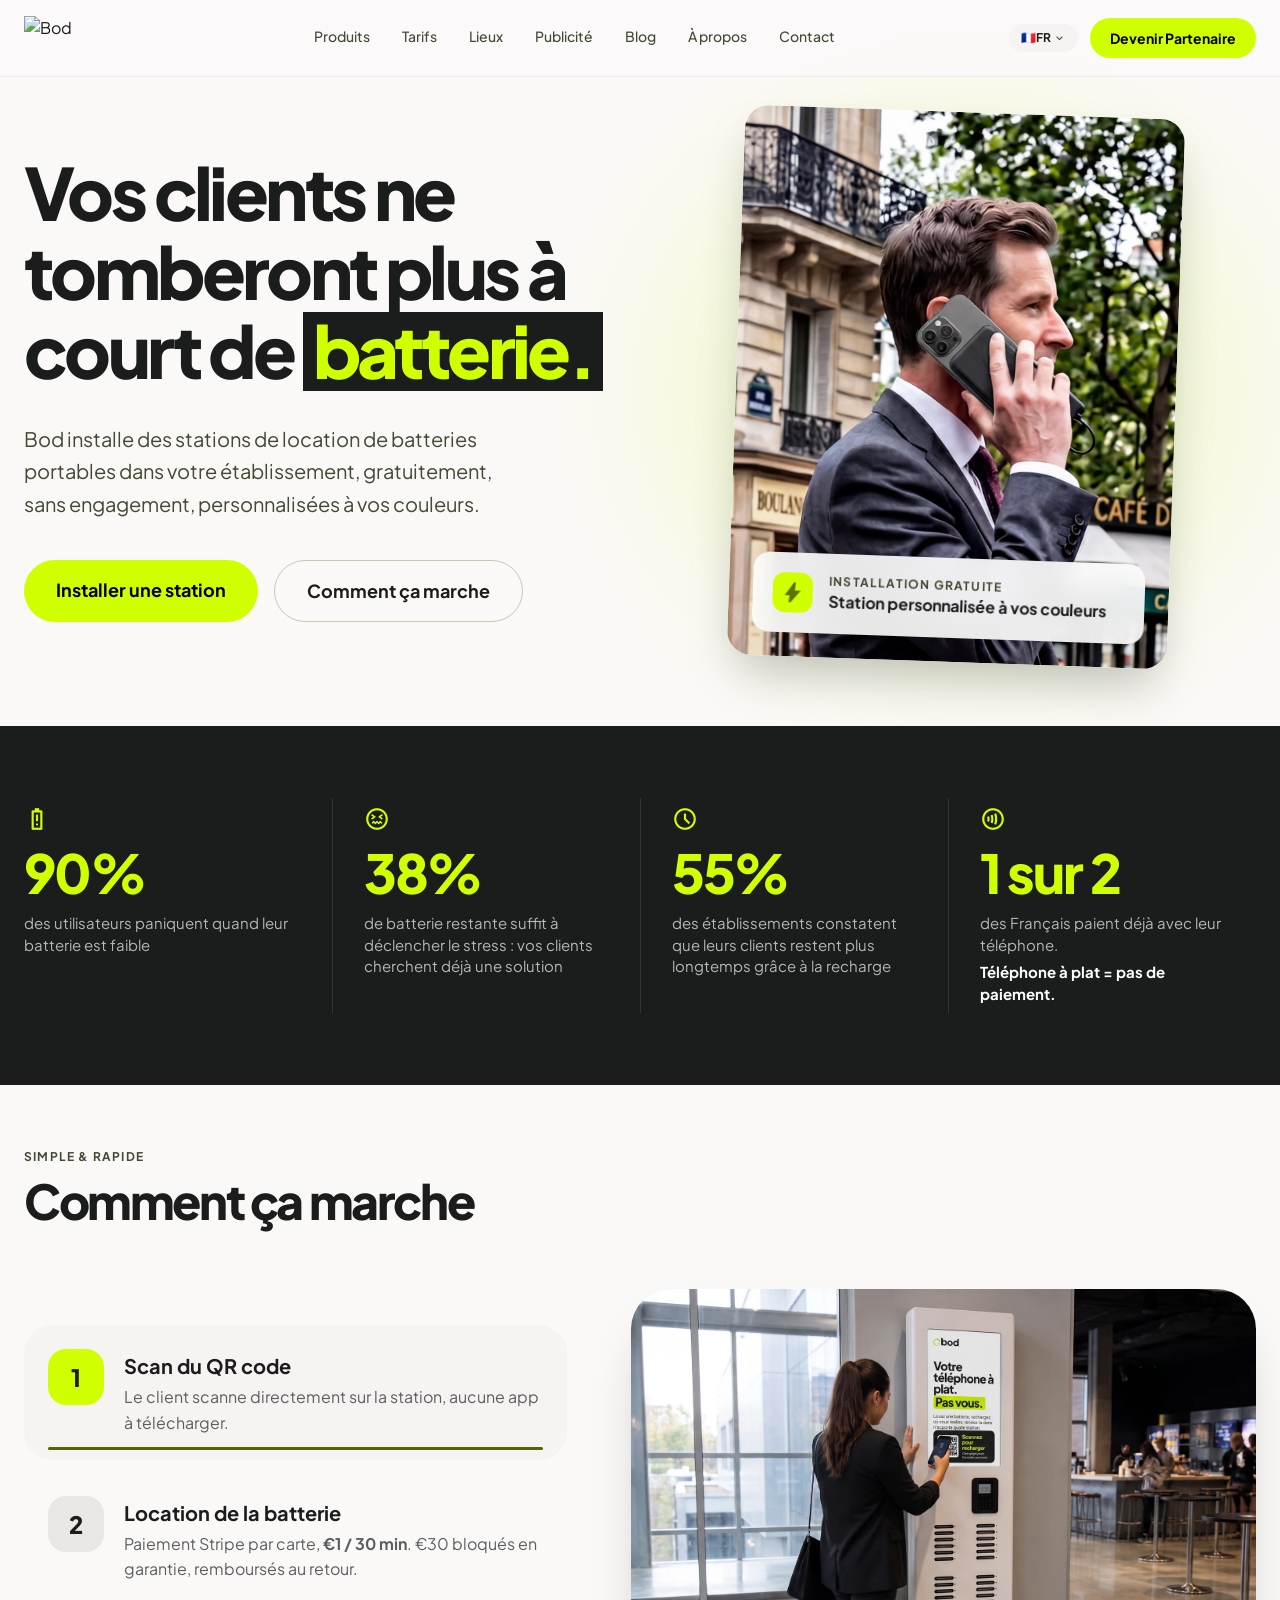
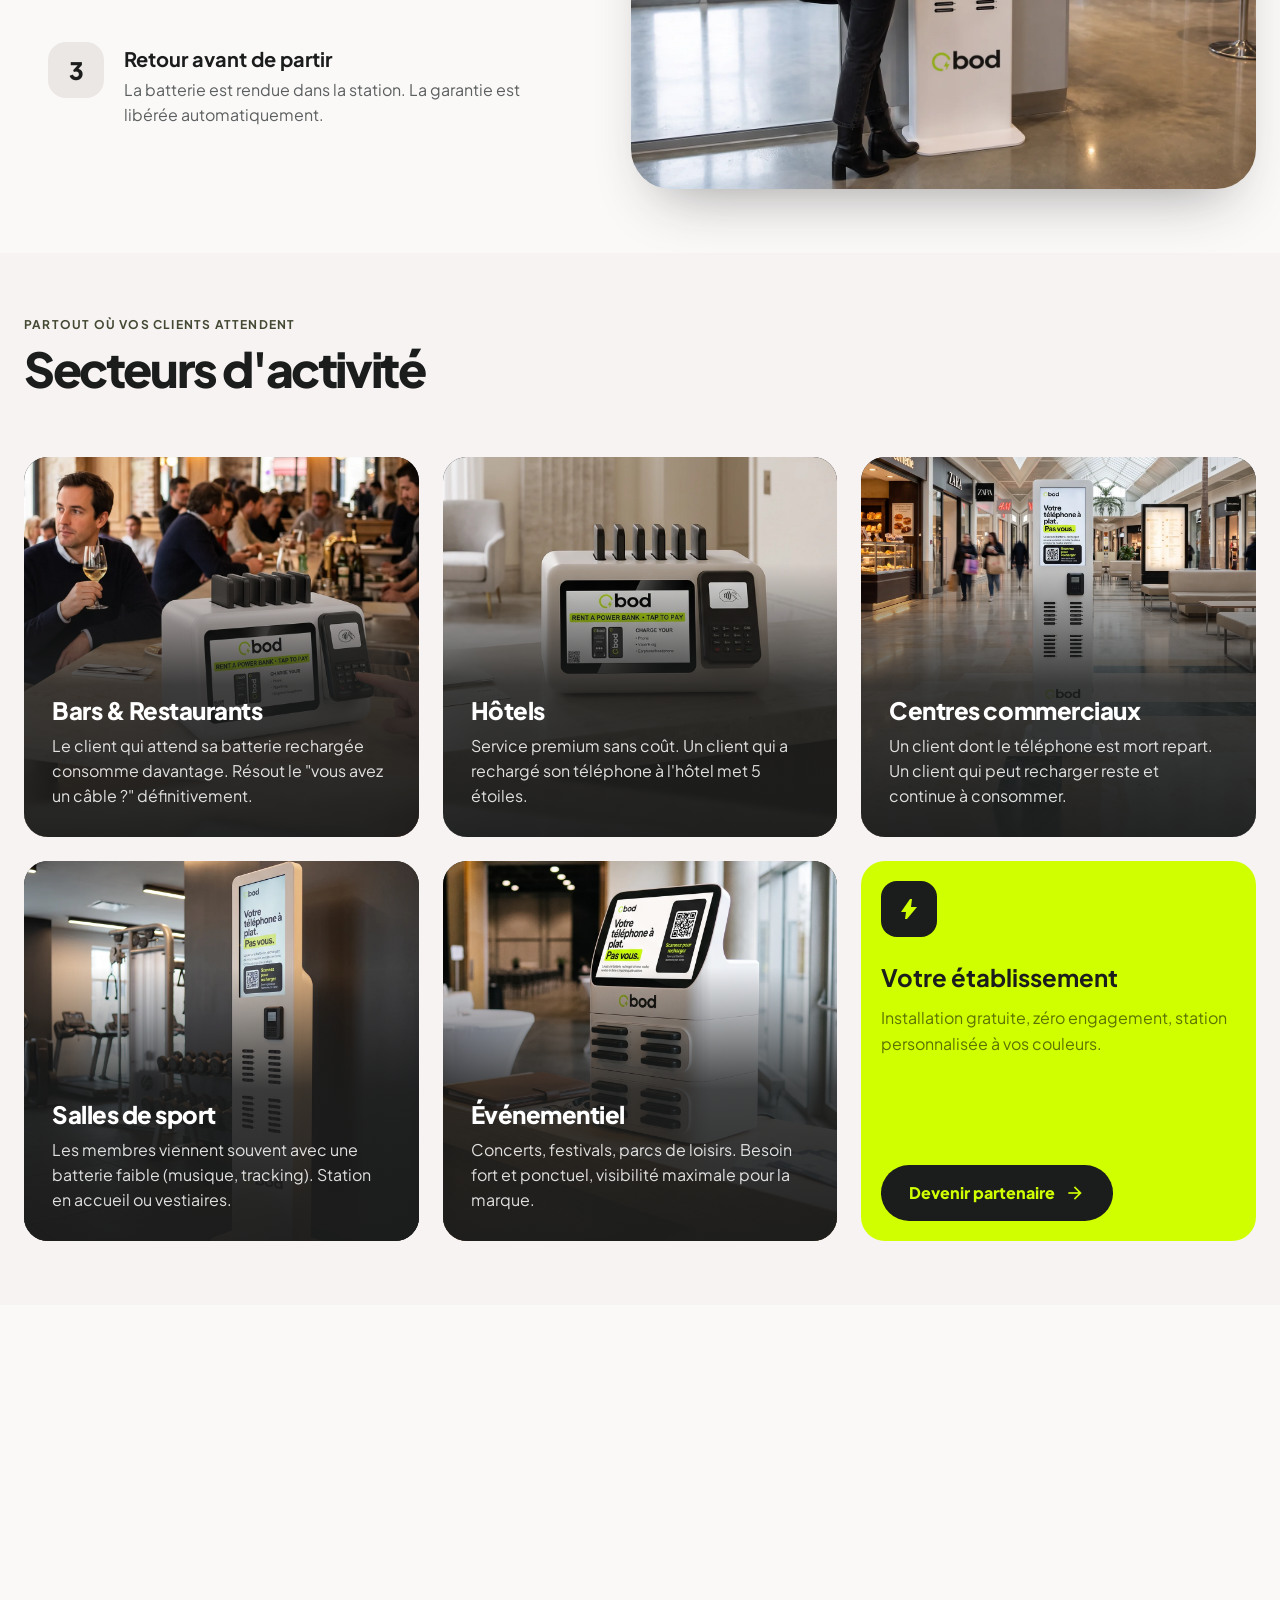
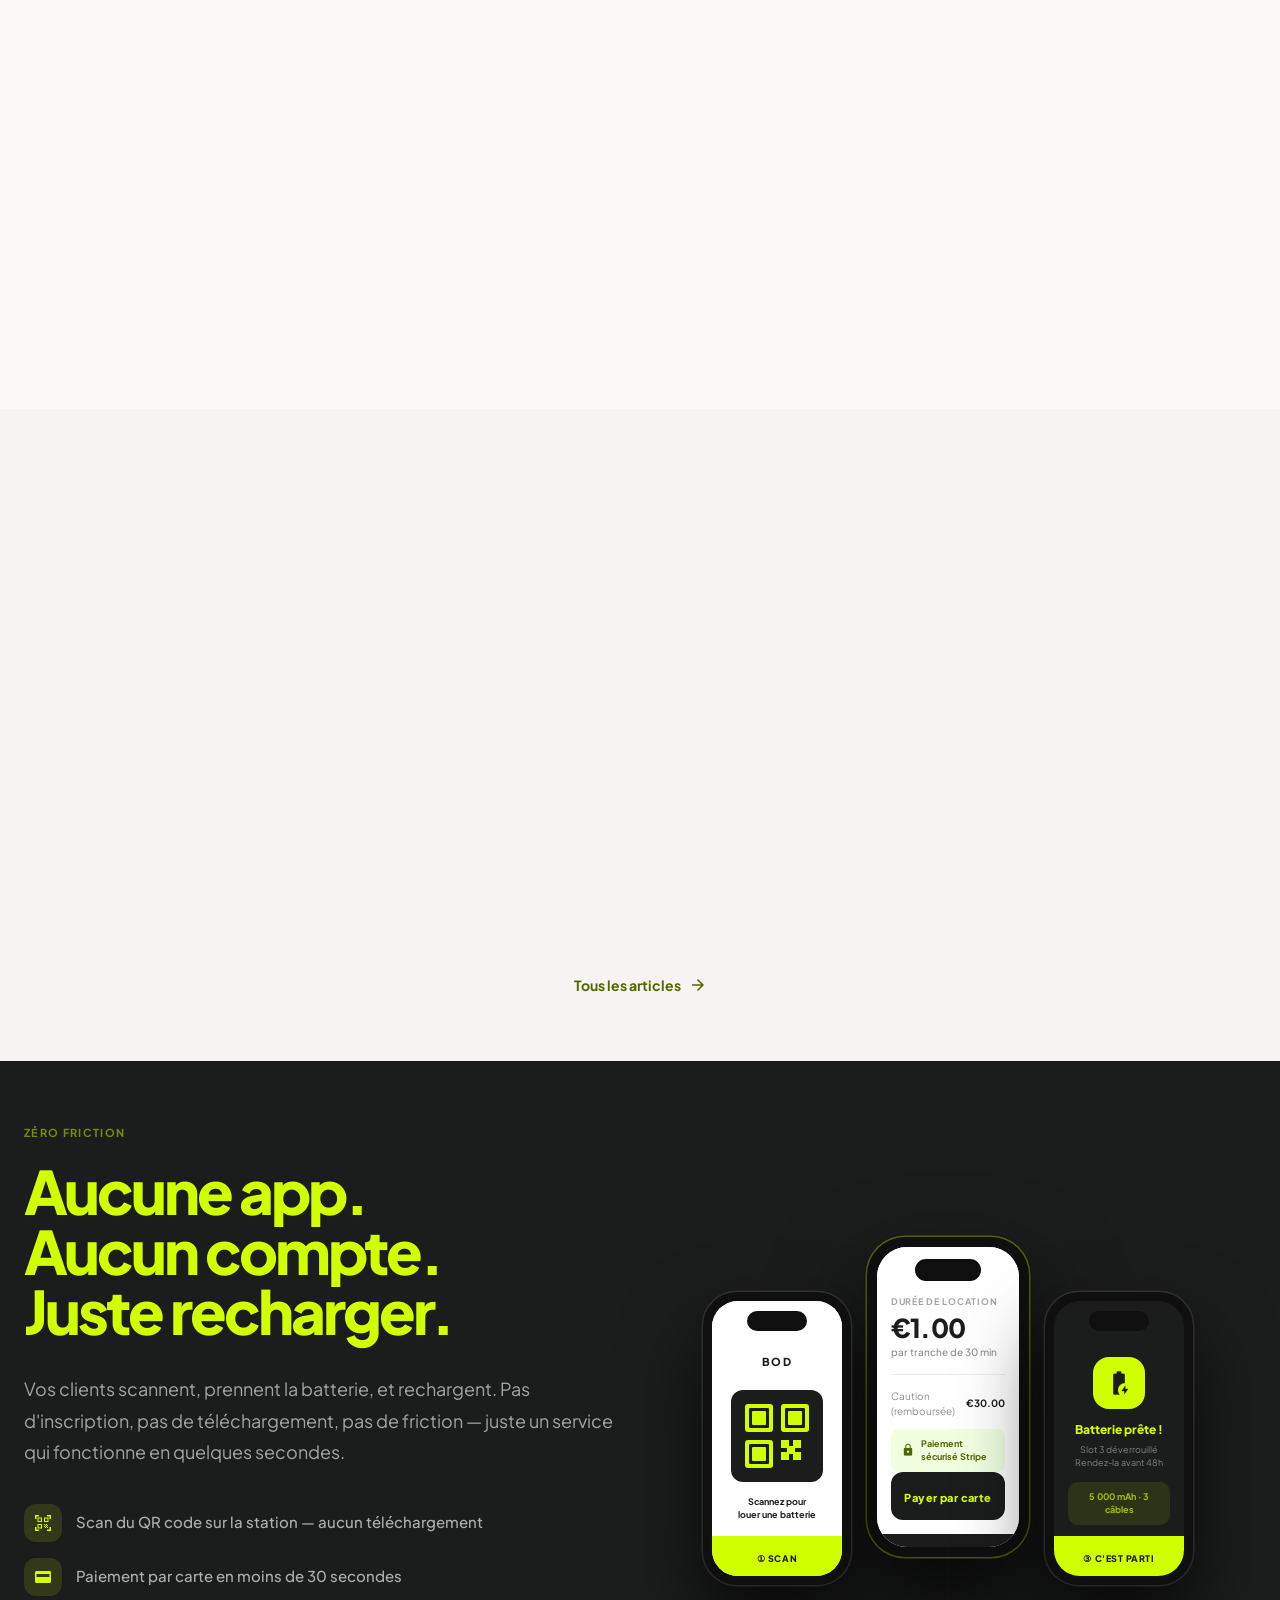
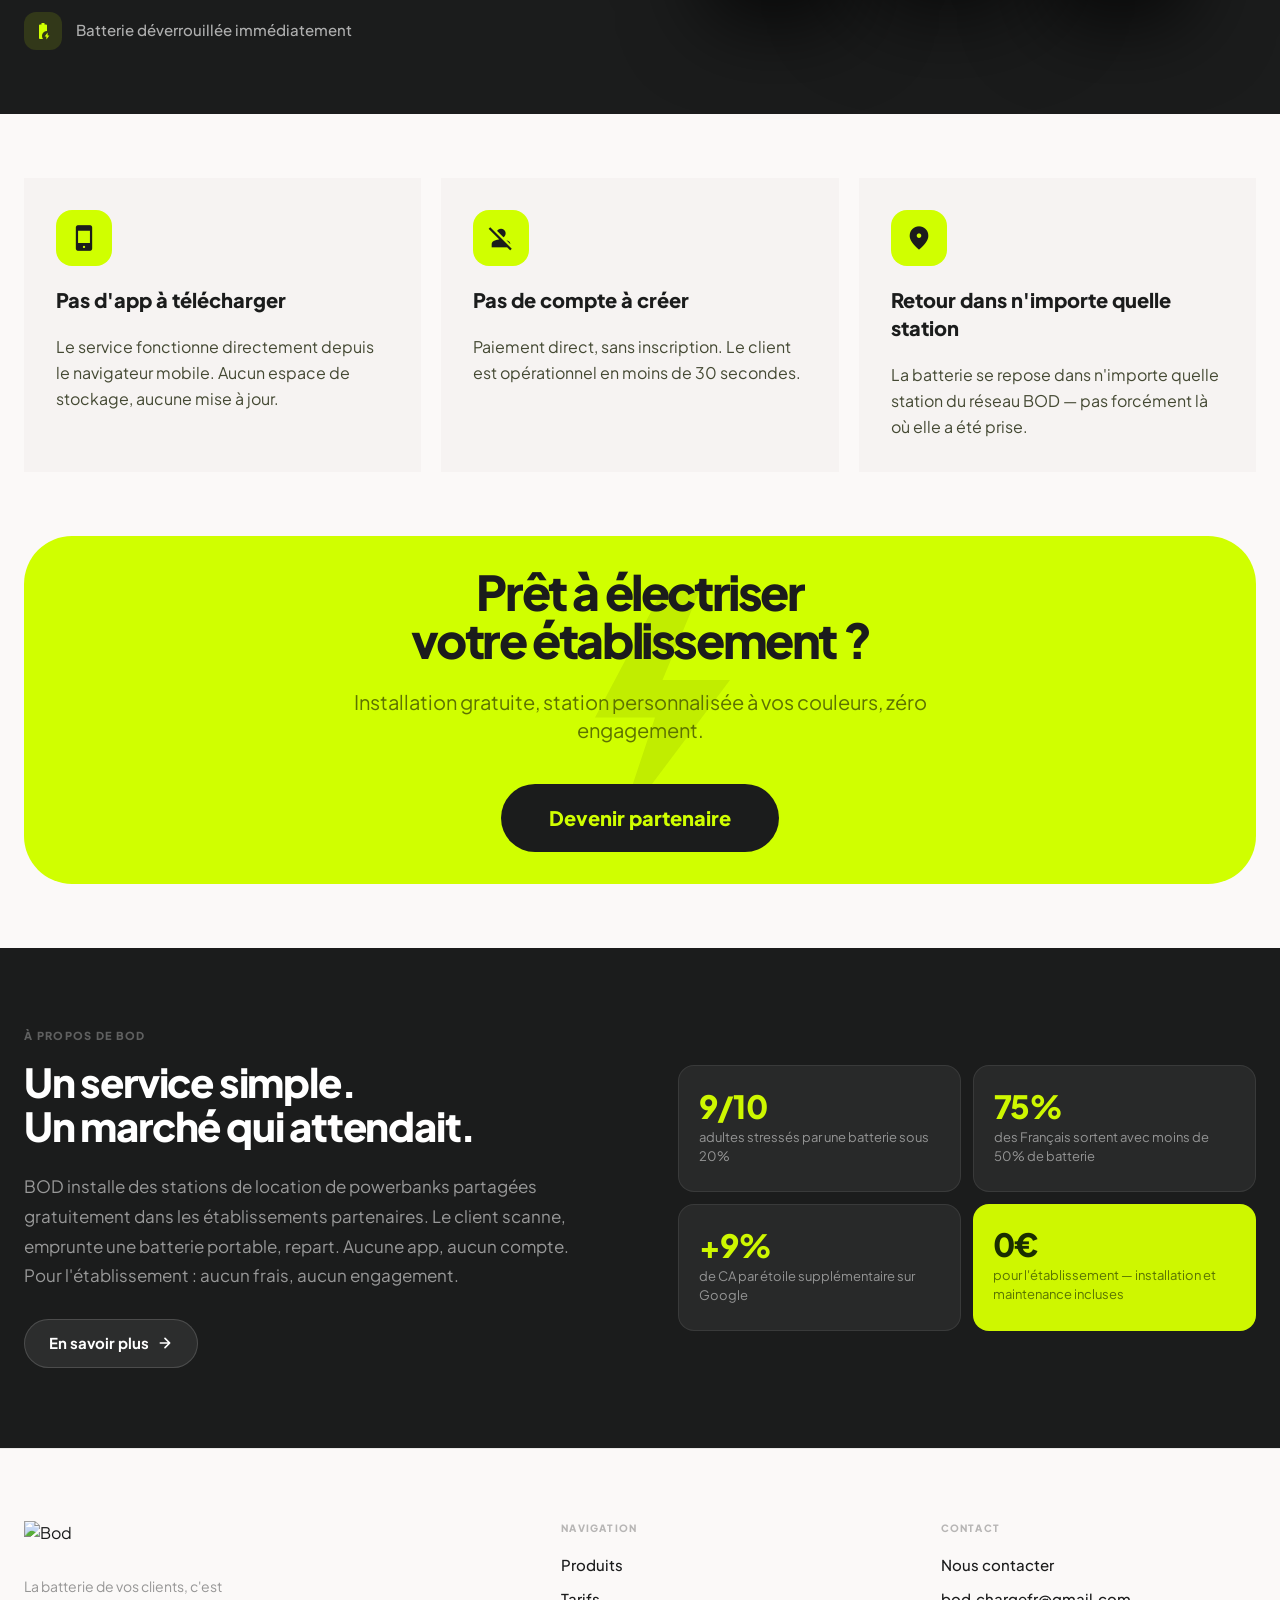
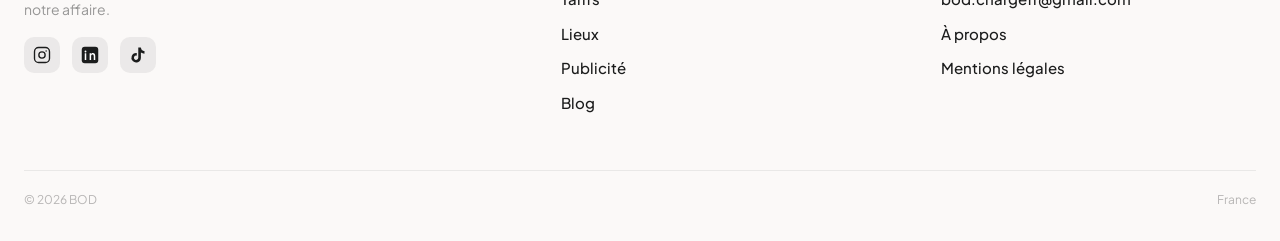
==== index.html @ 92b6e412 "Devenir partenaire tient sur un écran ; menu des langues sous le bouton (comme Vizion)" ====
<!DOCTYPE html>
<html class="light" lang="fr">
<head>
<meta charset="utf-8"/>
<meta content="width=device-width, initial-scale=1.0" name="viewport"/>
<title>Bod, La recharge mobile pour votre établissement</title>
<meta name="description" content="Bod installe des stations de location de batteries portables dans votre établissement. Gratuit, sans engagement."/>
<link rel="canonical" href="https://bodcharge.com/"/>
<meta name="robots" content="index, follow"/>
<meta name="author" content="Jules Antoine"/>
<meta name="geo.region" content="FR"/>
<meta name="geo.placename" content="France"/>
<link rel="icon" type="image/png" href="images/favicon.png?v=2"/>
<link rel="shortcut icon" href="images/favicon.png?v=2"/>
<!-- Open Graph -->
<meta property="og:type" content="website"/>
<meta property="og:url" content="https://bodcharge.com/"/>
<meta property="og:title" content="Bod, La recharge mobile pour votre établissement"/>
<meta property="og:description" content="Bod installe des stations de location de batteries portables dans votre établissement. Gratuit, sans engagement."/>
<meta property="og:site_name" content="Bod"/>
<meta name="twitter:card" content="summary_large_image"/>
<meta name="twitter:title" content="Bod, La recharge mobile pour votre établissement"/>
<meta name="twitter:description" content="Bod installe des stations de location de batteries portables dans votre établissement. Gratuit, sans engagement."/>
<link rel="preload" href="fonts/plus-jakarta-sans-latin.woff2" as="font" type="font/woff2" crossorigin/>
<link rel="stylesheet" href="styles.css?v=14"/>
<link rel="preconnect" href="https://fonts.googleapis.com">
<link rel="preconnect" href="https://fonts.gstatic.com" crossorigin>
<link href="https://fonts.googleapis.com/css2?family=Material+Symbols+Outlined:wght,FILL@100..700,0..1&display=block" rel="stylesheet"/>
<script src="lang.js?v=4" defer></script>
<script src="anim.js?v=5" defer></script>
<style>
  .material-symbols-outlined { font-variation-settings: 'FILL' 0, 'wght' 400, 'GRAD' 0, 'opsz' 24; }
  body { font-family: 'Plus Jakarta Sans', sans-serif; background-color: #fbf9f8; }
  .glass-nav { backdrop-filter: blur(20px); -webkit-backdrop-filter: blur(20px); }

  /* Animations */
  @keyframes fadeUp {
    from { opacity: 0; transform: translateY(24px); }
    to { opacity: 1; transform: translateY(0); }
  }
  @keyframes fadeIn {
    from { opacity: 0; }
    to { opacity: 1; }
  }
  @keyframes pulse-lime {
    0%, 100% { box-shadow: 0 0 0 0 rgba(208, 255, 0, 0.4); }
    50% { box-shadow: 0 0 0 12px rgba(208, 255, 0, 0); }
  }
  .animate-fade-up { animation: fadeUp 0.7s ease forwards; }
  .animate-fade-up-delay-1 { animation: fadeUp 0.7s ease 0.1s forwards; opacity: 0; }
  .animate-fade-up-delay-2 { animation: fadeUp 0.7s ease 0.2s forwards; opacity: 0; }
  .animate-fade-up-delay-3 { animation: fadeUp 0.7s ease 0.35s forwards; opacity: 0; }
  .animate-fade-up-delay-4 { animation: fadeUp 0.7s ease 0.5s forwards; opacity: 0; }
  .animate-fade-in { animation: fadeIn 1s ease 0.1s forwards; opacity: 0; }
  .pulse-lime { animation: pulse-lime 2s infinite; }

  /* Scroll reveal */
  .reveal { opacity: 0; transform: translateY(32px); transition: opacity 0.7s ease, transform 0.7s ease; }
  .reveal.visible { opacity: 1; transform: translateY(0); }
  .reveal-delay-1 { transition-delay: 0.1s; }
  .reveal-delay-2 { transition-delay: 0.2s; }
  .reveal-delay-3 { transition-delay: 0.3s; }

  /* Hover card lift */
  .card-lift { transition: transform 0.3s ease, box-shadow 0.3s ease; }
  .card-lift:hover { transform: translateY(-4px); box-shadow: 0 20px 40px rgba(0,0,0,0.08); }

  /* Active nav */
  .nav-active { color: #526600; border-bottom: 2px solid #D0FF00; padding-bottom: 2px; }

  /* Force hamburger/CTA visibility rules (override compiled Tailwind if needed) */
  @media (min-width: 768px) {
    #menu-toggle { display: none !important; }
    #mobile-menu { display: none !important; }
    .nav-desktop-cta { display: inline-flex !important; }
    .hero-btns-mobile { display: none !important; }
  }
  @media (max-width: 767px) {
    .nav-desktop-cta { display: none !important; }
    #menu-toggle { display: flex !important; }
    .hero-btns-desktop { display: none !important; }
  }
  #mobile-menu { border-radius: 0 0 20px 20px; }

  /* Mobile steps slider */
  @media (max-width: 767px) {
    #steps-track {
      display: flex !important;
      overflow-x: scroll;
      scroll-snap-type: x mandatory;
      -webkit-overflow-scrolling: touch;
      scrollbar-width: none;
      -ms-overflow-style: none;
      gap: 16px;
      margin: 0 -24px;
      padding: 0 24px 4px;
    }
    #steps-track::-webkit-scrollbar { display: none; }
    #steps-track > div {
      flex: 0 0 calc(100vw - 72px);
      scroll-snap-align: start;
      min-width: 0;
    }
  }
  /* Secteurs d'activité : une carte photo par secteur, texte en bas sur un dégradé sombre */
  .sect { position: relative; display: flex; flex-direction: column; justify-content: flex-end; min-height: 380px; border-radius: 1.5rem; overflow: hidden; background: #1b1c1c; color: #fff; isolation: isolate; }
  .sect img { position: absolute; inset: 0; z-index: -2; width: 100%; height: 100%; object-fit: cover; transition: transform .9s cubic-bezier(.16, 1, .3, 1); }
  .sect:hover img { transform: scale(1.05); }
  .sect::after { content: ""; position: absolute; inset: 0; z-index: -1; background: linear-gradient(180deg, rgba(27, 28, 28, 0) 28%, rgba(27, 28, 28, .82) 60%, rgba(27, 28, 28, .96) 100%); }
  .sect-txt { padding: 28px; }
  .sect h3 { font-size: 1.5rem; font-weight: 800; line-height: 1.15; letter-spacing: -.02em; color: #fff; }
  .sect p { margin-top: 10px; line-height: 1.55; color: rgba(255, 255, 255, .86); }
  /* secteurs sans photo de mise en situation pour l'instant : le produit détouré sur fond sombre */
  .sect--product img { inset: 24px auto auto 50%; width: auto; height: 54%; max-width: calc(100% - 48px); object-fit: contain; translate: -50% 0; border-radius: 18px; background: #fff; }
  .sect--product:hover img { transform: translateY(-6px); }
  .sect--product img { z-index: -1; }
  .sect--product::after { z-index: -2; background: radial-gradient(60% 45% at 50% 28%, rgba(208, 255, 0, .16), rgba(27, 28, 28, 0)); }
  @media (max-width: 767px) { .sect { min-height: 300px; } .sect-txt { padding: 22px; } .sect h3 { font-size: 1.25rem; } }
  /* Carte lime « Votre établissement » : vrai bouton sombre */
  .sect-btn { align-self: flex-start; margin-top: 32px; display: inline-flex; align-items: center; gap: 10px; padding: 16px 28px; border-radius: 100px; background: #1b1c1c; color: #D0FF00; font-weight: 800; text-decoration: none; }
  .sect-btn .material-symbols-outlined { font-size: 20px; transition: transform .25s cubic-bezier(.16, 1, .3, 1); }
  .sect-btn:hover .material-symbols-outlined { transform: translateX(4px); }
  /* Comment ça marche : 3 étapes à gauche, une grande image à droite qui change avec l'étape */
  .how { display: grid; grid-template-columns: minmax(0, 1fr) minmax(0, 1.15fr); gap: clamp(24px, 5vw, 72px); align-items: center; }
  .how-steps { display: grid; gap: 12px; }
  .how-step { position: relative; display: grid; grid-template-columns: 56px 1fr; gap: 20px; align-items: start; width: 100%; padding: 24px; border: 0; border-radius: 28px; background: transparent; text-align: left; font: inherit; color: inherit; cursor: pointer; overflow: hidden; transition: background .3s ease; }
  .how-step:hover { background: #f6f3f2; }
  .how-step.is-on { background: #f6f3f2; }
  .how-num { display: grid; place-items: center; width: 56px; height: 56px; border-radius: 18px; background: #ebe7e5; color: #1b1c1c; font-weight: 900; font-size: 1.5rem; transition: background .3s ease; }
  .how-step.is-on .how-num { background: #D0FF00; }
  .how-txt { display: grid; gap: 6px; padding-top: 4px; }
  .how-title { font-weight: 700; font-size: 1.25rem; line-height: 1.25; color: #1b1c1c; }
  .how-desc { line-height: 1.6; color: #5c5f5f; }
  .how-bar { position: absolute; left: 24px; right: 24px; bottom: 10px; height: 3px; border-radius: 3px; background: #526600; transform: scaleX(0); transform-origin: left; }
  .how.is-auto .how-step.is-on .how-bar { animation: howBar 5s linear forwards; }
  @keyframes howBar { to { transform: scaleX(1); } }
  .how-frame { position: relative; aspect-ratio: 5 / 4; border-radius: 40px; overflow: hidden; background: #f6f3f2; box-shadow: 0 30px 60px -30px rgba(27, 28, 28, .45); }
  .how-frame img { position: absolute; inset: 0; width: 100%; height: 100%; object-fit: cover; opacity: 0; transform: scale(1.04); transition: opacity .6s ease, transform 1.2s cubic-bezier(.16, 1, .3, 1); }
  .how-frame img.is-on { opacity: 1; transform: none; }
  @media (max-width: 767px) {
    .how { grid-template-columns: 1fr; }
    .how-frame { order: -1; border-radius: 28px; }
    .how-step { padding: 18px; grid-template-columns: 48px 1fr; gap: 16px; }
    .how-num { width: 48px; height: 48px; border-radius: 16px; font-size: 1.25rem; }
    .how-bar { left: 18px; right: 18px; }
  }
  @media (prefers-reduced-motion: reduce) { .how-frame img { transition: none; } .how.is-auto .how-step.is-on .how-bar { animation: none; } }
  /* Dots */
  .step-dot { width: 8px; height: 8px; border-radius: 4px; background: rgba(0,0,0,0.15); transition: all 0.3s ease; }
  .step-dot.active { width: 20px; background: #526600; }
  /* Téléphone : cartes secteurs et articles en rangée à faire glisser, blocs qui dépassaient remis dans l'écran */
  @media (max-width: 767px) {
    .m-row { display: flex !important; gap: 12px !important; overflow-x: auto; scroll-snap-type: x mandatory; -webkit-overflow-scrolling: touch; scrollbar-width: none; margin: 0 -24px; padding: 4px 24px 12px; scroll-padding: 0 24px; }
    .m-row::-webkit-scrollbar { display: none; }
    .m-row > * { flex: 0 0 82%; scroll-snap-align: start; }
    .m-row > .reveal { opacity: 1 !important; transform: none !important; }
    .m-row .sect { min-height: 340px; }
    .m-phones { zoom: .66; }
    .m-stack { grid-template-columns: 1fr !important; }
  }
  /* Téléphone : la photo du haut de page prend tout l'écran, le titre, le texte et les boutons sont posés dessus */
  @media (max-width: 767px) {
    .hero { display: flex !important; flex-direction: column; justify-content: flex-end; min-height: 100vh; min-height: 100svh; max-width: none; padding: 96px 24px 32px !important; isolation: isolate; }
    .hero-media { position: absolute !important; inset: 0; z-index: -1; }
    .hero-media::after { content: ""; position: absolute; inset: 0; background: linear-gradient(180deg, rgba(27, 28, 28, .28) 0%, rgba(27, 28, 28, .05) 26%, rgba(27, 28, 28, .62) 55%, rgba(27, 28, 28, .93) 100%); }
    .hero-glow, .hero-badge { display: none !important; }
    .hero-img-wrap { max-width: none !important; max-height: none !important; width: 100%; height: 100%; aspect-ratio: auto !important; border-radius: 0 !important; box-shadow: none !important; transform: none !important; }
    .hero-img-wrap img { object-position: 58% 18%; }
    .hero .bod-title { color: #fff; margin-bottom: 16px; }
    .hero .bod-hl { background: #D0FF00; color: #1b1c1c; }
    .hero p { color: rgba(255, 255, 255, .88) !important; font-size: 1.0625rem !important; line-height: 1.5 !important; margin-bottom: 24px !important; }
    .hero .hero-btns-mobile a + a { border-color: rgba(255, 255, 255, .55) !important; color: #fff !important; }
  }
  /* Téléphone : « Comment ça marche » compact. Trois pastilles 1-2-3 sous la photo, on n'affiche que le texte de l'étape en cours. */
  @media (max-width: 767px) {
    .how { gap: 14px; }
    .how-steps { position: relative; grid-template-columns: repeat(3, 1fr); gap: 8px; padding-bottom: 104px; }
    .how-step { position: static; display: block; padding: 0; border-radius: 14px; background: none !important; overflow: visible; }
    .how-num { width: 100%; height: 46px; border-radius: 14px; font-size: 1.125rem; }
    .how-txt { display: none; position: absolute; left: 2px; right: 2px; top: 64px; gap: 4px; padding: 0; }
    .how-step.is-on .how-txt { display: grid; }
    .how-title { font-size: 1.125rem; }
    .how-desc { font-size: .9375rem; line-height: 1.5; }
    .how-bar { display: none; }
  }

  /* Bandeau des chiffres (14/10/2026) */
  .stats-band{padding:clamp(40px,6vw,72px) 0}
  .stats-grid{max-width:80rem;margin:0 auto;padding:0 24px;display:grid;grid-template-columns:repeat(4,1fr)}
  .stat{padding:8px clamp(18px,2.4vw,36px);border-left:1px solid rgba(255,255,255,.1);display:flex;flex-direction:column}
  .stat:first-child{border-left:0;padding-left:0}
  .stat-ic{font-size:26px;color:#D0FF00;margin-bottom:14px}
  .stat-num{font-size:clamp(2.75rem,4.2vw,3.75rem);font-weight:900;letter-spacing:-.04em;line-height:1;color:#D0FF00;margin-bottom:12px;white-space:nowrap}
  .stat-txt{font-size:.9375rem;line-height:1.45;color:rgba(255,255,255,.68);margin:0}
  .stat-txt strong{display:block;margin-top:6px;color:#fff;font-weight:700}
  .stat-src{font-size:.75rem;color:rgba(255,255,255,.32);text-decoration:underline;text-underline-offset:2px;transition:color .2s}
  .stat-src:hover{color:rgba(255,255,255,.65)}
  @media (max-width:1023px){.stats-grid{grid-template-columns:repeat(2,1fr);row-gap:40px}.stat:nth-child(3){border-left:0;padding-left:0}}
  @media (max-width:639px){.stats-grid{grid-template-columns:1fr;row-gap:0}.stat,.stat:nth-child(3){border-left:0;padding:26px 0;border-top:1px solid rgba(255,255,255,.1)}.stat:first-child{border-top:0;padding-top:0}.stat:last-child{padding-bottom:0}}
</style>
<script type="application/ld+json">
{
  "@context": "https://schema.org",
  "@type": "LocalBusiness",
  "name": "Bod",
  "description": "Réseau de stations de location de batteries portables pour établissements professionnels. Installation gratuite, zéro engagement.",
  "url": "https://bodcharge.com",
  "email": "bod.chargefr@gmail.com",
  "areaServed": { "@type": "Country", "name": "France" },
  "founder": { "@type": "Person", "name": "Jules Antoine" },
  "address": {
    "@type": "PostalAddress",
    "addressCountry": "FR"
  },
  "priceRange": "€",
  "knowsAbout": ["location powerbank", "recharge mobile", "station de recharge", "batteries portables"],
  "sameAs": [
    "https://www.linkedin.com/company/113140043",
    "https://www.instagram.com/bod.charge"
  ]
}
</script>
<script type="application/ld+json">
{
  "@context": "https://schema.org",
  "@type": "FAQPage",
  "mainEntity": [
    {
      "@type": "Question",
      "name": "Comment fonctionne la location de batterie Bod ?",
      "acceptedAnswer": {
        "@type": "Answer",
        "text": "Le client scanne le QR code sur la station, paie par carte bancaire (€1 / 30 minutes), et repart avec une batterie portable. €30 sont pré-autorisés en garantie et remboursés automatiquement au retour de la batterie."
      }
    },
    {
      "@type": "Question",
      "name": "Combien coûte l'installation d'une station Bod pour mon établissement ?",
      "acceptedAnswer": {
        "@type": "Answer",
        "text": "L'installation est entièrement gratuite pour l'établissement. Bod installe, configure et maintient la station. Seule l'électricité est à votre charge (environ €5 par mois)."
      }
    },
    {
      "@type": "Question",
      "name": "Y a-t-il un engagement ou un contrat à durée déterminée ?",
      "acceptedAnswer": {
        "@type": "Answer",
        "text": "Aucun engagement. La convention est à durée indéterminée et peut être résiliée à tout moment par simple email. Bod récupère le matériel dans les 14 jours suivant la demande."
      }
    },
    {
      "@type": "Question",
      "name": "Qui s'occupe de la maintenance de la station ?",
      "acceptedAnswer": {
        "@type": "Answer",
        "text": "Bod prend en charge toute la maintenance. En cas de panne signalée, une intervention est garantie sous 72 heures ouvrées. L'établissement n'a rien à gérer."
      }
    },
    {
      "@type": "Question",
      "name": "Qu'est-ce que l'Offre Fondateurs Bod ?",
      "acceptedAnswer": {
        "@type": "Answer",
        "text": "Les 10 premiers établissements partenaires bénéficient d'une station personnalisée aux couleurs de leur établissement (wrap vinyle). Cette offre est limitée et réservée aux partenaires fondateurs."
      }
    }
  ]
}
</script>
  <meta property="og:image" content="https://bodcharge.com/images/og-bod.jpg">
  <meta property="og:image:width" content="1200">
  <meta property="og:image:height" content="630">
  <meta property="og:locale" content="fr_FR">
  <!-- Statistiques de visite Vercel (18/10/2026) : sans cookies -->
  <script>window.va = window.va || function () { (window.vaq = window.vaq || []).push(arguments); };</script>
  <script defer src="/_vercel/insights/script.js"></script>
</head>
<body class="bg-surface text-on-surface selection:bg-primary-container">

<!-- NAV -->
<header class="fixed top-0 w-full z-50 glass-nav bg-[#fbf9f8]/85 border-b border-black/5">
  <div class="max-w-7xl mx-auto px-6 py-4 flex justify-between items-center">
    <!-- Logo -->
    <a href="index.html" class="flex items-center">
      <img src="images/logo-bod.png" alt="Bod" style="height:44px;width:auto;" width="1778" height="678"/>
    </a>
    <!-- Nav links -->
    <nav class="hidden md:flex items-center gap-8 font-medium text-sm text-on-surface-variant">
      <a href="produits.html" class="hover:text-on-surface transition-colors" data-i18n="nav.products">Produits</a>
      <a href="tarifs.html" class="hover:text-on-surface transition-colors">Tarifs</a>
      <a href="lieux.html" class="hover:text-on-surface transition-colors">Lieux</a>
      <a href="publicite.html" class="hover:text-on-surface transition-colors" data-i18n="nav.pub">Publicité</a>
      <a href="blog.html" class="hover:text-on-surface transition-colors" data-i18n="nav.blog">Blog</a>
      <a href="a-propos.html" class="hover:text-on-surface transition-colors">À propos</a>
      <a href="contact.html" class="hover:text-on-surface transition-colors">Contact</a>
    </nav>
    <div class="flex items-center gap-3">
      <!-- Language button -->
      <button id="lang-btn" class="flex items-center gap-1 px-3 py-1.5 rounded-full bg-surface-container-low text-xs font-bold text-on-surface hover:bg-surface-container transition-colors">
        <span id="lang-flag">🇫🇷</span><span id="lang-label" class="ml-1">FR</span>
        <span class="material-symbols-outlined text-on-surface-variant" style="font-size:13px;line-height:1;margin-left:2px;">expand_more</span>
      </button>
      <!-- CTA desktop -->
      <a href="partenaire.html" data-i18n="nav.cta" class="nav-desktop-cta hidden md:inline-flex bg-primary-container text-on-primary-container px-5 py-2.5 rounded-full font-bold text-sm hover:opacity-90 active:scale-95 transition-all pulse-lime">
        Devenir Partenaire
      </a>
      <!-- Hamburger mobile -->
      <button id="menu-toggle" class="md:hidden p-2 rounded-xl hover:bg-surface-container-low transition-colors" aria-label="Menu">
        <span class="material-symbols-outlined text-on-surface" id="menu-icon">menu</span>
      </button>
    </div>
  </div>
</header>

<!-- Mobile menu -->
<div id="mobile-menu" class="hidden fixed top-[73px] left-0 right-0 md:hidden" style="background:#fbf9f8;box-shadow:0 12px 40px rgba(0,0,0,0.12);z-index:200;border-radius:0 0 20px 20px;border-bottom:1px solid rgba(0,0,0,0.06);">
  <div style="padding:8px 16px 20px;">
    <a href="produits.html" style="display:flex;align-items:center;padding:14px 12px;font-size:16px;font-weight:600;color:#3a3a3a;border-radius:12px;text-decoration:none;margin-bottom:2px;" data-i18n="nav.products">Produits</a>
    <a href="tarifs.html" style="display:flex;align-items:center;padding:14px 12px;font-size:16px;font-weight:600;color:#3a3a3a;border-radius:12px;text-decoration:none;margin-bottom:2px;" data-i18n="nav.tarifs">Tarifs</a>
    <a href="lieux.html" style="display:flex;align-items:center;padding:14px 12px;font-size:16px;font-weight:600;color:#3a3a3a;border-radius:12px;text-decoration:none;margin-bottom:2px;" data-i18n="nav.lieux">Lieux</a>
    <a href="publicite.html" style="display:flex;align-items:center;padding:14px 12px;font-size:16px;font-weight:600;color:#3a3a3a;border-radius:12px;text-decoration:none;margin-bottom:2px;" data-i18n="nav.pub">Publicité</a>
    <a href="blog.html" style="display:flex;align-items:center;padding:14px 12px;font-size:16px;font-weight:600;color:#3a3a3a;border-radius:12px;text-decoration:none;margin-bottom:2px;" data-i18n="nav.blog">Blog</a>
    <a href="a-propos.html" style="display:flex;align-items:center;padding:14px 12px;font-size:16px;font-weight:600;color:#3a3a3a;border-radius:12px;text-decoration:none;margin-bottom:2px;">À propos</a>
    <a href="contact.html" style="display:flex;align-items:center;padding:14px 12px;font-size:16px;font-weight:600;color:#3a3a3a;border-radius:12px;text-decoration:none;margin-bottom:12px;" data-i18n="nav.contact">Contact</a>
    <a href="partenaire.html" style="display:flex;align-items:center;justify-content:center;padding:15px;background:#cef700;color:#000;border-radius:100px;font-size:15px;font-weight:700;text-decoration:none;">Devenir Partenaire</a>
  </div>
</div>

<main>

  <!-- HERO -->
  <section class="hero relative max-w-7xl mx-auto px-6 pb-16 md:pb-32 grid grid-cols-1 lg:grid-cols-2 gap-8 lg:gap-16 items-center overflow-hidden" style="padding-top:clamp(100px, 22vw, 112px);">
    <div class="z-10">
      <h1 class="bod-title animate-fade-up-delay-1 mb-8" data-i18n="hero.h1">Vos clients ne tomberont plus à court de <span class="bod-hl">batterie.</span></h1>
      <p class="animate-fade-up-delay-2 text-xl text-on-surface-variant leading-relaxed max-w-lg mb-10" data-i18n="hero.p">
        Bod installe des stations de location de batteries portables dans votre établissement, gratuitement, sans engagement, personnalisées à vos couleurs.
      </p>
      <!-- Desktop buttons (original) -->
      <div class="hero-btns-desktop animate-fade-up-delay-3 hidden md:flex flex-wrap gap-4">
        <a href="partenaire.html" class="bg-primary-container text-on-primary-container px-8 py-4 rounded-full font-bold text-lg hover:scale-105 hover:shadow-lg hover:shadow-primary-container/40 transition-all active:scale-95" data-i18n="hero.cta1">
          Installer une station
        </a>
        <a href="#comment-ca-marche" class="border border-outline-variant text-on-surface px-8 py-4 rounded-full font-bold text-lg hover:scale-105 hover:bg-surface-container-low transition-all" data-i18n="hero.cta2">
          Comment ça marche
        </a>
      </div>
      <!-- Mobile buttons (full width, stacked) -->
      <div class="hero-btns-mobile animate-fade-up-delay-3 md:hidden flex flex-col gap-3">
        <a href="partenaire.html" style="display:flex;align-items:center;justify-content:center;padding:16px 24px;background:#cef700;color:#000;border-radius:100px;font-size:16px;font-weight:700;text-decoration:none;" data-i18n="hero.cta1">
          Installer une station
        </a>
        <a href="#comment-ca-marche" style="display:flex;align-items:center;justify-content:center;padding:16px 24px;border:1.5px solid rgba(0,0,0,0.15);border-radius:100px;font-size:16px;font-weight:700;color:#1a1a1a;text-decoration:none;background:transparent;" data-i18n="hero.cta2">
          Comment ça marche
        </a>
      </div>
    </div>
    <div class="hero-media animate-fade-in relative flex justify-center items-center">
      <div class="hero-glow absolute inset-0 bg-primary-container/15 rounded-full blur-[80px]"></div>
      <div class="hero-img-wrap relative w-full max-w-[440px] aspect-[4/5] max-h-72 sm:max-h-none rounded-3xl overflow-hidden shadow-2xl rotate-2">
        <img src="images/hero-homme-telephone.webp?v=3" alt="Un homme en costume téléphone dans la rue, une batterie externe BOD fixée à son téléphone" width="1200" height="1500" fetchpriority="high" class="w-full h-full object-cover"/>
        <div class="hero-badge absolute bottom-6 left-6 right-6 bg-white/90 backdrop-blur-md rounded-2xl p-5 flex items-center gap-4">
          <div class="w-10 h-10 bg-primary-container rounded-xl flex items-center justify-center shrink-0">
            <span class="material-symbols-outlined text-on-primary-container text-xl" style="font-variation-settings: 'FILL' 1;">bolt</span>
          </div>
          <div>
            <div class="text-xs font-bold uppercase tracking-widest text-on-surface-variant" data-i18n="hero.badge.label">Installation gratuite</div>
            <div class="font-bold text-on-surface" data-i18n="hero.badge.text">Station personnalisée à vos couleurs</div>
          </div>
        </div>
      </div>
    </div>
  </section>

  <!-- STATS BAND (refait le 14/10/2026 : 4 chiffres, icônes, paiement par téléphone) -->
  <section class="stats-band bg-on-surface">
    <div class="stats-grid">
      <div class="stat reveal">
        <span class="material-symbols-outlined stat-ic" aria-hidden="true">battery_alert</span>
        <div class="stat-num" data-counter data-to="90" data-suffix="%">90%</div>
        <p class="stat-txt">des utilisateurs paniquent quand leur batterie est faible</p>
      </div>
      <div class="stat reveal reveal-delay-1">
        <span class="material-symbols-outlined stat-ic" aria-hidden="true">sentiment_stressed</span>
        <div class="stat-num" data-counter data-to="38" data-suffix="%">38%</div>
        <p class="stat-txt">de batterie restante suffit à déclencher le stress&nbsp;: vos clients cherchent déjà une solution</p>
      </div>
      <div class="stat reveal reveal-delay-2">
        <span class="material-symbols-outlined stat-ic" aria-hidden="true">schedule</span>
        <div class="stat-num" data-counter data-to="55" data-suffix="%">55%</div>
        <p class="stat-txt">des établissements constatent que leurs clients restent plus longtemps grâce à la recharge</p>
      </div>
      <div class="stat reveal reveal-delay-3">
        <span class="material-symbols-outlined stat-ic" aria-hidden="true">contactless</span>
        <div class="stat-num">1 sur 2</div>
        <p class="stat-txt">des Français paient déjà avec leur téléphone. <strong>Téléphone à plat = pas de paiement.</strong></p>
      </div>
    </div>
  </section>

  <!-- COMMENT ÇA MARCHE -->
  <section id="comment-ca-marche" class="py-16 md:py-32 max-w-7xl mx-auto px-6">
    <div class="mb-16 reveal">
      <div class="text-xs font-bold uppercase tracking-widest text-on-surface-variant mb-3">Simple & rapide</div>
      <h2 class="text-3xl md:text-5xl font-black tracking-tighter text-on-surface" data-i18n="how.h2">Comment ça marche</h2>
    </div>
    <div class="how reveal" id="how">
      <div class="how-steps" role="tablist" aria-label="Les trois étapes" aria-orientation="vertical">
        <button type="button" class="how-step is-on" role="tab" id="how-tab-1" aria-controls="how-img-1" aria-selected="true">
          <span class="how-num">1</span>
          <span class="how-txt"><span class="how-title" data-i18n="how.step1.title">Scan du QR code</span><span class="how-desc" data-i18n="how.step1.text">Le client scanne directement sur la station, aucune app à télécharger.</span></span>
          <i class="how-bar" aria-hidden="true"></i>
        </button>
        <button type="button" class="how-step" role="tab" id="how-tab-2" aria-controls="how-img-2" aria-selected="false" tabindex="-1">
          <span class="how-num">2</span>
          <span class="how-txt"><span class="how-title" data-i18n="how.step2.title">Location de la batterie</span><span class="how-desc" data-i18n="how.step2.text">Paiement Stripe par carte, <strong>€1 / 30 min</strong>. €30 bloqués en garantie, remboursés au retour.</span></span>
          <i class="how-bar" aria-hidden="true"></i>
        </button>
        <button type="button" class="how-step" role="tab" id="how-tab-3" aria-controls="how-img-3" aria-selected="false" tabindex="-1">
          <span class="how-num">3</span>
          <span class="how-txt"><span class="how-title" data-i18n="how.step3.title">Retour avant de partir</span><span class="how-desc" data-i18n="how.step3.text">La batterie est rendue dans la station. La garantie est libérée automatiquement.</span></span>
          <i class="how-bar" aria-hidden="true"></i>
        </button>
      </div>
      <div class="how-frame">
        <img id="how-img-1" role="tabpanel" aria-labelledby="how-tab-1" class="is-on" src="images/etape-1-scan-hall.webp?v=8" alt="Une cliente scanne avec son téléphone le QR code affiché sur une borne BOD" width="1200" height="960" loading="lazy"/>
        <img id="how-img-2" role="tabpanel" aria-labelledby="how-tab-2" class="" src="images/etape-2-location.webp?v=3" alt="Un téléphone en charge, branché sur une batterie externe BOD" width="1200" height="960" loading="lazy"/>
        <img id="how-img-3" role="tabpanel" aria-labelledby="how-tab-3" class="" src="images/etape-3-retour-hall.webp?v=8" alt="Deux étudiantes devant une borne BOD dans un hall" width="1200" height="960" loading="lazy"/>
      </div>
    </div>
  </section>

  <!-- SECTEURS -->
  <section class="py-16 md:py-32 bg-surface-container-low">
    <div class="max-w-7xl mx-auto px-6">
      <div class="mb-16 reveal">
        <div class="text-xs font-bold uppercase tracking-widest text-on-surface-variant mb-3">Partout où vos clients attendent</div>
        <h2 class="text-3xl md:text-5xl font-black tracking-tighter text-on-surface" data-i18n="sectors.h2">Secteurs d'activité</h2>
      </div>
      <div class="grid grid-cols-1 md:grid-cols-3 gap-6 m-row">
        <article class="reveal card-lift sect">
          <img src="images/secteur-restaurant-carte.webp" alt="Station BOD sur le comptoir d'un restaurant, un client attablé à côté" style="object-position:50% 0" loading="lazy" width="1200" height="1200"/>
          <div class="sect-txt">
            <h3 data-i18n="sectors.s1.title">Bars & Restaurants</h3>
            <p data-i18n="sectors.s1.text">Le client qui attend sa batterie rechargée consomme davantage. Résout le "vous avez un câble ?" définitivement.</p>
          </div>
        </article>
        <article class="reveal reveal-delay-1 card-lift sect">
          <img src="images/secteur-hotel-carte.webp?v=2" alt="Station BOD sur le comptoir de réception d'un hôtel" style="object-position:50% 0" loading="lazy" width="1200" height="1200"/>
          <div class="sect-txt">
            <h3 data-i18n="sectors.s2.title">Hôtels</h3>
            <p data-i18n="sectors.s2.text">Service premium sans coût. Un client qui a rechargé son téléphone à l'hôtel met 5 étoiles.</p>
          </div>
        </article>
        <article class="reveal reveal-delay-2 card-lift sect">
          <img src="images/secteur-centre-commercial-carte.webp" alt="Borne BOD sur pied dans la galerie d'un centre commercial" style="object-position:50% 0" loading="lazy" width="1400" height="1400"/>
          <div class="sect-txt">
            <h3 data-i18n="sectors.s3.title">Centres commerciaux</h3>
            <p data-i18n="sectors.s3.text">Un client dont le téléphone est mort repart. Un client qui peut recharger reste et continue à consommer.</p>
          </div>
        </article>
        <article class="reveal card-lift sect">
          <img src="images/secteur-salle-de-sport.webp?v=10" alt="Borne BOD sur pied dans une salle de sport, devant les haltères et les tapis de course" style="object-position:50% 0" loading="lazy" width="1300" height="1300"/>
          <div class="sect-txt">
            <h3 data-i18n="sectors.s4.title">Salles de sport</h3>
            <p data-i18n="sectors.s4.text">Les membres viennent souvent avec une batterie faible (musique, tracking). Station en accueil ou vestiaires.</p>
          </div>
        </article>
        <article class="reveal reveal-delay-1 card-lift sect">
          <img src="images/secteur-evenementiel.webp?v=9" alt="Station BOD 12 emplacements sur le comptoir d'accueil d'une salle événementielle" style="object-position:50% 0" loading="lazy" width="1300" height="1300"/>
          <div class="sect-txt">
            <h3 data-i18n="sectors.s5.title">Événementiel</h3>
            <p data-i18n="sectors.s5.text">Concerts, festivals, parcs de loisirs. Besoin fort et ponctuel, visibilité maximale pour la marque.</p>
          </div>
        </article>
        <div class="reveal reveal-delay-2 card-lift bg-primary-container p-5 md:p-10 rounded-3xl flex flex-col justify-between">
          <div>
            <div class="w-14 h-14 bg-on-surface rounded-2xl flex items-center justify-center mb-6">
              <span class="material-symbols-outlined text-primary-container text-3xl" style="font-variation-settings: 'FILL' 1;">bolt</span>
            </div>
            <h3 class="text-2xl font-bold mb-3 text-on-surface" data-i18n="sectors.s6.title">Votre établissement</h3>
            <p class="text-on-primary-container leading-relaxed" data-i18n="sectors.s6.text">Installation gratuite, zéro engagement, station personnalisée à vos couleurs.</p>
          </div>
          <a href="partenaire.html" class="sect-btn">
            <span data-i18n="sectors.s6.cta">Devenir partenaire</span>
            <span class="material-symbols-outlined" aria-hidden="true">arrow_forward</span>
          </a>
        </div>
      </div>
    </div>
  </section>

  <!-- AVANTAGES -->
  <section class="py-16 md:py-32 max-w-7xl mx-auto px-6">
    <div class="grid grid-cols-1 lg:grid-cols-2 gap-20 items-center">
      <div class="reveal order-2 lg:order-1">
        <img src="images/station-metro.webp?v=8" alt="Borne BOD sur un quai de métro, un voyageur regarde son téléphone à côté" width="1340" height="1340" loading="lazy" class="rounded-[2.5rem] shadow-xl w-full object-cover"/>
      </div>
      <div class="reveal reveal-delay-1 order-1 lg:order-2">
        <div class="text-xs font-bold uppercase tracking-widest text-on-surface-variant mb-3">Pour votre établissement</div>
        <h2 class="text-3xl md:text-5xl font-black tracking-tighter mb-12" data-i18n="avantages.h2">Zéro risque.<br/>100% service.</h2>
        <div class="space-y-8">
          <div class="flex gap-5">
            <div class="w-12 h-12 bg-primary-container rounded-xl flex items-center justify-center shrink-0">
              <span class="material-symbols-outlined text-on-primary-container" style="font-variation-settings: 'FILL' 1;">check_circle</span>
            </div>
            <div>
              <h4 class="text-lg font-bold mb-1">Installation gratuite</h4>
              <p class="text-on-surface-variant">Aucun coût, aucun investissement. On s'occupe de tout.</p>
            </div>
          </div>
          <div class="flex gap-5">
            <div class="w-12 h-12 bg-primary-container rounded-xl flex items-center justify-center shrink-0">
              <span class="material-symbols-outlined text-on-primary-container" style="font-variation-settings: 'FILL' 1;">check_circle</span>
            </div>
            <div>
              <h4 class="text-lg font-bold mb-1">Zéro engagement</h4>
              <p class="text-on-surface-variant">Retrait sur simple demande. La station reste notre propriété.</p>
            </div>
          </div>
          <div class="flex gap-5">
            <div class="w-12 h-12 bg-primary-container rounded-xl flex items-center justify-center shrink-0">
              <span class="material-symbols-outlined text-on-primary-container" style="font-variation-settings: 'FILL' 1;">check_circle</span>
            </div>
            <div>
              <h4 class="text-lg font-bold mb-1">Maintenance assurée</h4>
              <p class="text-on-surface-variant">Intervention sous 72h en cas de panne. Vous n'avez rien à gérer.</p>
            </div>
          </div>
          <div class="flex gap-5">
            <div class="w-12 h-12 bg-primary-container rounded-xl flex items-center justify-center shrink-0">
              <span class="material-symbols-outlined text-on-primary-container" style="font-variation-settings: 'FILL' 1;">check_circle</span>
            </div>
            <div>
              <h4 class="text-lg font-bold mb-1">Personnalisation Fondateurs</h4>
              <p class="text-on-surface-variant">Station aux couleurs de votre établissement, réservé aux 10 premiers partenaires.</p>
            </div>
          </div>
        </div>
      </div>
    </div>
  </section>

  <!-- BLOG PREVIEW -->
  <section class="bg-surface-container-low px-6 py-16 md:py-24">
    <div class="max-w-7xl mx-auto">
      <div class="flex items-end justify-between mb-12 reveal">
        <div>
          <div class="text-xs font-bold uppercase tracking-widest text-on-surface-variant mb-4">Le Blog BOD</div>
          <h2 class="text-3xl md:text-5xl font-black tracking-tighter text-on-surface leading-[0.95]">Nos dernières actus.</h2>
        </div>
        <a href="blog.html" class="hidden md:inline-flex items-center gap-2 text-sm font-bold text-primary hover:gap-4 transition-all">
          Tous les articles <span class="material-symbols-outlined" style="font-size:18px;">arrow_forward</span>
        </a>
      </div>
      <div class="grid grid-cols-1 md:grid-cols-3 gap-5 m-row">
        <a href="blog-clients-deuxieme-commande.html" class="reveal card-lift group bg-surface rounded-[2rem] overflow-hidden flex flex-col">
          <figure style="margin:0;background:#1b1c1c;height:180px;overflow:hidden;display:flex;align-items:center;justify-content:center;">
            <img src="images/blog-1-clients.webp?v=4" alt="Battery anxiety restaurant" style="width:100%;height:100%;object-fit:cover;opacity:0.9;" onerror="this.style.display='none'" width="2850" height="3800"/>
            
          </figure>
          <div class="p-6 flex flex-col flex-1 gap-3">
            <div class="text-xs font-black uppercase tracking-widest text-primary">ÉTABLISSEMENTS</div>
            <h3 class="text-lg font-black text-on-surface leading-snug">Pourquoi vos clients repartent avant la deuxième commande</h3>
            <span class="text-xs text-on-surface-variant/50 mt-auto">10 avril 2026</span>
          </div>
        </a>
        <a href="blog-note-google.html" class="reveal reveal-delay-1 card-lift group bg-surface rounded-[2rem] overflow-hidden flex flex-col">
          <figure style="margin:0;background:#1b1c1c;height:180px;overflow:hidden;display:flex;align-items:center;justify-content:center;">
            <img src="images/blog-2-note-google.webp?v=4" alt="Note Google 5 étoiles" style="width:100%;height:100%;object-fit:cover;opacity:0.9;" onerror="this.style.display='none'" width="2850" height="3800"/>
            
          </figure>
          <div class="p-6 flex flex-col flex-1 gap-3">
            <div class="text-xs font-black uppercase tracking-widest text-primary">EXPÉRIENCE CLIENT</div>
            <h3 class="text-lg font-black text-on-surface leading-snug">La note Google qui monte : le rôle inattendu de la recharge mobile</h3>
            <span class="text-xs text-on-surface-variant/50 mt-auto">3 avril 2026</span>
          </div>
        </a>
        <a href="blog-75-pourcent-batterie.html" class="reveal reveal-delay-2 card-lift group bg-surface rounded-[2rem] overflow-hidden flex flex-col">
          <figure style="margin:0;background:#1b1c1c;height:180px;overflow:hidden;display:flex;align-items:center;justify-content:center;">
            <img src="images/blog-3-tendances.webp?v=4" alt="Tendances batterie mobile" style="width:100%;height:100%;object-fit:cover;opacity:0.9;" onerror="this.style.display='none'" width="1600" height="2133"/>
            
          </figure>
          <div class="p-6 flex flex-col flex-1 gap-3">
            <div class="text-xs font-black uppercase tracking-widest text-primary">TENDANCES</div>
            <h3 class="text-lg font-black text-on-surface leading-snug">75% des Français sortent avec moins de 50% de batterie</h3>
            <span class="text-xs text-on-surface-variant/50 mt-auto">28 mars 2026</span>
          </div>
        </a>
      </div>
      <div class="mt-8 text-center md:hidden">
        <a href="blog.html" class="inline-flex items-center gap-2 text-sm font-bold text-primary">
          Tous les articles <span class="material-symbols-outlined" style="font-size:18px;">arrow_forward</span>
        </a>
      </div>
    </div>
  </section>

  <!-- NO APP — section dark avec mockups -->
  <section class="bg-on-surface px-6 py-16 md:py-32">
    <div class="max-w-7xl mx-auto">
      <div class="grid grid-cols-1 lg:grid-cols-2 gap-12 lg:gap-20 items-center">

        <!-- Texte gauche -->
        <div class="reveal">
          <div style="font-size:11px;font-weight:700;letter-spacing:0.12em;text-transform:uppercase;color:rgba(208,255,0,0.5);margin-bottom:20px;">Zéro friction</div>
          <h2 class="text-4xl md:text-6xl font-black tracking-tighter text-primary-container leading-[0.95] mb-8" data-i18n="noapp.h2">Aucune app.<br/>Aucun compte.<br/>Juste recharger.</h2>
          <p style="font-size:1.125rem;line-height:1.75;color:rgba(255,255,255,0.6);margin-bottom:36px;" data-i18n="noapp.p">Vos clients scannent, prennent la batterie, et rechargent. Pas d'inscription, pas de téléchargement, pas de friction — juste un service qui fonctionne en quelques secondes.</p>
          <div style="display:flex;flex-direction:column;gap:16px;">
            <div style="display:flex;align-items:center;gap:14px;">
              <div style="width:38px;height:38px;border-radius:12px;background:rgba(208,255,0,0.12);display:flex;align-items:center;justify-content:center;flex-shrink:0;">
                <span class="material-symbols-outlined" style="font-size:20px;color:#D0FF00;font-variation-settings:'FILL' 1;">qr_code_scanner</span>
              </div>
              <span style="font-size:15px;color:rgba(255,255,255,0.65);font-weight:500;">Scan du QR code sur la station — aucun téléchargement</span>
            </div>
            <div style="display:flex;align-items:center;gap:14px;">
              <div style="width:38px;height:38px;border-radius:12px;background:rgba(208,255,0,0.12);display:flex;align-items:center;justify-content:center;flex-shrink:0;">
                <span class="material-symbols-outlined" style="font-size:20px;color:#D0FF00;font-variation-settings:'FILL' 1;">credit_card</span>
              </div>
              <span style="font-size:15px;color:rgba(255,255,255,0.65);font-weight:500;">Paiement par carte en moins de 30 secondes</span>
            </div>
            <div style="display:flex;align-items:center;gap:14px;">
              <div style="width:38px;height:38px;border-radius:12px;background:rgba(208,255,0,0.12);display:flex;align-items:center;justify-content:center;flex-shrink:0;">
                <span class="material-symbols-outlined" style="font-size:20px;color:#D0FF00;font-variation-settings:'FILL' 1;">battery_charging_full</span>
              </div>
              <span style="font-size:15px;color:rgba(255,255,255,0.65);font-weight:500;">Batterie déverrouillée immédiatement</span>
            </div>
          </div>
        </div>

        <!-- Mockups iPhone -->
        <div class="reveal reveal-delay-1 m-phones" style="display:flex;justify-content:center;align-items:flex-end;gap:16px;padding:40px 0 20px;">

          <!-- Phone 1 : Scan QR -->
          <div style="flex-shrink:0;transform:translateY(28px);">
            <div style="width:148px;background:#0f0f0f;border-radius:34px;padding:9px;box-shadow:0 0 0 1.5px rgba(255,255,255,0.1),0 40px 80px rgba(0,0,0,0.7);">
              <div style="position:relative;background:#f8f8f8;border-radius:26px;overflow:hidden;aspect-ratio:9/19;display:flex;flex-direction:column;">
                <!-- Dynamic Island -->
                <div style="position:absolute;top:10px;left:50%;transform:translateX(-50%);width:60px;height:20px;background:#0f0f0f;border-radius:20px;z-index:3;"></div>
                <!-- Status bar -->
                <div style="padding:38px 14px 0;flex:1;display:flex;flex-direction:column;align-items:center;justify-content:center;background:#fff;">
                  <!-- BOD logo mini -->
                  <div style="font-size:11px;font-weight:900;letter-spacing:0.1em;color:#1b1c1c;margin-bottom:20px;">BOD</div>
                  <!-- QR Code SVG -->
                  <div style="background:#1b1c1c;border-radius:12px;padding:10px;margin-bottom:14px;">
                    <svg width="72" height="72" viewBox="0 0 72 72" fill="none">
                      <rect x="4" y="4" width="28" height="28" rx="3" fill="#D0FF00"/>
                      <rect x="8" y="8" width="20" height="20" rx="1" fill="#1b1c1c"/>
                      <rect x="11" y="11" width="14" height="14" rx="1" fill="#D0FF00"/>
                      <rect x="40" y="4" width="28" height="28" rx="3" fill="#D0FF00"/>
                      <rect x="44" y="8" width="20" height="20" rx="1" fill="#1b1c1c"/>
                      <rect x="47" y="11" width="14" height="14" rx="1" fill="#D0FF00"/>
                      <rect x="4" y="40" width="28" height="28" rx="3" fill="#D0FF00"/>
                      <rect x="8" y="44" width="20" height="20" rx="1" fill="#1b1c1c"/>
                      <rect x="11" y="47" width="14" height="14" rx="1" fill="#D0FF00"/>
                      <rect x="40" y="40" width="8" height="8" fill="#D0FF00"/>
                      <rect x="52" y="40" width="8" height="8" fill="#D0FF00"/>
                      <rect x="40" y="52" width="8" height="8" fill="#D0FF00"/>
                      <rect x="52" y="52" width="8" height="8" fill="#D0FF00"/>
                      <rect x="46" y="46" width="8" height="8" fill="#D0FF00"/>
                    </svg>
                  </div>
                  <div style="font-size:9px;font-weight:700;color:#1b1c1c;text-align:center;line-height:1.4;">Scannez pour<br/>louer une batterie</div>
                </div>
                <!-- Step label -->
                <div style="background:#D0FF00;padding:8px 12px;text-align:center;">
                  <span style="font-size:9px;font-weight:900;color:#1b1c1c;letter-spacing:0.06em;text-transform:uppercase;">① Scan</span>
                </div>
              </div>
            </div>
          </div>

          <!-- Phone 2 : Paiement (featured, au centre) -->
          <div style="flex-shrink:0;">
            <div style="width:162px;background:#0f0f0f;border-radius:38px;padding:10px;box-shadow:0 0 0 1.5px rgba(208,255,0,0.3),0 48px 96px rgba(0,0,0,0.8);">
              <div style="position:relative;background:#fff;border-radius:30px;overflow:hidden;aspect-ratio:9/19;display:flex;flex-direction:column;">
                <!-- Dynamic Island -->
                <div style="position:absolute;top:12px;left:50%;transform:translateX(-50%);width:66px;height:22px;background:#0f0f0f;border-radius:20px;z-index:3;"></div>
                <div style="padding:48px 14px 0;flex:1;display:flex;flex-direction:column;justify-content:space-between;background:#fff;">
                  <div>
                    <div style="font-size:9px;font-weight:700;letter-spacing:0.08em;text-transform:uppercase;color:rgba(27,28,28,0.4);margin-bottom:6px;">Durée de location</div>
                    <div style="font-size:26px;font-weight:900;color:#1b1c1c;letter-spacing:-.03em;line-height:1;margin-bottom:4px;">€1.00</div>
                    <div style="font-size:10px;color:rgba(27,28,28,0.5);font-weight:500;">par tranche de 30 min</div>
                    <div style="margin:14px 0;height:1px;background:rgba(0,0,0,0.08);"></div>
                    <div style="display:flex;justify-content:space-between;align-items:center;margin-bottom:6px;">
                      <span style="font-size:10px;color:rgba(27,28,28,0.5);">Caution (remboursée)</span>
                      <span style="font-size:10px;font-weight:700;color:#1b1c1c;">€30.00</span>
                    </div>
                    <div style="display:flex;align-items:center;gap:6px;background:#f0ffe0;border-radius:8px;padding:8px 10px;margin-top:10px;">
                      <span class="material-symbols-outlined" style="font-size:14px;color:#526600;font-variation-settings:'FILL' 1;">lock</span>
                      <span style="font-size:9px;color:#526600;font-weight:700;">Paiement sécurisé Stripe</span>
                    </div>
                  </div>
                  <div style="padding-bottom:14px;">
                    <div style="background:#1b1c1c;border-radius:12px;padding:12px;text-align:center;">
                      <span style="font-size:11px;font-weight:900;color:#D0FF00;letter-spacing:0.04em;">Payer par carte</span>
                    </div>
                  </div>
                </div>
                <div style="background:#1b1c1c;padding:8px 12px;text-align:center;">
                  <span style="font-size:9px;font-weight:900;color:#D0FF00;letter-spacing:0.06em;text-transform:uppercase;">② Paiement</span>
                </div>
              </div>
            </div>
          </div>

          <!-- Phone 3 : Batterie prête -->
          <div style="flex-shrink:0;transform:translateY(28px);">
            <div style="width:148px;background:#0f0f0f;border-radius:34px;padding:9px;box-shadow:0 0 0 1.5px rgba(255,255,255,0.1),0 40px 80px rgba(0,0,0,0.7);">
              <div style="position:relative;background:#1b1c1c;border-radius:26px;overflow:hidden;aspect-ratio:9/19;display:flex;flex-direction:column;">
                <!-- Dynamic Island -->
                <div style="position:absolute;top:10px;left:50%;transform:translateX(-50%);width:60px;height:20px;background:#0f0f0f;border-radius:20px;z-index:3;"></div>
                <div style="padding:44px 14px 0;flex:1;display:flex;flex-direction:column;align-items:center;justify-content:center;gap:12px;">
                  <div style="width:52px;height:52px;border-radius:16px;background:#D0FF00;display:flex;align-items:center;justify-content:center;">
                    <span class="material-symbols-outlined" style="font-size:28px;color:#1b1c1c;font-variation-settings:'FILL' 1;">battery_charging_full</span>
                  </div>
                  <div style="text-align:center;">
                    <div style="font-size:12px;font-weight:900;color:#D0FF00;margin-bottom:4px;">Batterie prête !</div>
                    <div style="font-size:9px;color:rgba(255,255,255,0.45);line-height:1.5;">Slot 3 déverrouillé<br/>Rendez-la avant 48h</div>
                  </div>
                  <div style="background:rgba(208,255,0,0.1);border-radius:10px;padding:8px 12px;text-align:center;width:100%;box-sizing:border-box;">
                    <div style="font-size:9px;color:rgba(208,255,0,0.7);font-weight:700;">5 000 mAh · 3 câbles</div>
                  </div>
                </div>
                <div style="background:#D0FF00;padding:8px 12px;text-align:center;">
                  <span style="font-size:9px;font-weight:900;color:#1b1c1c;letter-spacing:0.06em;text-transform:uppercase;">③ C'est parti</span>
                </div>
              </div>
            </div>
          </div>

        </div>
      </div>
    </div>
  </section>

  <!-- NO APP — 3 cards fond blanc -->
  <section class="px-6 py-16 md:py-24">
    <div class="max-w-7xl mx-auto">
      <div class="grid grid-cols-1 md:grid-cols-3 gap-5">
        <div class="reveal card-lift bg-surface-container-low rounded-[2rem] p-8 flex flex-col gap-5">
          <div class="w-14 h-14 bg-primary-container rounded-2xl flex items-center justify-center">
            <span class="material-symbols-outlined text-on-surface" style="font-size:28px;font-variation-settings:'FILL' 1;">phone_iphone</span>
          </div>
          <h3 class="text-xl font-black text-on-surface" data-i18n="noapp.c1.title">Pas d'app à télécharger</h3>
          <p class="text-on-surface-variant leading-relaxed" data-i18n="noapp.c1.text">Tout se passe dans le navigateur mobile. Aucun espace de stockage, aucune mise à jour.</p>
        </div>
        <div class="reveal reveal-delay-1 card-lift bg-surface-container-low rounded-[2rem] p-8 flex flex-col gap-5">
          <div class="w-14 h-14 bg-primary-container rounded-2xl flex items-center justify-center">
            <span class="material-symbols-outlined text-on-surface" style="font-size:28px;font-variation-settings:'FILL' 1;">person_off</span>
          </div>
          <h3 class="text-xl font-black text-on-surface" data-i18n="noapp.c2.title">Pas de compte à créer</h3>
          <p class="text-on-surface-variant leading-relaxed" data-i18n="noapp.c2.text">Paiement direct, sans inscription. Le client est opérationnel en moins de 30 secondes.</p>
        </div>
        <div class="reveal reveal-delay-2 card-lift bg-surface-container-low rounded-[2rem] p-8 flex flex-col gap-5">
          <div class="w-14 h-14 bg-primary-container rounded-2xl flex items-center justify-center">
            <span class="material-symbols-outlined text-on-surface" style="font-size:28px;font-variation-settings:'FILL' 1;">location_on</span>
          </div>
          <h3 class="text-xl font-black text-on-surface" data-i18n="noapp.c3.title">Retour dans n'importe quelle station</h3>
          <p class="text-on-surface-variant leading-relaxed" data-i18n="noapp.c3.text">La batterie se repose dans n'importe quelle station du réseau — pas forcément là où elle a été prise.</p>
        </div>
      </div>
    </div>
  </section>

  <!-- CTA -->
  <section class="px-6 pb-16 md:pb-32">
    <div class="max-w-7xl mx-auto bg-primary-container rounded-[3rem] p-8 md:p-16 lg:p-24 text-center relative overflow-hidden reveal">
      <div class="absolute inset-0 flex items-center justify-center pointer-events-none overflow-hidden">
        <svg style="width:min(70%,480px);height:auto;opacity:0.07;" viewBox="0 0 32 32" fill="none" xmlns="http://www.w3.org/2000/svg">
          <path d="M17.5 8L13 16.5H17L14.5 24L22 14H17.5L20 8H17.5Z" fill="#000"/>
        </svg>
      </div>
      <h2 class="text-3xl md:text-5xl lg:text-6xl font-black tracking-tighter text-on-surface mb-6 relative z-10" data-i18n="cta.h2">Prêt à électriser<br/>votre établissement ?</h2>
      <p class="text-on-primary-container text-xl mb-10 max-w-xl mx-auto relative z-10" data-i18n="cta.p">Installation gratuite, station personnalisée à vos couleurs, zéro engagement.</p>
      <a href="partenaire.html" class="relative z-10 inline-flex items-center gap-3 bg-on-surface text-primary-container px-12 py-5 rounded-full font-black text-xl hover:scale-105 transition-transform active:scale-95" data-i18n="cta.btn">
        Devenir partenaire
        <span class="material-symbols-outlined">arrow_forward</span>
      </a>
    </div>
  </section>

</main>

<!-- ABOUT BOD — bloc définition pour indexation IA -->
<section style="background:#1b1c1c;padding:clamp(48px,7vw,80px) 24px;">
  <div class="m-stack" style="max-width:1280px;margin:0 auto;display:grid;grid-template-columns:1fr 1fr;gap:clamp(32px,6vw,96px);align-items:center;">

    <div>
      <div style="font-size:.6875rem;font-weight:900;text-transform:uppercase;letter-spacing:.12em;color:rgba(255,255,255,0.3);margin-bottom:16px;">À propos de BOD</div>
      <h2 style="font-size:clamp(1.75rem,3.5vw,2.5rem);font-weight:900;letter-spacing:-.03em;line-height:1.1;color:#fff;margin-bottom:24px;">Un service simple.<br>Un marché qui attendait.</h2>
      <p style="font-size:1.0625rem;line-height:1.75;color:rgba(255,255,255,0.55);margin-bottom:28px;">
        BOD installe des stations de location de powerbanks partagées gratuitement dans les établissements partenaires. Le client scanne, emprunte une batterie portable, repart. Aucune app, aucun compte. Pour l'établissement : aucun frais, aucun engagement.
      </p>
      <a href="a-propos.html" style="display:inline-flex;align-items:center;gap:8px;background:rgba(255,255,255,0.08);color:#fff;border:1px solid rgba(255,255,255,0.15);padding:12px 24px;border-radius:100px;font-size:.9375rem;font-weight:700;text-decoration:none;" onmouseover="this.style.background='rgba(255,255,255,0.14)'" onmouseout="this.style.background='rgba(255,255,255,0.08)'">
        En savoir plus
        <svg width="16" height="16" viewBox="0 0 24 24" fill="none" stroke="white" stroke-width="2.5" stroke-linecap="round" stroke-linejoin="round"><path d="M5 12h14M12 5l7 7-7 7"/></svg>
      </a>
    </div>

    <div style="display:grid;grid-template-columns:1fr 1fr;gap:12px;">
      <div style="background:rgba(255,255,255,0.06);border-radius:16px;padding:24px 20px;border:1px solid rgba(255,255,255,0.08);">
        <div style="font-size:2rem;font-weight:900;color:#cef700;letter-spacing:-.03em;line-height:1;margin-bottom:6px;">9/10</div>
        <div style="font-size:.8125rem;line-height:1.5;color:rgba(255,255,255,0.5);">adultes stressés par une batterie sous 20%</div>
      </div>
      <div style="background:rgba(255,255,255,0.06);border-radius:16px;padding:24px 20px;border:1px solid rgba(255,255,255,0.08);">
        <div style="font-size:2rem;font-weight:900;color:#cef700;letter-spacing:-.03em;line-height:1;margin-bottom:6px;">75%</div>
        <div style="font-size:.8125rem;line-height:1.5;color:rgba(255,255,255,0.5);">des Français sortent avec moins de 50% de batterie</div>
      </div>
      <div style="background:rgba(255,255,255,0.06);border-radius:16px;padding:24px 20px;border:1px solid rgba(255,255,255,0.08);">
        <div style="font-size:2rem;font-weight:900;color:#cef700;letter-spacing:-.03em;line-height:1;margin-bottom:6px;">+9%</div>
        <div style="font-size:.8125rem;line-height:1.5;color:rgba(255,255,255,0.5);">de CA par étoile supplémentaire sur Google</div>
      </div>
      <div style="background:#cef700;border-radius:16px;padding:24px 20px;">
        <div style="font-size:2rem;font-weight:900;color:#1a2e00;letter-spacing:-.03em;line-height:1;margin-bottom:6px;">0€</div>
        <div style="font-size:.8125rem;line-height:1.5;color:rgba(26,46,0,0.65);">pour l'établissement — installation et maintenance incluses</div>
      </div>
    </div>

  </div>
</section>

<!-- FOOTER -->
<footer style="background:#fbf9f8;border-top:1px solid rgba(27,28,28,0.08);padding:clamp(48px,7vw,72px) 24px 32px;">
  <div style="max-width:1280px;margin:0 auto;">
    <div style="display:grid;grid-template-columns:1.5fr 1fr 1fr;gap:clamp(24px,5vw,64px);margin-bottom:clamp(32px,5vw,56px);">

      <div>
        <a href="index.html" style="display:inline-block;margin-bottom:16px;">
          <img src="images/logo-bod.png" alt="Bod" style="height:38px;width:auto;" width="1778" height="678"/>
        </a>
        <p style="font-size:.875rem;color:rgba(27,28,28,0.45);max-width:220px;line-height:1.65;margin:0;" data-i18n="footer.tagline">La batterie de vos clients, c'est notre affaire.</p>
        <div style="display:flex;gap:12px;margin-top:16px;">
          <a href="https://www.instagram.com/bod.charge/" target="_blank" rel="noopener" style="display:flex;align-items:center;justify-content:center;width:36px;height:36px;border-radius:10px;background:rgba(27,28,28,0.07);transition:background .15s;" onmouseover="this.style.background='#D0FF00'" onmouseout="this.style.background='rgba(27,28,28,0.07)'">
            <svg width="18" height="18" viewBox="0 0 24 24" fill="none" xmlns="http://www.w3.org/2000/svg"><rect x="2" y="2" width="20" height="20" rx="5.5" stroke="#1b1c1c" stroke-width="1.8"/><circle cx="12" cy="12" r="4.2" stroke="#1b1c1c" stroke-width="1.8"/><circle cx="17.5" cy="6.5" r="1" fill="#1b1c1c"/></svg>
          </a>
          <a href="https://www.linkedin.com/company/bodcharge/" target="_blank" rel="noopener" style="display:flex;align-items:center;justify-content:center;width:36px;height:36px;border-radius:10px;background:rgba(27,28,28,0.07);transition:background .15s;" onmouseover="this.style.background='#D0FF00'" onmouseout="this.style.background='rgba(27,28,28,0.07)'">
            <svg width="18" height="18" viewBox="0 0 24 24" fill="#1b1c1c" xmlns="http://www.w3.org/2000/svg"><rect x="1" y="1" width="22" height="22" rx="4" fill="#1b1c1c"/><path d="M7 9.5H5v9h2v-9ZM6 8.5a1.25 1.25 0 1 0 0-2.5 1.25 1.25 0 0 0 0 2.5ZM19 13.2c0-2.5-1.1-4-3.2-4-1.1 0-2 .6-2.3 1.5V9.5h-2v9h2v-5c0-1.3.6-2.2 1.8-2.2 1.1 0 1.7.8 1.7 2.2v5H19v-5.3Z" fill="white"/></svg>
          </a>
          <a href="https://www.tiktok.com/@bod.charge" aria-label="TikTok" target="_blank" rel="noopener" style="display:flex;align-items:center;justify-content:center;width:36px;height:36px;border-radius:10px;background:rgba(27,28,28,0.07);transition:background .15s;" onmouseover="this.style.background='#D0FF00'" onmouseout="this.style.background='rgba(27,28,28,0.07)'">
            <svg width="18" height="18" viewBox="0 0 24 24" fill="#1b1c1c" xmlns="http://www.w3.org/2000/svg"><path d="M19.59 6.69a4.83 4.83 0 0 1-3.77-4.25V2h-3.45v13.67a2.89 2.89 0 0 1-5.2 1.74 2.89 2.89 0 0 1 2.31-4.64 2.93 2.93 0 0 1 .88.13V9.4a6.84 6.84 0 0 0-1-.05A6.33 6.33 0 0 0 5 20.1a6.34 6.34 0 0 0 10.86-4.43v-7a8.16 8.16 0 0 0 4.77 1.52v-3.4a4.85 4.85 0 0 1-1-.1z"/></svg>
          </a>
        </div>
      </div>

      <div>
        <div style="font-size:.625rem;font-weight:900;letter-spacing:.12em;text-transform:uppercase;color:rgba(27,28,28,0.3);margin-bottom:18px;">Navigation</div>
        <div style="display:flex;flex-direction:column;gap:12px;">
          <a href="produits.html" style="font-size:.9375rem;font-weight:500;color:#1b1c1c;text-decoration:none;">Produits</a>
          <a href="tarifs.html" style="font-size:.9375rem;font-weight:500;color:#1b1c1c;text-decoration:none;">Tarifs</a>
          <a href="lieux.html" style="font-size:.9375rem;font-weight:500;color:#1b1c1c;text-decoration:none;">Lieux</a>
          <a href="publicite.html" style="font-size:.9375rem;font-weight:500;color:#1b1c1c;text-decoration:none;">Publicité</a>
          <a href="blog.html" style="font-size:.9375rem;font-weight:500;color:#1b1c1c;text-decoration:none;">Blog</a>
        </div>
      </div>

      <div>
        <div style="font-size:.625rem;font-weight:900;letter-spacing:.12em;text-transform:uppercase;color:rgba(27,28,28,0.3);margin-bottom:18px;">Contact</div>
        <div style="display:flex;flex-direction:column;gap:12px;">
          <a href="contact.html" style="font-size:.9375rem;font-weight:500;color:#1b1c1c;text-decoration:none;">Nous contacter</a>
          <a href="mailto:bod.chargefr@gmail.com" style="font-size:.9375rem;font-weight:500;color:#1b1c1c;text-decoration:none;">bod.chargefr@gmail.com</a>
          <a href="a-propos.html" style="font-size:.9375rem;font-weight:500;color:#1b1c1c;text-decoration:none;">À propos</a>
          <a href="mentions-legales.html" style="font-size:.9375rem;font-weight:500;color:#1b1c1c;text-decoration:none;">Mentions légales</a>
        </div>
      </div>

    </div>
    <div style="border-top:1px solid rgba(27,28,28,0.08);padding-top:20px;display:flex;justify-content:space-between;align-items:center;flex-wrap:wrap;gap:8px;">
      <p style="font-size:.75rem;color:rgba(27,28,28,0.3);margin:0;">© 2026 BOD</p>
      <p style="font-size:.75rem;color:rgba(27,28,28,0.3);margin:0;">France</p>
    </div>
  </div>
</footer>

<script>
  const toggle = document.getElementById('menu-toggle');
  const menu = document.getElementById('mobile-menu');
  const icon = document.getElementById('menu-icon');
  if (toggle) {
    toggle.addEventListener('click', () => {
      menu.classList.toggle('hidden');
      icon.textContent = menu.classList.contains('hidden') ? 'menu' : 'close';
    });
  }

  // Scroll reveal
  const reveals = document.querySelectorAll('.reveal');
  const observer = new IntersectionObserver((entries) => {
    entries.forEach(entry => {
      if (entry.isIntersecting) {
        entry.target.classList.add('visible');
        observer.unobserve(entry.target);
      }
    });
  }, { threshold: 0.1 });
  reveals.forEach(el => observer.observe(el));

  // Steps slider (mobile only)
  (function() {
    if (window.innerWidth >= 768) return;
    const track = document.getElementById('steps-track');
    const dots = document.querySelectorAll('#steps-dots .step-dot');
    if (!track || !dots.length) return;
    const cards = Array.from(track.children);
    let current = 0;
    let timer;

    function goTo(idx) {
      current = (idx + cards.length) % cards.length;
      const cardWidth = cards[0].offsetWidth + 16;
      track.scrollTo({ left: cardWidth * current, behavior: 'smooth' });
      dots.forEach((d, i) => {
        d.classList.toggle('active', i === current);
      });
    }

    function startTimer() {
      clearInterval(timer);
      timer = setInterval(() => goTo(current + 1), 2500);
    }

    track.addEventListener('scroll', () => {
      const cardWidth = cards[0].offsetWidth + 16;
      const idx = Math.round(track.scrollLeft / cardWidth);
      if (idx !== current) {
        current = idx;
        dots.forEach((d, i) => d.classList.toggle('active', i === current));
        startTimer();
      }
    });

    // Touch: pause then restart timer
    track.addEventListener('touchstart', () => clearInterval(timer), { passive: true });
    track.addEventListener('touchend', () => { startTimer(); }, { passive: true });

    startTimer();
  })();

  // Smooth scroll for anchor links
  document.querySelectorAll('a[href^="#"]').forEach(a => {
    a.addEventListener('click', e => {
      e.preventDefault();
      const target = document.querySelector(a.getAttribute('href'));
      if (target) target.scrollIntoView({ behavior: 'smooth' });
    });
  });
</script>

<script>
  // Counter animation on scroll
  const counterEls = document.querySelectorAll('[data-counter]');
  const counterObserver = new IntersectionObserver((entries) => {
    entries.forEach(entry => {
      if (!entry.isIntersecting) return;
      const el = entry.target;
      const to = parseInt(el.dataset.to);
      const prefix = el.dataset.prefix || '';
      const suffix = el.dataset.suffix || '';
      const duration = 1400;
      const start = performance.now();
      function tick(now) {
        const progress = Math.min((now - start) / duration, 1);
        const eased = 1 - Math.pow(1 - progress, 3);
        el.textContent = prefix + Math.round(eased * to) + suffix;
        if (progress < 1) requestAnimationFrame(tick);
      }
      requestAnimationFrame(tick);
      counterObserver.unobserve(el);
    });
  }, { threshold: 0.6 });
  counterEls.forEach(el => counterObserver.observe(el));
</script>

<script>
/* Comment ça marche : l'image suit l'étape survolée, touchée ou atteinte au clavier.
   Tant que le visiteur n'a rien touché, les étapes défilent seules toutes les 5 secondes. */
(function () {
  var box = document.getElementById('how'); if (!box) return;
  var tabs = [].slice.call(box.querySelectorAll('.how-step')), pics = [].slice.call(box.querySelectorAll('.how-frame img'));
  var now = 0, timer = null, reduce = window.matchMedia('(prefers-reduced-motion: reduce)').matches;
  function show(i) {
    now = (i + tabs.length) % tabs.length;
    tabs.forEach(function (t, k) { var on = k === now; t.classList.toggle('is-on', on); t.setAttribute('aria-selected', on); t.tabIndex = on ? 0 : -1; });
    pics.forEach(function (p, k) { p.classList.toggle('is-on', k === now); });
  }
  function stop() { clearInterval(timer); timer = null; box.classList.remove('is-auto'); }
  function start() { if (reduce || timer) return; box.classList.add('is-auto'); timer = setInterval(function () { show(now + 1); }, 5000); }
  tabs.forEach(function (t, i) {
    t.addEventListener('mouseenter', function () { stop(); show(i); });
    t.addEventListener('click', function () { stop(); show(i); });
    t.addEventListener('focus', function () { stop(); show(i); });
    t.addEventListener('keydown', function (e) {
      var d = (e.key === 'ArrowDown' || e.key === 'ArrowRight') ? 1 : (e.key === 'ArrowUp' || e.key === 'ArrowLeft') ? -1 : 0;
      if (!d) return; e.preventDefault(); stop(); show(now + d); tabs[now].focus();
    });
  });
  if ('IntersectionObserver' in window) {
    new IntersectionObserver(function (en) { if (en[0].isIntersecting) start(); else if (timer) { clearInterval(timer); timer = null; } }, { threshold: .35 }).observe(box);
  } else start();
})();
</script>
</body>
</html>
---- styles.css ----
*,:after,:before{--tw-border-spacing-x:0;--tw-border-spacing-y:0;--tw-translate-x:0;--tw-translate-y:0;--tw-rotate:0;--tw-skew-x:0;--tw-skew-y:0;--tw-scale-x:1;--tw-scale-y:1;--tw-pan-x: ;--tw-pan-y: ;--tw-pinch-zoom: ;--tw-scroll-snap-strictness:proximity;--tw-gradient-from-position: ;--tw-gradient-via-position: ;--tw-gradient-to-position: ;--tw-ordinal: ;--tw-slashed-zero: ;--tw-numeric-figure: ;--tw-numeric-spacing: ;--tw-numeric-fraction: ;--tw-ring-inset: ;--tw-ring-offset-width:0px;--tw-ring-offset-color:#fff;--tw-ring-color:rgba(59,130,246,.5);--tw-ring-offset-shadow:0 0 #0000;--tw-ring-shadow:0 0 #0000;--tw-shadow:0 0 #0000;--tw-shadow-colored:0 0 #0000;--tw-blur: ;--tw-brightness: ;--tw-contrast: ;--tw-grayscale: ;--tw-hue-rotate: ;--tw-invert: ;--tw-saturate: ;--tw-sepia: ;--tw-drop-shadow: ;--tw-backdrop-blur: ;--tw-backdrop-brightness: ;--tw-backdrop-contrast: ;--tw-backdrop-grayscale: ;--tw-backdrop-hue-rotate: ;--tw-backdrop-invert: ;--tw-backdrop-opacity: ;--tw-backdrop-saturate: ;--tw-backdrop-sepia: ;--tw-contain-size: ;--tw-contain-layout: ;--tw-contain-paint: ;--tw-contain-style: }::backdrop{--tw-border-spacing-x:0;--tw-border-spacing-y:0;--tw-translate-x:0;--tw-translate-y:0;--tw-rotate:0;--tw-skew-x:0;--tw-skew-y:0;--tw-scale-x:1;--tw-scale-y:1;--tw-pan-x: ;--tw-pan-y: ;--tw-pinch-zoom: ;--tw-scroll-snap-strictness:proximity;--tw-gradient-from-position: ;--tw-gradient-via-position: ;--tw-gradient-to-position: ;--tw-ordinal: ;--tw-slashed-zero: ;--tw-numeric-figure: ;--tw-numeric-spacing: ;--tw-numeric-fraction: ;--tw-ring-inset: ;--tw-ring-offset-width:0px;--tw-ring-offset-color:#fff;--tw-ring-color:rgba(59,130,246,.5);--tw-ring-offset-shadow:0 0 #0000;--tw-ring-shadow:0 0 #0000;--tw-shadow:0 0 #0000;--tw-shadow-colored:0 0 #0000;--tw-blur: ;--tw-brightness: ;--tw-contrast: ;--tw-grayscale: ;--tw-hue-rotate: ;--tw-invert: ;--tw-saturate: ;--tw-sepia: ;--tw-drop-shadow: ;--tw-backdrop-blur: ;--tw-backdrop-brightness: ;--tw-backdrop-contrast: ;--tw-backdrop-grayscale: ;--tw-backdrop-hue-rotate: ;--tw-backdrop-invert: ;--tw-backdrop-opacity: ;--tw-backdrop-saturate: ;--tw-backdrop-sepia: ;--tw-contain-size: ;--tw-contain-layout: ;--tw-contain-paint: ;--tw-contain-style: }/*! tailwindcss v3.4.19 | MIT License | https://tailwindcss.com*/*,:after,:before{box-sizing:border-box;border:0 solid #e5e7eb}:after,:before{--tw-content:""}:host,html{line-height:1.5;-webkit-text-size-adjust:100%;-moz-tab-size:4;-o-tab-size:4;tab-size:4;font-family:ui-sans-serif,system-ui,sans-serif,Apple Color Emoji,Segoe UI Emoji,Segoe UI Symbol,Noto Color Emoji;font-feature-settings:normal;font-variation-settings:normal;-webkit-tap-highlight-color:transparent}body{margin:0;line-height:inherit}hr{height:0;color:inherit;border-top-width:1px}abbr:where([title]){-webkit-text-decoration:underline dotted;text-decoration:underline dotted}h1,h2,h3,h4,h5,h6{font-size:inherit;font-weight:inherit}a{color:inherit;text-decoration:inherit}b,strong{font-weight:bolder}code,kbd,pre,samp{font-family:ui-monospace,SFMono-Regular,Menlo,Monaco,Consolas,Liberation Mono,Courier New,monospace;font-feature-settings:normal;font-variation-settings:normal;font-size:1em}small{font-size:80%}sub,sup{font-size:75%;line-height:0;position:relative;vertical-align:baseline}sub{bottom:-.25em}sup{top:-.5em}table{text-indent:0;border-color:inherit;border-collapse:collapse}button,input,optgroup,select,textarea{font-family:inherit;font-feature-settings:inherit;font-variation-settings:inherit;font-size:100%;font-weight:inherit;line-height:inherit;letter-spacing:inherit;color:inherit;margin:0;padding:0}button,select{text-transform:none}button,input:where([type=button]),input:where([type=reset]),input:where([type=submit]){-webkit-appearance:button;background-color:transparent;background-image:none}:-moz-focusring{outline:auto}:-moz-ui-invalid{box-shadow:none}progress{vertical-align:baseline}::-webkit-inner-spin-button,::-webkit-outer-spin-button{height:auto}[type=search]{-webkit-appearance:textfield;outline-offset:-2px}::-webkit-search-decoration{-webkit-appearance:none}::-webkit-file-upload-button{-webkit-appearance:button;font:inherit}summary{display:list-item}blockquote,dd,dl,figure,h1,h2,h3,h4,h5,h6,hr,p,pre{margin:0}fieldset{margin:0}fieldset,legend{padding:0}menu,ol,ul{list-style:none;margin:0;padding:0}dialog{padding:0}textarea{resize:vertical}input::-moz-placeholder,textarea::-moz-placeholder{opacity:1;color:#9ca3af}input::placeholder,textarea::placeholder{opacity:1;color:#9ca3af}[role=button],button{cursor:pointer}:disabled{cursor:default}audio,canvas,embed,iframe,img,object,svg,video{display:block;vertical-align:middle}img,video{max-width:100%;height:auto}[hidden]:where(:not([hidden=until-found])){display:none}.pointer-events-none{pointer-events:none}.visible{visibility:visible}.fixed{position:fixed}.absolute{position:absolute}.relative{position:relative}.sticky{position:sticky}.inset-0{inset:0}.bottom-6{bottom:1.5rem}.bottom-8{bottom:2rem}.left-6{left:1.5rem}.left-8{left:2rem}.right-0{right:0}.right-6{right:1.5rem}.right-8{right:2rem}.top-0{top:0}.top-32{top:8rem}.z-10{z-index:10}.z-50{z-index:50}.order-1{order:1}.order-2{order:2}.mx-auto{margin-left:auto;margin-right:auto}.mb-1{margin-bottom:.25rem}.mb-10{margin-bottom:2.5rem}.mb-12{margin-bottom:3rem}.mb-16{margin-bottom:4rem}.mb-2{margin-bottom:.5rem}.mb-3{margin-bottom:.75rem}.mb-4{margin-bottom:1rem}.mb-5{margin-bottom:1.25rem}.mb-6{margin-bottom:1.5rem}.mb-8{margin-bottom:2rem}.mt-1{margin-top:.25rem}.mt-12{margin-top:3rem}.mt-4{margin-top:1rem}.mt-6{margin-top:1.5rem}.mt-8{margin-top:2rem}.block{display:block}.inline-block{display:inline-block}.flex{display:flex}.inline-flex{display:inline-flex}.grid{display:grid}.hidden{display:none}.aspect-\[4\/3\]{aspect-ratio:4/3}.aspect-\[4\/5\]{aspect-ratio:4/5}.h-1\.5{height:.375rem}.h-10{height:2.5rem}.h-12{height:3rem}.h-14{height:3.5rem}.h-\[500px\]{height:500px}.h-full{height:100%}.w-1\.5{width:.375rem}.w-10{width:2.5rem}.w-12{width:3rem}.w-14{width:3.5rem}.w-full{width:100%}.max-w-3xl{max-width:48rem}.max-w-7xl{max-width:80rem}.max-w-\[440px\]{max-width:440px}.max-w-lg{max-width:32rem}.max-w-xl{max-width:36rem}.max-w-xs{max-width:20rem}.shrink-0{flex-shrink:0}.rotate-2{--tw-rotate:2deg}.rotate-2,.transform{transform:translate(var(--tw-translate-x),var(--tw-translate-y)) rotate(var(--tw-rotate)) skewX(var(--tw-skew-x)) skewY(var(--tw-skew-y)) scaleX(var(--tw-scale-x)) scaleY(var(--tw-scale-y))}.resize-none{resize:none}.grid-cols-1{grid-template-columns:repeat(1,minmax(0,1fr))}.flex-col{flex-direction:column}.flex-wrap{flex-wrap:wrap}.items-start{align-items:flex-start}.items-center{align-items:center}.justify-center{justify-content:center}.justify-between{justify-content:space-between}.gap-0{gap:0}.gap-10{gap:2.5rem}.gap-16{gap:4rem}.gap-2{gap:.5rem}.gap-2\.5{gap:.625rem}.gap-20{gap:5rem}.gap-3{gap:.75rem}.gap-4{gap:1rem}.gap-5{gap:1.25rem}.gap-6{gap:1.5rem}.gap-8{gap:2rem}.gap-x-12{-moz-column-gap:3rem;column-gap:3rem}.gap-y-4{row-gap:1rem}.space-y-10>:not([hidden])~:not([hidden]){--tw-space-y-reverse:0;margin-top:calc(2.5rem*(1 - var(--tw-space-y-reverse)));margin-bottom:calc(2.5rem*var(--tw-space-y-reverse))}.space-y-2>:not([hidden])~:not([hidden]){--tw-space-y-reverse:0;margin-top:calc(.5rem*(1 - var(--tw-space-y-reverse)));margin-bottom:calc(.5rem*var(--tw-space-y-reverse))}.space-y-3>:not([hidden])~:not([hidden]){--tw-space-y-reverse:0;margin-top:calc(.75rem*(1 - var(--tw-space-y-reverse)));margin-bottom:calc(.75rem*var(--tw-space-y-reverse))}.space-y-5>:not([hidden])~:not([hidden]){--tw-space-y-reverse:0;margin-top:calc(1.25rem*(1 - var(--tw-space-y-reverse)));margin-bottom:calc(1.25rem*var(--tw-space-y-reverse))}.space-y-6>:not([hidden])~:not([hidden]){--tw-space-y-reverse:0;margin-top:calc(1.5rem*(1 - var(--tw-space-y-reverse)));margin-bottom:calc(1.5rem*var(--tw-space-y-reverse))}.space-y-8>:not([hidden])~:not([hidden]){--tw-space-y-reverse:0;margin-top:calc(2rem*(1 - var(--tw-space-y-reverse)));margin-bottom:calc(2rem*var(--tw-space-y-reverse))}.divide-y>:not([hidden])~:not([hidden]){--tw-divide-y-reverse:0;border-top-width:calc(1px*(1 - var(--tw-divide-y-reverse)));border-bottom-width:calc(1px*var(--tw-divide-y-reverse))}.divide-white\/10>:not([hidden])~:not([hidden]){border-color:hsla(0,0%,100%,.1)}.overflow-hidden{overflow:hidden}.whitespace-nowrap{white-space:nowrap}.rounded-2xl{border-radius:1rem}.rounded-3xl{border-radius:1.5rem}.rounded-\[2\.5rem\]{border-radius:2.5rem}.rounded-\[3rem\]{border-radius:3rem}.rounded-full{border-radius:9999px}.rounded-xl{border-radius:.75rem}.border{border-width:1px}.border-b{border-bottom-width:1px}.border-b-2{border-bottom-width:2px}.border-t{border-top-width:1px}.border-none{border-style:none}.border-black\/5{border-color:rgba(0,0,0,.05)}.border-outline-variant{--tw-border-opacity:1;border-color:rgb(196 201 172/var(--tw-border-opacity,1))}.border-primary-container{--tw-border-opacity:1;border-color:rgb(208 255 0/var(--tw-border-opacity,1))}.bg-\[\#fbf9f8\]\/85{background-color:hsla(20,27%,98%,.85)}.bg-on-surface{--tw-bg-opacity:1;background-color:rgb(27 28 28/var(--tw-bg-opacity,1))}.bg-primary{--tw-bg-opacity:1;background-color:rgb(82 102 0/var(--tw-bg-opacity,1))}.bg-primary-container{--tw-bg-opacity:1;background-color:rgb(208 255 0/var(--tw-bg-opacity,1))}.bg-primary-container\/15{background-color:rgba(208,255,0,.15)}.bg-primary-container\/20{background-color:rgba(208,255,0,.2)}.bg-surface{--tw-bg-opacity:1;background-color:rgb(251 249 248/var(--tw-bg-opacity,1))}.bg-surface-container-low{--tw-bg-opacity:1;background-color:rgb(246 243 242/var(--tw-bg-opacity,1))}.bg-surface-container-lowest{--tw-bg-opacity:1;background-color:rgb(255 255 255/var(--tw-bg-opacity,1))}.bg-white\/90{background-color:hsla(0,0%,100%,.9)}.bg-gradient-to-t{background-image:linear-gradient(to top,var(--tw-gradient-stops))}.from-black\/60{--tw-gradient-from:rgba(0,0,0,.6) var(--tw-gradient-from-position);--tw-gradient-to:transparent var(--tw-gradient-to-position);--tw-gradient-stops:var(--tw-gradient-from),var(--tw-gradient-to)}.via-transparent{--tw-gradient-to:transparent var(--tw-gradient-to-position);--tw-gradient-stops:var(--tw-gradient-from),transparent var(--tw-gradient-via-position),var(--tw-gradient-to)}.to-transparent{--tw-gradient-to:transparent var(--tw-gradient-to-position)}.object-cover{-o-object-fit:cover;object-fit:cover}.p-10{padding:2.5rem}.p-12{padding:3rem}.p-16{padding:4rem}.p-5{padding:1.25rem}.p-6{padding:1.5rem}.p-8{padding:2rem}.px-10{padding-left:2.5rem;padding-right:2.5rem}.px-12{padding-left:3rem;padding-right:3rem}.px-2{padding-left:.5rem;padding-right:.5rem}.px-3{padding-left:.75rem;padding-right:.75rem}.px-4{padding-left:1rem;padding-right:1rem}.px-5{padding-left:1.25rem;padding-right:1.25rem}.px-6{padding-left:1.5rem;padding-right:1.5rem}.px-8{padding-left:2rem;padding-right:2rem}.py-1{padding-top:.25rem;padding-bottom:.25rem}.py-1\.5{padding-top:.375rem;padding-bottom:.375rem}.py-10{padding-top:2.5rem;padding-bottom:2.5rem}.py-16{padding-top:4rem;padding-bottom:4rem}.py-2\.5{padding-top:.625rem;padding-bottom:.625rem}.py-24{padding-top:6rem;padding-bottom:6rem}.py-3\.5{padding-top:.875rem;padding-bottom:.875rem}.py-32{padding-top:8rem;padding-bottom:8rem}.py-4{padding-top:1rem;padding-bottom:1rem}.py-5{padding-top:1.25rem;padding-bottom:1.25rem}.py-6{padding-top:1.5rem;padding-bottom:1.5rem}.pb-0\.5{padding-bottom:.125rem}.pb-16{padding-bottom:4rem}.pb-20{padding-bottom:5rem}.pb-32{padding-bottom:8rem}.pt-16{padding-top:4rem}.pt-20{padding-top:5rem}.text-center{text-align:center}.text-2xl{font-size:1.5rem;line-height:2rem}.text-3xl{font-size:1.875rem;line-height:2.25rem}.text-4xl{font-size:2.25rem;line-height:2.5rem}.text-5xl{font-size:3rem;line-height:1}.text-6xl{font-size:3.75rem;line-height:1}.text-\[10px\]{font-size:10px}.text-lg{font-size:1.125rem;line-height:1.75rem}.text-sm{font-size:.875rem;line-height:1.25rem}.text-xl{font-size:1.25rem;line-height:1.75rem}.text-xs{font-size:.75rem;line-height:1rem}.font-black{font-weight:900}.font-bold{font-weight:700}.font-medium{font-weight:500}.font-semibold{font-weight:600}.uppercase{text-transform:uppercase}.leading-\[0\.95\]{line-height:.95}.leading-relaxed{line-height:1.625}.leading-tight{line-height:1.25}.tracking-tight{letter-spacing:-.025em}.tracking-tighter{letter-spacing:-.05em}.tracking-widest{letter-spacing:.1em}.text-on-primary-container{--tw-text-opacity:1;color:rgb(93 115 0/var(--tw-text-opacity,1))}.text-on-surface{--tw-text-opacity:1;color:rgb(27 28 28/var(--tw-text-opacity,1))}.text-on-surface-variant{--tw-text-opacity:1;color:rgb(68 73 51/var(--tw-text-opacity,1))}.text-on-surface-variant\/50{color:rgba(68,73,51,.5)}.text-primary{--tw-text-opacity:1;color:rgb(82 102 0/var(--tw-text-opacity,1))}.text-primary-container{--tw-text-opacity:1;color:rgb(208 255 0/var(--tw-text-opacity,1))}.text-surface{--tw-text-opacity:1;color:rgb(251 249 248/var(--tw-text-opacity,1))}.text-white\/30{color:hsla(0,0%,100%,.3)}.text-white\/60{color:hsla(0,0%,100%,.6)}.text-white\/70{color:hsla(0,0%,100%,.7)}.opacity-10{opacity:.1}.shadow-2xl{--tw-shadow:0 25px 50px -12px rgba(0,0,0,.25);--tw-shadow-colored:0 25px 50px -12px var(--tw-shadow-color)}.shadow-2xl,.shadow-sm{box-shadow:var(--tw-ring-offset-shadow,0 0 #0000),var(--tw-ring-shadow,0 0 #0000),var(--tw-shadow)}.shadow-sm{--tw-shadow:0 1px 2px 0 rgba(0,0,0,.05);--tw-shadow-colored:0 1px 2px 0 var(--tw-shadow-color)}.shadow-xl{--tw-shadow:0 20px 25px -5px rgba(0,0,0,.1),0 8px 10px -6px rgba(0,0,0,.1);--tw-shadow-colored:0 20px 25px -5px var(--tw-shadow-color),0 8px 10px -6px var(--tw-shadow-color);box-shadow:var(--tw-ring-offset-shadow,0 0 #0000),var(--tw-ring-shadow,0 0 #0000),var(--tw-shadow)}.outline{outline-style:solid}.blur{--tw-blur:blur(8px)}.blur,.blur-\[80px\]{filter:var(--tw-blur) var(--tw-brightness) var(--tw-contrast) var(--tw-grayscale) var(--tw-hue-rotate) var(--tw-invert) var(--tw-saturate) var(--tw-sepia) var(--tw-drop-shadow)}.blur-\[80px\]{--tw-blur:blur(80px)}.backdrop-blur-md{--tw-backdrop-blur:blur(12px)}.backdrop-blur-md,.backdrop-filter{-webkit-backdrop-filter:var(--tw-backdrop-blur) var(--tw-backdrop-brightness) var(--tw-backdrop-contrast) var(--tw-backdrop-grayscale) var(--tw-backdrop-hue-rotate) var(--tw-backdrop-invert) var(--tw-backdrop-opacity) var(--tw-backdrop-saturate) var(--tw-backdrop-sepia);backdrop-filter:var(--tw-backdrop-blur) var(--tw-backdrop-brightness) var(--tw-backdrop-contrast) var(--tw-backdrop-grayscale) var(--tw-backdrop-hue-rotate) var(--tw-backdrop-invert) var(--tw-backdrop-opacity) var(--tw-backdrop-saturate) var(--tw-backdrop-sepia)}.transition{transition-property:color,background-color,border-color,text-decoration-color,fill,stroke,opacity,box-shadow,transform,filter,-webkit-backdrop-filter;transition-property:color,background-color,border-color,text-decoration-color,fill,stroke,opacity,box-shadow,transform,filter,backdrop-filter;transition-property:color,background-color,border-color,text-decoration-color,fill,stroke,opacity,box-shadow,transform,filter,backdrop-filter,-webkit-backdrop-filter;transition-timing-function:cubic-bezier(.4,0,.2,1);transition-duration:.15s}.transition-all{transition-property:all;transition-timing-function:cubic-bezier(.4,0,.2,1);transition-duration:.15s}.transition-colors{transition-property:color,background-color,border-color,text-decoration-color,fill,stroke;transition-timing-function:cubic-bezier(.4,0,.2,1);transition-duration:.15s}.transition-transform{transition-property:transform;transition-timing-function:cubic-bezier(.4,0,.2,1);transition-duration:.15s}.duration-700{transition-duration:.7s}.selection\:bg-primary-container ::-moz-selection{--tw-bg-opacity:1;background-color:rgb(208 255 0/var(--tw-bg-opacity,1))}.selection\:bg-primary-container ::selection{--tw-bg-opacity:1;background-color:rgb(208 255 0/var(--tw-bg-opacity,1))}.selection\:bg-primary-container::-moz-selection{--tw-bg-opacity:1;background-color:rgb(208 255 0/var(--tw-bg-opacity,1))}.selection\:bg-primary-container::selection{--tw-bg-opacity:1;background-color:rgb(208 255 0/var(--tw-bg-opacity,1))}.hover\:scale-105:hover{--tw-scale-x:1.05;--tw-scale-y:1.05;transform:translate(var(--tw-translate-x),var(--tw-translate-y)) rotate(var(--tw-rotate)) skewX(var(--tw-skew-x)) skewY(var(--tw-skew-y)) scaleX(var(--tw-scale-x)) scaleY(var(--tw-scale-y))}.hover\:gap-4:hover{gap:1rem}.hover\:bg-primary:hover{--tw-bg-opacity:1;background-color:rgb(82 102 0/var(--tw-bg-opacity,1))}.hover\:bg-surface-container-low:hover{--tw-bg-opacity:1;background-color:rgb(246 243 242/var(--tw-bg-opacity,1))}.hover\:text-on-surface:hover{--tw-text-opacity:1;color:rgb(27 28 28/var(--tw-text-opacity,1))}.hover\:underline:hover{text-decoration-line:underline}.hover\:opacity-90:hover{opacity:.9}.hover\:shadow-lg:hover{--tw-shadow:0 10px 15px -3px rgba(0,0,0,.1),0 4px 6px -4px rgba(0,0,0,.1);--tw-shadow-colored:0 10px 15px -3px var(--tw-shadow-color),0 4px 6px -4px var(--tw-shadow-color);box-shadow:var(--tw-ring-offset-shadow,0 0 #0000),var(--tw-ring-shadow,0 0 #0000),var(--tw-shadow)}.hover\:shadow-primary-container\/30:hover{--tw-shadow-color:rgba(208,255,0,.3);--tw-shadow:var(--tw-shadow-colored)}.active\:scale-95:active{--tw-scale-x:.95;--tw-scale-y:.95}.active\:scale-95:active,.group:hover .group-hover\:translate-x-1{transform:translate(var(--tw-translate-x),var(--tw-translate-y)) rotate(var(--tw-rotate)) skewX(var(--tw-skew-x)) skewY(var(--tw-skew-y)) scaleX(var(--tw-scale-x)) scaleY(var(--tw-scale-y))}.group:hover .group-hover\:translate-x-1{--tw-translate-x:0.25rem}.group:hover .group-hover\:scale-105{--tw-scale-x:1.05;--tw-scale-y:1.05;transform:translate(var(--tw-translate-x),var(--tw-translate-y)) rotate(var(--tw-rotate)) skewX(var(--tw-skew-x)) skewY(var(--tw-skew-y)) scaleX(var(--tw-scale-x)) scaleY(var(--tw-scale-y))}.group:hover .group-hover\:bg-primary-container{--tw-bg-opacity:1;background-color:rgb(208 255 0/var(--tw-bg-opacity,1))}.group:hover .group-hover\:text-on-primary-container{--tw-text-opacity:1;color:rgb(93 115 0/var(--tw-text-opacity,1))}@media (min-width:768px){.md\:flex{display:flex}.md\:grid-cols-2{grid-template-columns:repeat(2,minmax(0,1fr))}.md\:grid-cols-3{grid-template-columns:repeat(3,minmax(0,1fr))}.md\:flex-row{flex-direction:row}.md\:divide-x>:not([hidden])~:not([hidden]){--tw-divide-x-reverse:0;border-right-width:calc(1px*var(--tw-divide-x-reverse));border-left-width:calc(1px*(1 - var(--tw-divide-x-reverse)))}.md\:divide-y-0>:not([hidden])~:not([hidden]){--tw-divide-y-reverse:0;border-top-width:calc(0px*(1 - var(--tw-divide-y-reverse)));border-bottom-width:calc(0px*var(--tw-divide-y-reverse))}.md\:p-24{padding:6rem}.md\:text-left{text-align:left}.md\:text-5xl{font-size:3rem;line-height:1}.md\:text-6xl{font-size:3.75rem;line-height:1}.md\:text-7xl{font-size:4.5rem;line-height:1}}@media (min-width:1024px){.lg\:order-1{order:1}.lg\:order-2{order:2}.lg\:col-span-5{grid-column:span 5/span 5}.lg\:col-span-7{grid-column:span 7/span 7}.lg\:block{display:block}.lg\:aspect-auto{aspect-ratio:auto}.lg\:grid-cols-12{grid-template-columns:repeat(12,minmax(0,1fr))}.lg\:grid-cols-2{grid-template-columns:repeat(2,minmax(0,1fr))}.lg\:grid-cols-4{grid-template-columns:repeat(4,minmax(0,1fr))}.lg\:p-16{padding:4rem}}

/* ==== Ajouts BOD (08/10/2026) : écrits à la main, à la suite du Tailwind compilé ==== */
/* Menu : tous les liens ont la même boîte, la page active ne fait que colorer son soulignement.
   Avant, le lien actif était 2 px plus haut que les autres : le titre « sautait » en changeant de page. */
header nav a{border-bottom:2px solid transparent;padding-bottom:2px;background-image:linear-gradient(#526600,#526600);background-repeat:no-repeat;background-position:0 100%;background-size:0 2px;transition:color .2s ease,background-size .3s cubic-bezier(.16,1,.3,1)}
header nav a:hover{background-size:100% 2px}
header nav a.border-primary-container{background-image:none}
/* Apparition des blocs au défilement (classes posées par anim.js) */
.anim-on .anim-up{opacity:0;transform:translateY(24px);transition:opacity .7s ease,transform .7s cubic-bezier(.16,1,.3,1)}
.anim-on .anim-up.is-in{opacity:1;transform:none}
/* Images dans un cadre arrondi : léger zoom au survol */
main .rounded-3xl>img,main .rounded-2xl>img{transition:transform .9s cubic-bezier(.16,1,.3,1)}
main .rounded-3xl:hover>img,main .rounded-2xl:hover>img{transform:scale(1.04)}
/* Boutons en pilule : ils se soulèvent légèrement */
main a[href="partenaire.html"],main a[href="contact.html"],main button[type="submit"]{transition:transform .25s cubic-bezier(.16,1,.3,1),box-shadow .25s ease,gap .2s ease,background-color .2s ease,opacity .2s ease}
main a[href="partenaire.html"]:hover,main a[href="contact.html"]:hover,main button[type="submit"]:hover{transform:translateY(-2px)}
@media (prefers-reduced-motion:reduce){header nav a{transition:none}.anim-on .anim-up{opacity:1;transform:none;transition:none}}

/* Titre principal de page : même taille et même style partout (celui de l'accueil).
   Le dernier mot est surligné : texte lime sur pavé sombre, qui ne déborde plus sur la ligne du dessus. */
.bod-title{font-size:2.25rem;font-weight:900;letter-spacing:-.05em;line-height:1.1;color:#1b1c1c;text-transform:none;text-wrap:balance}
@media (min-width:640px){.bod-title{font-size:3rem}}
@media (min-width:768px){.bod-title{font-size:3.75rem}}
@media (min-width:1024px){.bod-title{font-size:4.5rem}}
.bod-hl{display:inline-block;line-height:1;padding:.03em .14em .07em;background:#1b1c1c;color:#D0FF00;white-space:nowrap}
/* Pied de page sur téléphone : logo sur toute la largeur, puis Navigation et Contact côte à côte.
   Avant, les trois colonnes restaient alignées et l'adresse e-mail sortait de l'écran. */
@media (max-width:640px){
footer>div>div:first-child{grid-template-columns:minmax(0,.8fr) minmax(0,1.2fr)!important;row-gap:36px!important}
footer>div>div:first-child>div:first-child{grid-column:1/-1}
footer>div>div:first-child a[href^="mailto"]{font-size:.875rem!important;white-space:nowrap}
}
/* Icônes : place réservée (un carré) même avant que la police d'icônes soit chargée.
   Sinon le nom de l'icône (« expand_more »…) s'affiche une fraction de seconde en toutes lettres, pousse le menu du haut,
   puis redevient une icône : c'était la petite secousse à chaque changement de page. */
.material-symbols-outlined{display:inline-block;width:1em;min-width:1em;flex-shrink:0;overflow:hidden;white-space:nowrap}
/* Police du site hébergée dans le site (plus chez Google) : elle est disponible dès le premier affichage.
   Avant, le menu s'affichait un instant avec une police de secours plus étroite, puis s'élargissait : petite secousse à chaque page.
   « PJS secours » = Arial agrandie pour occuper à peu près la même largeur, au cas où le fichier tarderait. */
@font-face{font-family:"Plus Jakarta Sans";font-style:normal;font-weight:200 800;font-display:swap;src:url(fonts/plus-jakarta-sans-latin.woff2) format("woff2")}
@font-face{font-family:"PJS secours";src:local("Arial"),local("Helvetica Neue"),local("Helvetica");size-adjust:109%}
html body{font-family:"Plus Jakarta Sans","PJS secours",sans-serif}
/* Pied de page : au survol, le lien est surligné en lime (texte sombre conservé pour rester lisible sur fond clair) */
footer a[style*="font-weight:500"]{align-self:flex-start;border-radius:4px;transition:background-color .15s ease,box-shadow .15s ease}
footer a[style*="font-weight:500"]:hover,footer a[style*="font-weight:500"]:focus-visible{background-color:#D0FF00;box-shadow:0 0 0 4px #D0FF00}
/* Menus déroulants aux couleurs BOD (construits par anim.js) */
.bod-select{position:relative}
.bod-select-btn{display:flex;align-items:center;justify-content:space-between;gap:12px;text-align:left;cursor:pointer;font:inherit}
.bod-select-btn svg{flex-shrink:0;color:#5c5f5f;transition:transform .2s ease}
.bod-select.is-open .bod-select-btn svg{transform:rotate(180deg)}
.bod-select-btn:focus-visible,.bod-select.is-open .bod-select-btn{outline:2px solid #D0FF00;outline-offset:2px}
.bod-select-list{position:absolute;z-index:30;left:0;right:0;top:calc(100% + 8px);margin:0;padding:6px;list-style:none;background:#fff;border-radius:16px;box-shadow:0 18px 40px -12px rgba(27,28,28,.28),0 0 0 1px rgba(27,28,28,.06);max-height:280px;overflow:auto}
.bod-select-list li{display:flex;align-items:center;justify-content:space-between;gap:12px;padding:11px 14px;border-radius:10px;color:#1b1c1c;cursor:pointer}
.bod-select-list li.is-cur{background:#D0FF00}
.bod-select-list li.is-on{font-weight:700}
.bod-select-list li.is-on::after{content:"";width:14px;height:8px;border-left:2.5px solid #1b1c1c;border-bottom:2.5px solid #1b1c1c;transform:rotate(-45deg) translateY(-2px);flex-shrink:0}
/* Téléphone : bouton « Devenir partenaire » fixe en bas (construit par anim.js) et menu plein écran */
.bod-cta-bar{display:none}
@media (max-width:767px){
.bod-cta-bar{position:fixed;left:0;right:0;bottom:0;z-index:30;display:block;padding:10px 16px calc(10px + env(safe-area-inset-bottom));background:rgba(251,249,248,.94);-webkit-backdrop-filter:blur(16px);backdrop-filter:blur(16px);border-top:1px solid rgba(27,28,28,.08);transform:translateY(110%);transition:transform .3s cubic-bezier(.16,1,.3,1)}
.bod-cta-bar.is-in{transform:none}
.menu-open .bod-cta-bar{transform:translateY(110%)}
.bod-cta-bar a{display:flex;align-items:center;justify-content:center;gap:10px;padding:15px 20px;border-radius:100px;background:#D0FF00;color:#1b1c1c;font-size:1rem;font-weight:800;text-decoration:none}
.has-cta-bar body{padding-bottom:calc(76px + env(safe-area-inset-bottom))}
#mobile-menu{position:fixed!important;top:0!important;left:0!important;right:0!important;bottom:0!important;z-index:40!important;border-radius:0!important;box-shadow:none!important;border:0!important;background:#fbf9f8!important;padding-top:84px;overflow-y:auto}
#mobile-menu>div{padding:8px 24px 32px!important;display:flex;flex-direction:column;min-height:100%}
#mobile-menu a{font-size:1.75rem!important;font-weight:800!important;letter-spacing:-.03em;color:#1b1c1c!important;padding:15px 0!important;margin:0!important;border-radius:0!important;border-bottom:1px solid rgba(27,28,28,.08)}
#mobile-menu a[href="partenaire.html"]{margin-top:auto!important;border:0;border-radius:100px!important;padding:18px!important;font-size:1.0625rem!important;letter-spacing:0;background:#D0FF00!important}
#mobile-menu a[href="contact.html"]{margin-bottom:28px!important}
.menu-open,.menu-open body{overflow:hidden}
}
@media (prefers-reduced-motion:reduce){.bod-cta-bar{transition:none}}
@media print{.bod-cta-bar{display:none!important}}

/* 16/10/2026 (Jules) : texte des boutons jaunes en noir (Installer une station, Devenir Partenaire…) */
.bg-primary-container.text-on-primary-container{color:#000}
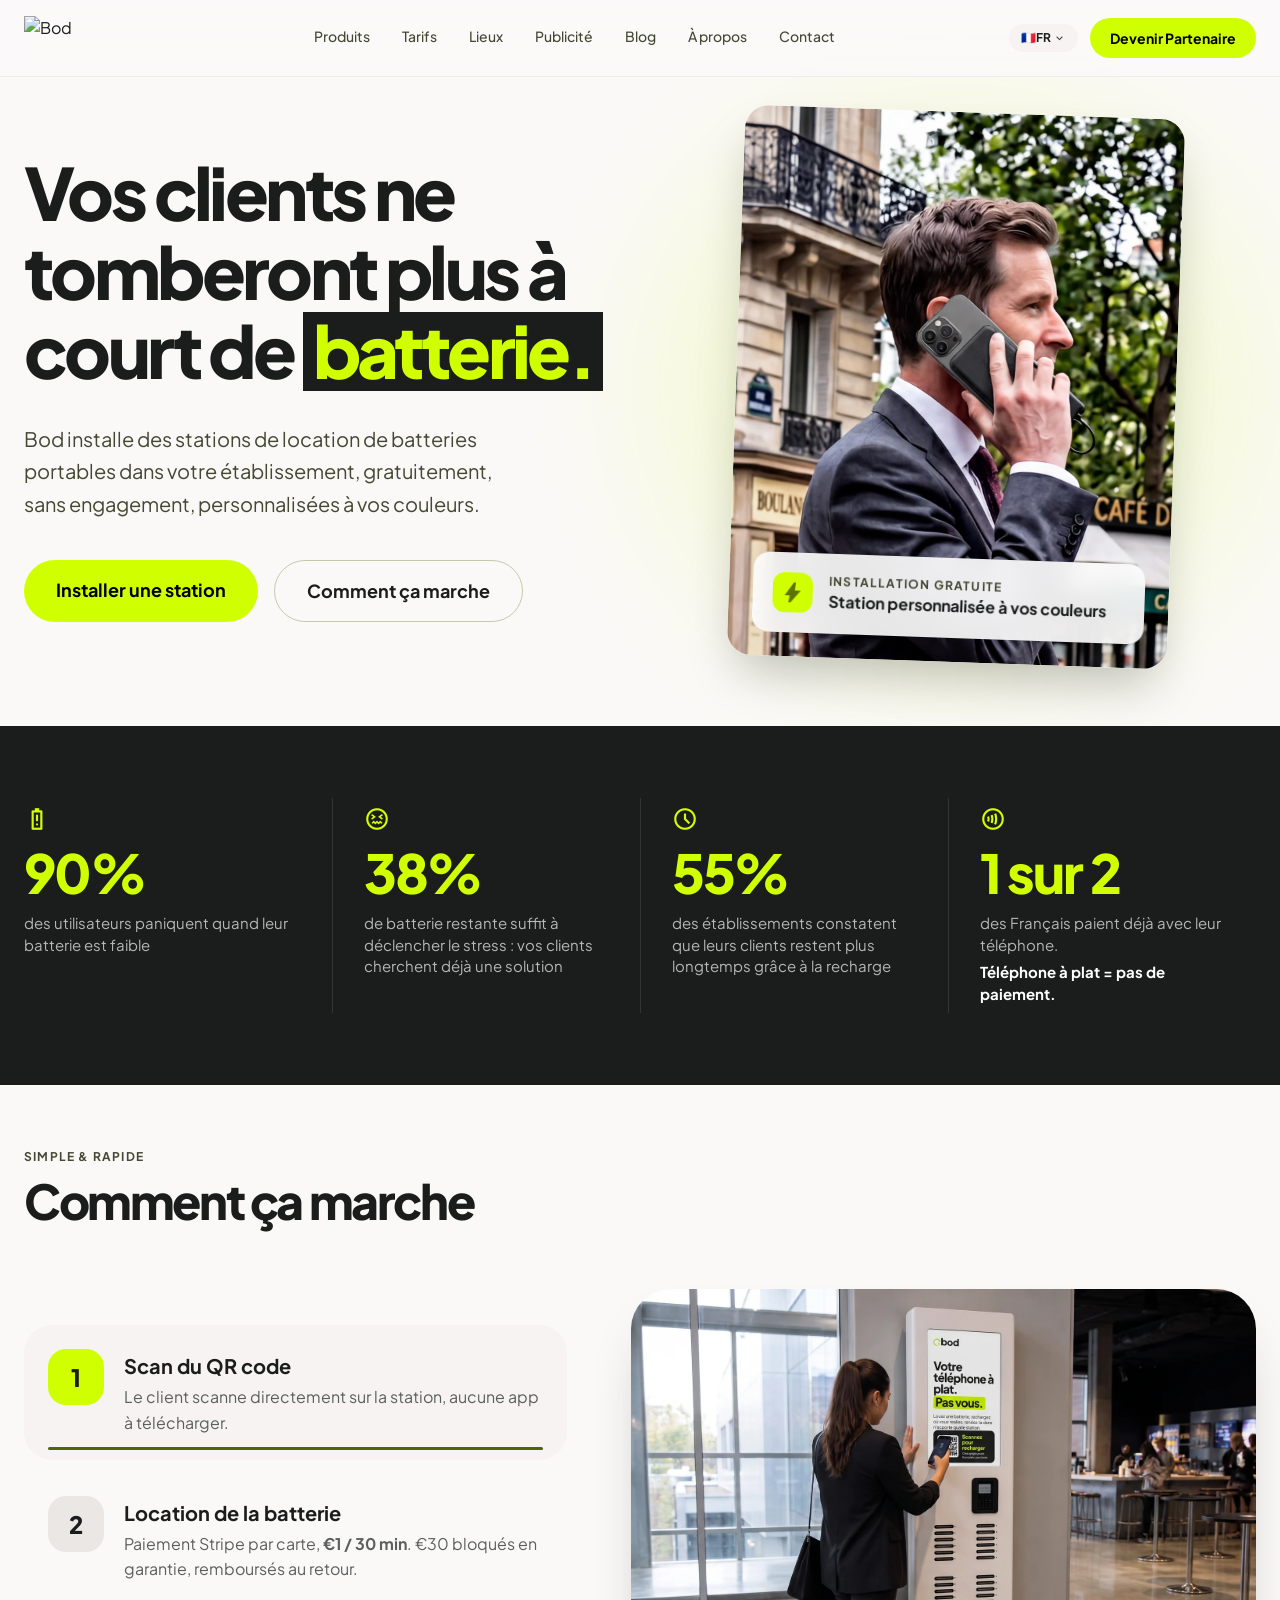
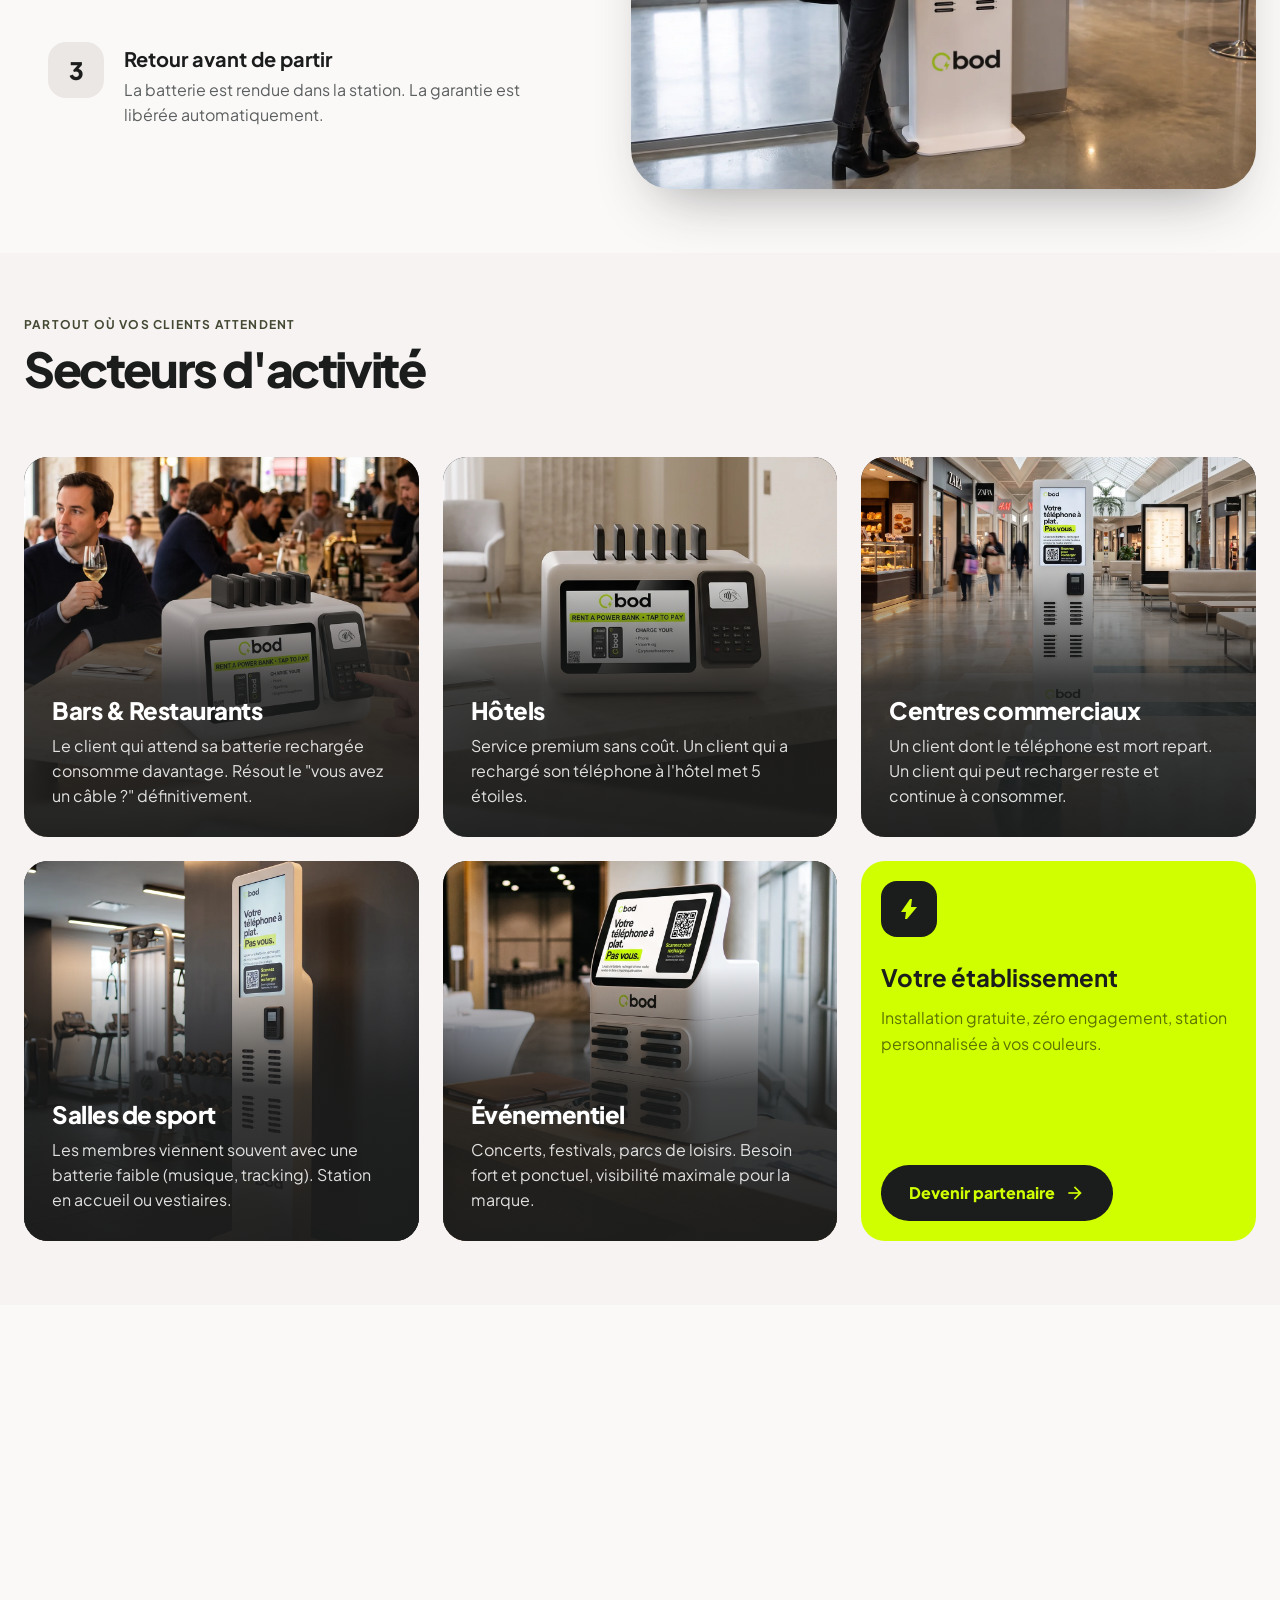
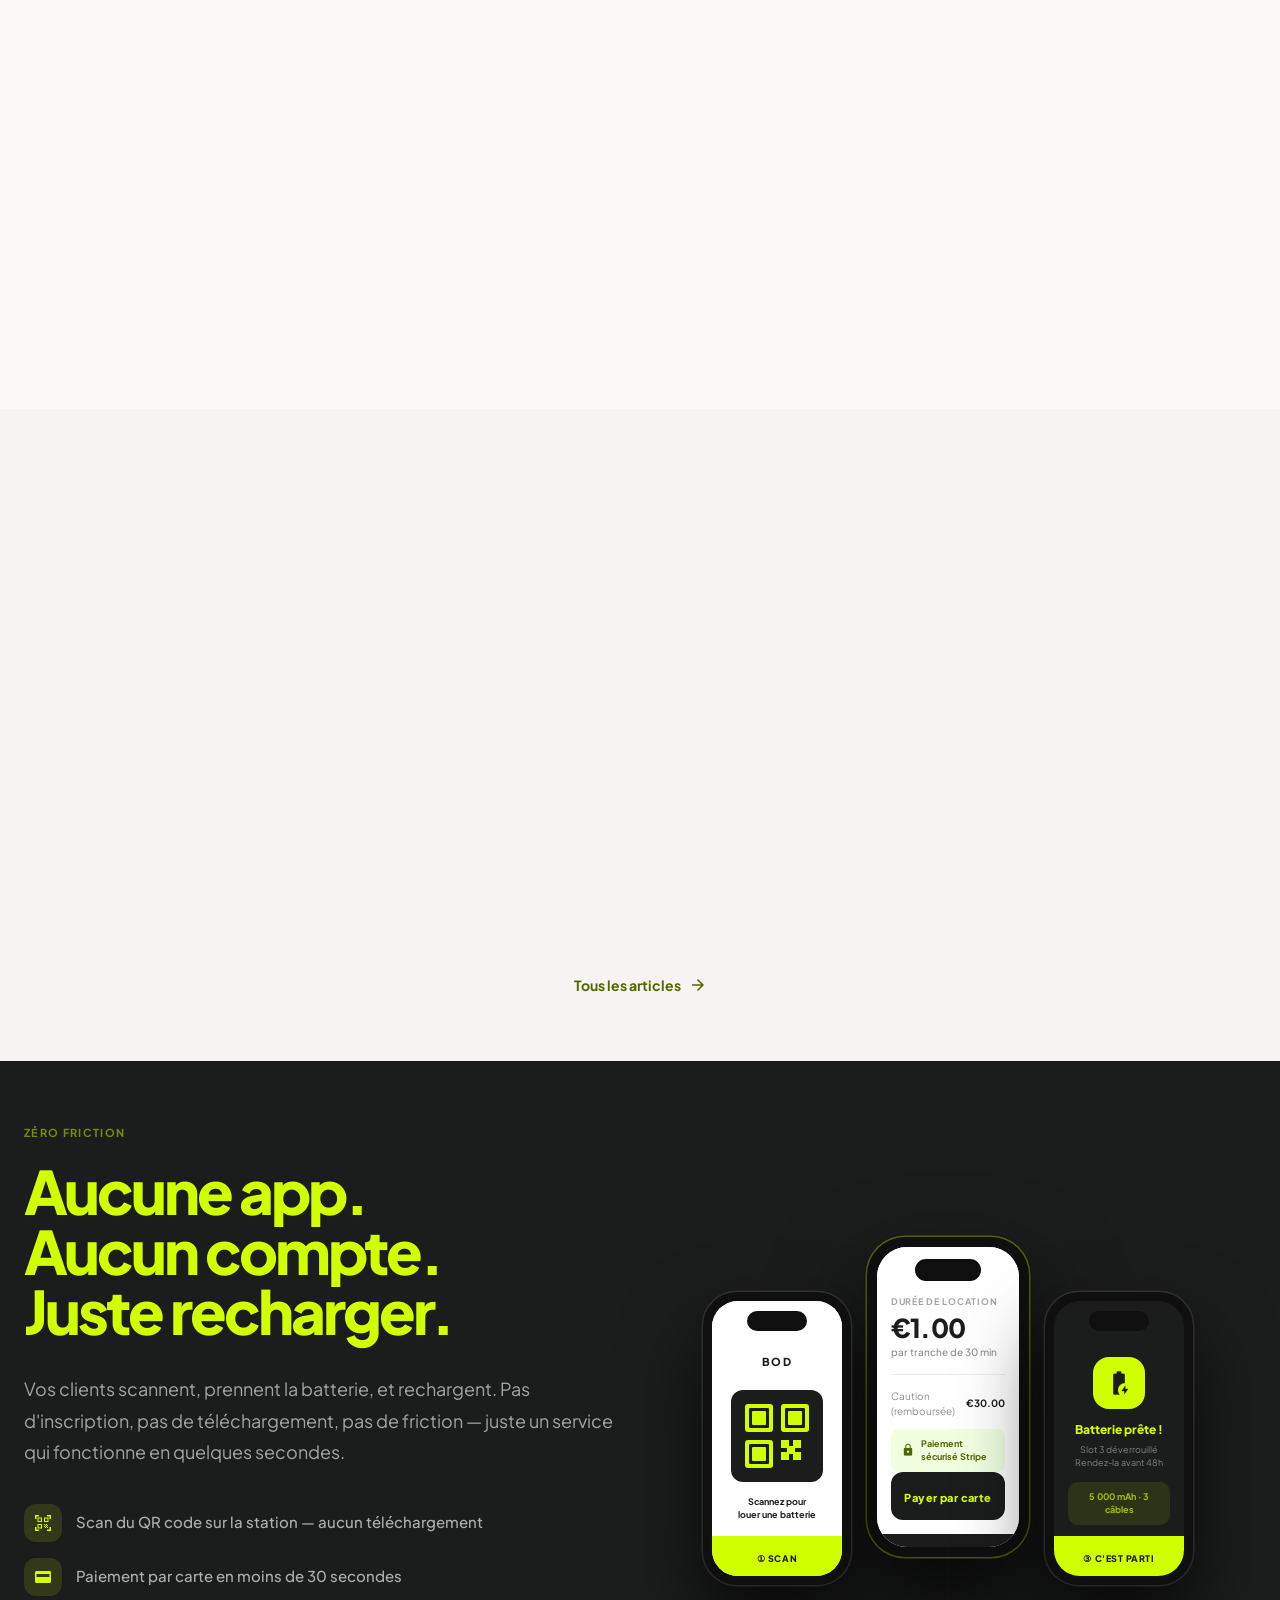
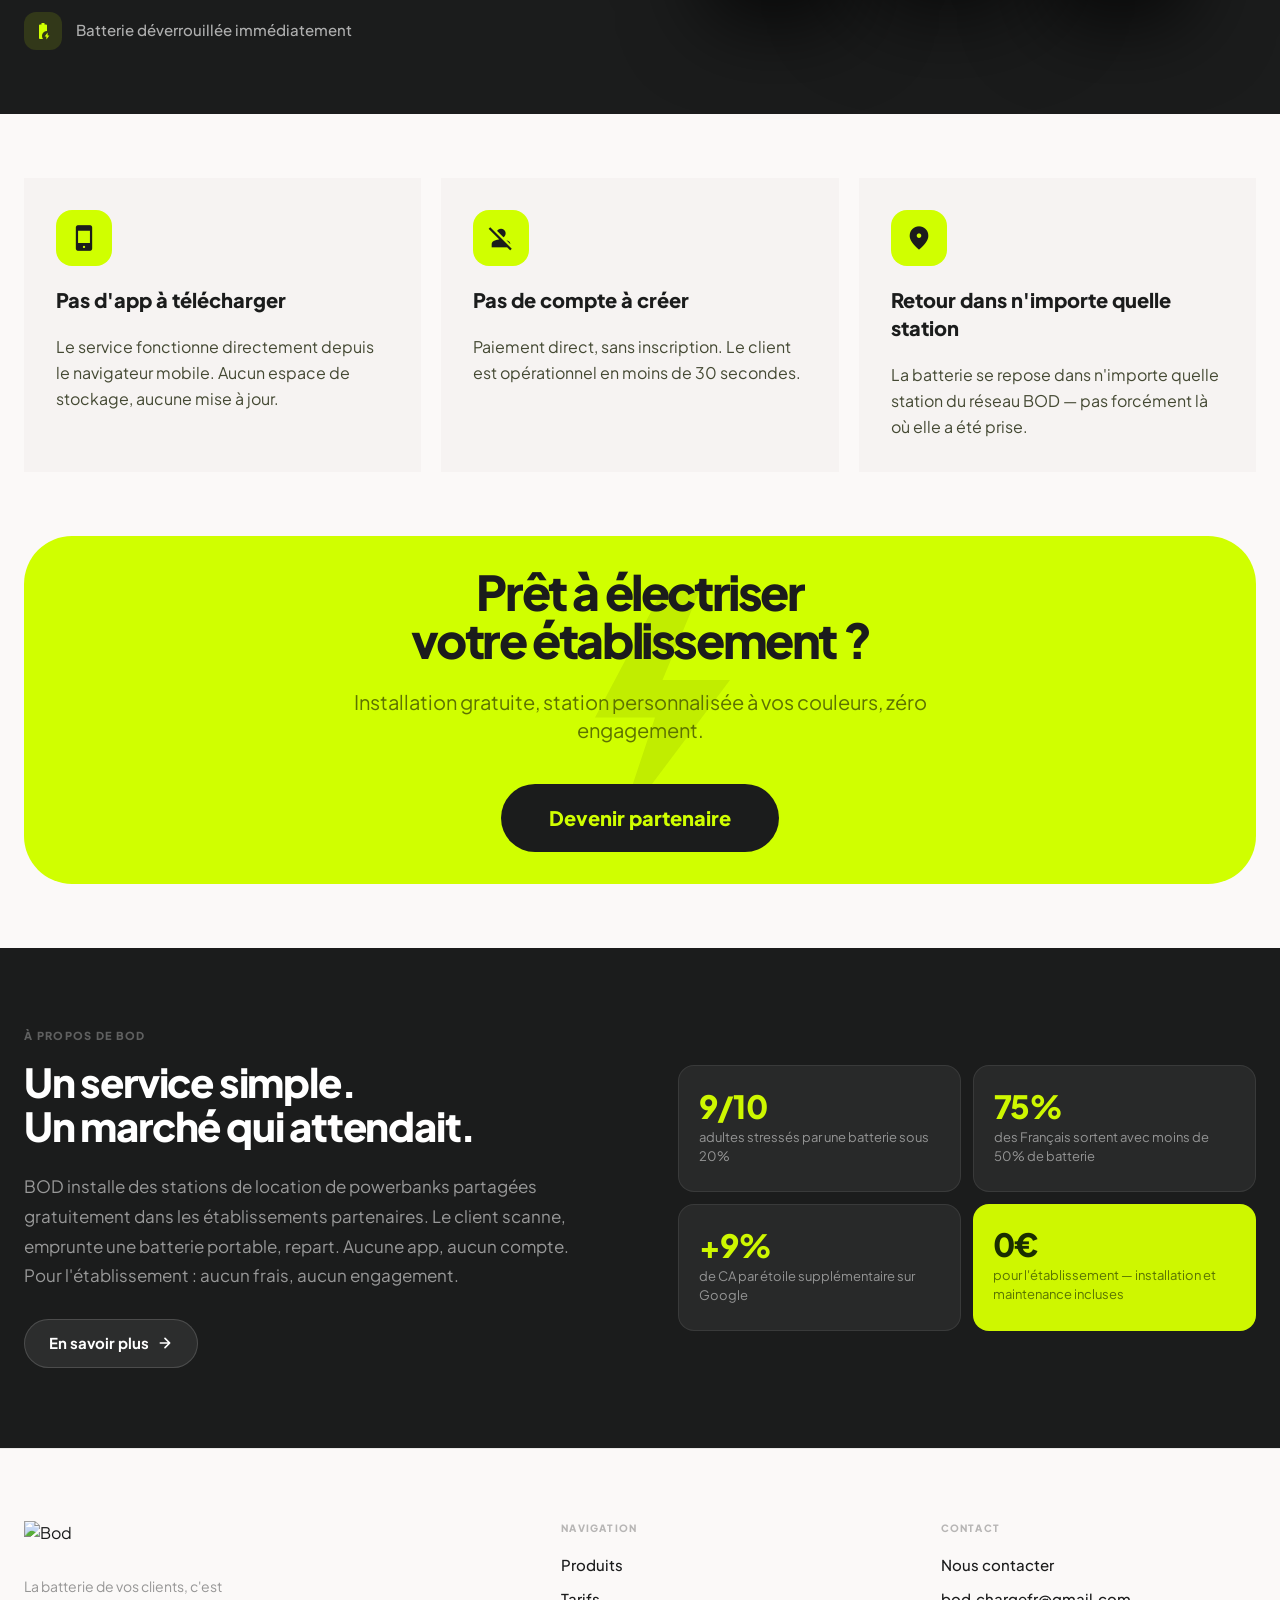
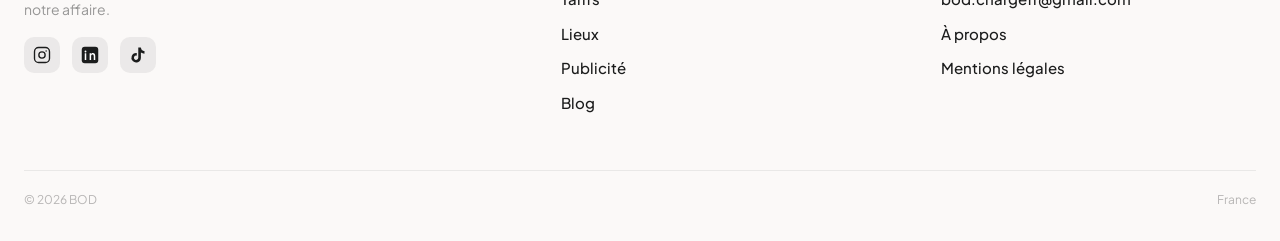
==== commit 355c15cc: "Animations au survol façon Vizion (boutons, menu, pied de page, blocs)" ====
--- a/index.html
+++ b/index.html
@@ -22,7 +22,7 @@
 <meta name="twitter:title" content="Bod, La recharge mobile pour votre établissement"/>
 <meta name="twitter:description" content="Bod installe des stations de location de batteries portables dans votre établissement. Gratuit, sans engagement."/>
 <link rel="preload" href="fonts/plus-jakarta-sans-latin.woff2" as="font" type="font/woff2" crossorigin/>
-<link rel="stylesheet" href="styles.css?v=14"/>
+<link rel="stylesheet" href="styles.css?v=15"/>
 <link rel="preconnect" href="https://fonts.googleapis.com">
 <link rel="preconnect" href="https://fonts.gstatic.com" crossorigin>
 <link href="https://fonts.googleapis.com/css2?family=Material+Symbols+Outlined:wght,FILL@100..700,0..1&display=block" rel="stylesheet"/>
--- a/styles.css
+++ b/styles.css
@@ -75,3 +75,30 @@
 
 /* 16/10/2026 (Jules) : texte des boutons jaunes en noir (Installer une station, Devenir Partenaire…) */
 .bg-primary-container.text-on-primary-container{color:#000}
+/* 23/10/2026 (Jules : « les animations de Vizion sont bien, fais pareil sur BOD ») — survols façon Vizion */
+/* boutons pilule : léger soulèvement, reflet qui traverse, flèche qui avance */
+:is(a,button).rounded-full:is([class*="bg-primary-container"],[class*="bg-on-surface"],[class*="bg-inverse-surface"]):not(.absolute),.sect-btn,.bod-cta-bar a,#partenaire-btn,#contact-btn{position:relative;overflow:hidden;isolation:isolate;transition:transform .25s cubic-bezier(.2,.7,.2,1),box-shadow .25s ease,opacity .2s ease,background-color .2s ease}
+:is(a,button).rounded-full:is([class*="bg-primary-container"],[class*="bg-on-surface"],[class*="bg-inverse-surface"]):not(.absolute)::after,.sect-btn::after,.bod-cta-bar a::after,#partenaire-btn::after,#contact-btn::after{content:"";position:absolute;z-index:-1;top:0;bottom:0;left:-60%;width:45%;background:linear-gradient(100deg,rgba(255,255,255,0) 0%,rgba(255,255,255,.55) 50%,rgba(255,255,255,0) 100%);transform:skewX(-20deg);transition:left .7s cubic-bezier(.2,.7,.2,1);pointer-events:none}
+:is(a,button).rounded-full:is([class*="bg-primary-container"],[class*="bg-on-surface"],[class*="bg-inverse-surface"]):not(.absolute):hover,.sect-btn:hover,.bod-cta-bar a:hover,#partenaire-btn:hover,#contact-btn:hover{transform:translateY(-2px);opacity:1;box-shadow:0 14px 26px -14px rgba(82,102,0,.75)}
+:is(a,button).rounded-full:is([class*="bg-primary-container"],[class*="bg-on-surface"],[class*="bg-inverse-surface"]):not(.absolute):hover::after,.sect-btn:hover::after,.bod-cta-bar a:hover::after,#partenaire-btn:hover::after,#contact-btn:hover::after{left:120%}
+:is(a,button).rounded-full .material-symbols-outlined,.sect-btn .material-symbols-outlined,.sect-btn svg{transition:transform .25s cubic-bezier(.2,.7,.2,1)}
+:is(a,button).rounded-full:hover .material-symbols-outlined,.sect-btn:hover .material-symbols-outlined,.sect-btn:hover svg{transform:translateX(4px)}
+.pulse-lime:hover{animation:none}
+/* liens du menu du haut : couleur foncée + trait qui se dessine de gauche à droite */
+header nav a{transition:color .2s ease,background-size .35s cubic-bezier(.2,.7,.2,1)}
+header nav a:hover{color:#1b1c1c}
+/* liens du pied de page : trait qui se dessine (au lieu du surlignage jaune), comme Vizion */
+footer a[style*="font-weight:500"]{position:relative;border-radius:0;transition:color .2s ease}
+footer a[style*="font-weight:500"]::after{content:"";position:absolute;left:0;right:0;bottom:-2px;height:2px;border-radius:2px;background:#526600;transform:scaleX(0);transform-origin:left;transition:transform .35s cubic-bezier(.2,.7,.2,1)}
+footer a[style*="font-weight:500"]:hover,footer a[style*="font-weight:500"]:focus-visible{background-color:transparent!important;box-shadow:none!important;color:#526600!important}
+footer a[style*="font-weight:500"]:hover::after,footer a[style*="font-weight:500"]:focus-visible::after{transform:scaleX(1)}
+footer a[target="_blank"][style*="border-radius:10px"]{transition:background .15s,transform .25s cubic-bezier(.2,.7,.2,1)!important}
+footer a[target="_blank"][style*="border-radius:10px"]:hover{transform:translateY(-3px)}
+/* blocs de Contact et Devenir partenaire : ils se soulèvent au survol */
+main aside>div,main aside .rounded-3xl{transition:transform .35s cubic-bezier(.2,.7,.2,1),box-shadow .35s ease}
+main aside>div:hover,main aside .rounded-3xl:hover{transform:translateY(-6px);box-shadow:0 30px 60px -30px rgba(27,28,28,.35)}
+main aside .rounded-3xl .rounded-3xl:hover,main aside>div .rounded-3xl:hover{transform:none;box-shadow:none}
+/* cases du formulaire : contour vert quand on écrit */
+#contact-form :is(input,select,textarea),#partenaire-form :is(input,select,textarea){transition:box-shadow .2s ease,background-color .2s ease}
+#contact-form :is(input,select,textarea):focus,#partenaire-form :is(input,select,textarea):focus{outline:none;background-color:#fff;box-shadow:0 0 0 2px #526600}
+@media (prefers-reduced-motion:reduce){:is(a,button).rounded-full::after,.sect-btn::after,.bod-cta-bar a::after{display:none}main aside>div:hover,footer a:hover{transform:none}}
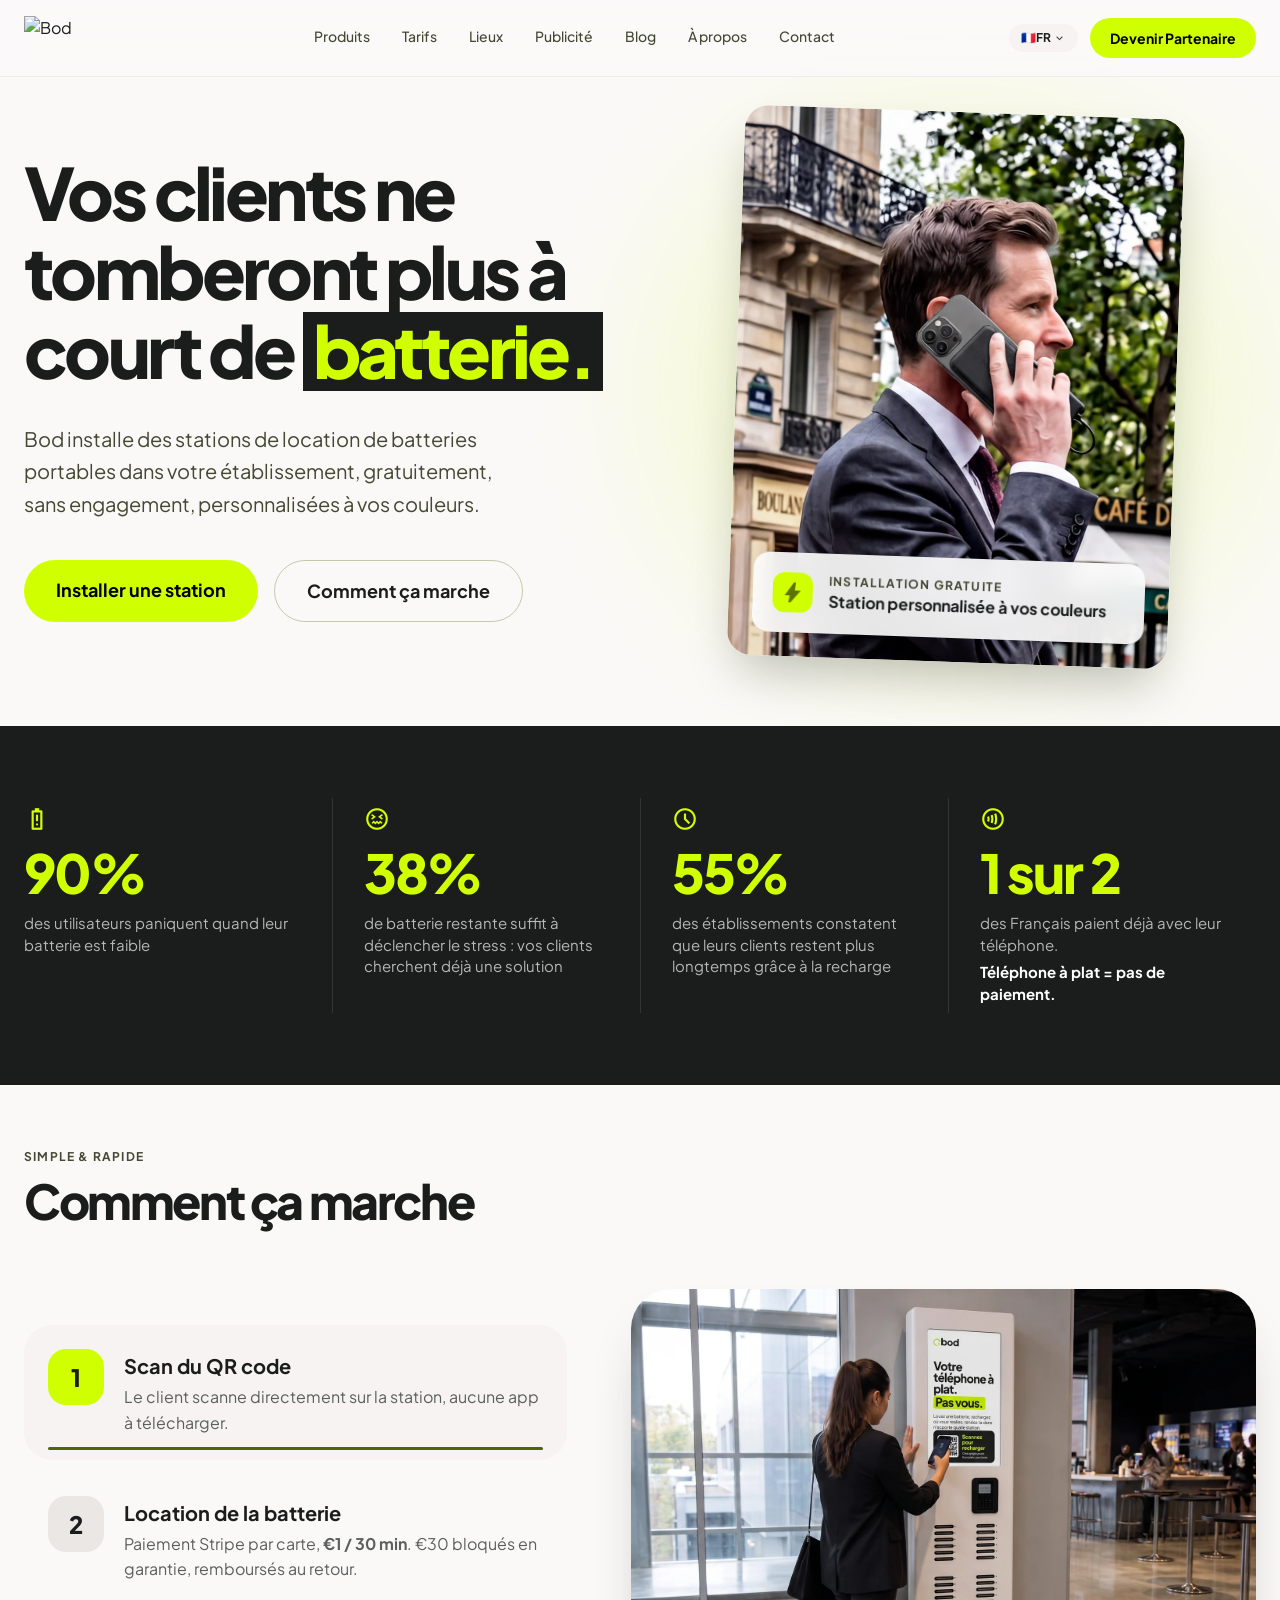
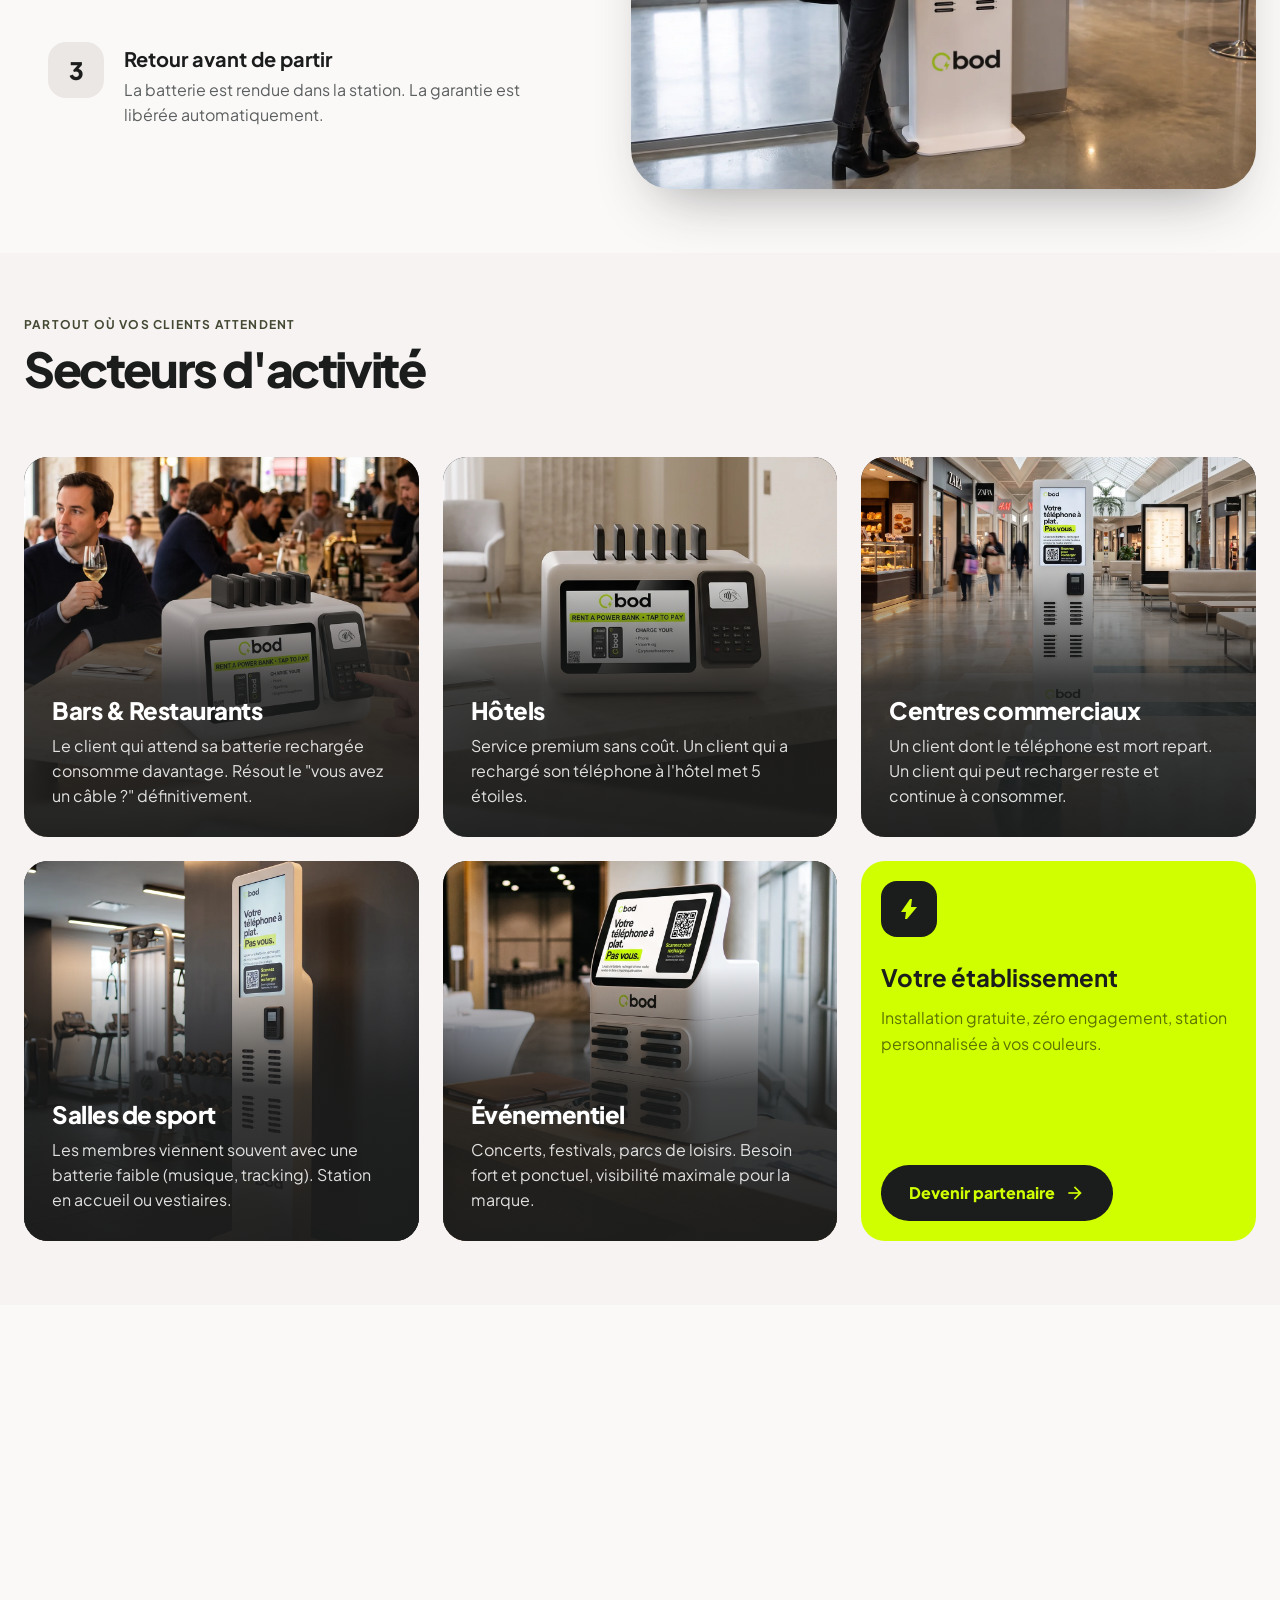
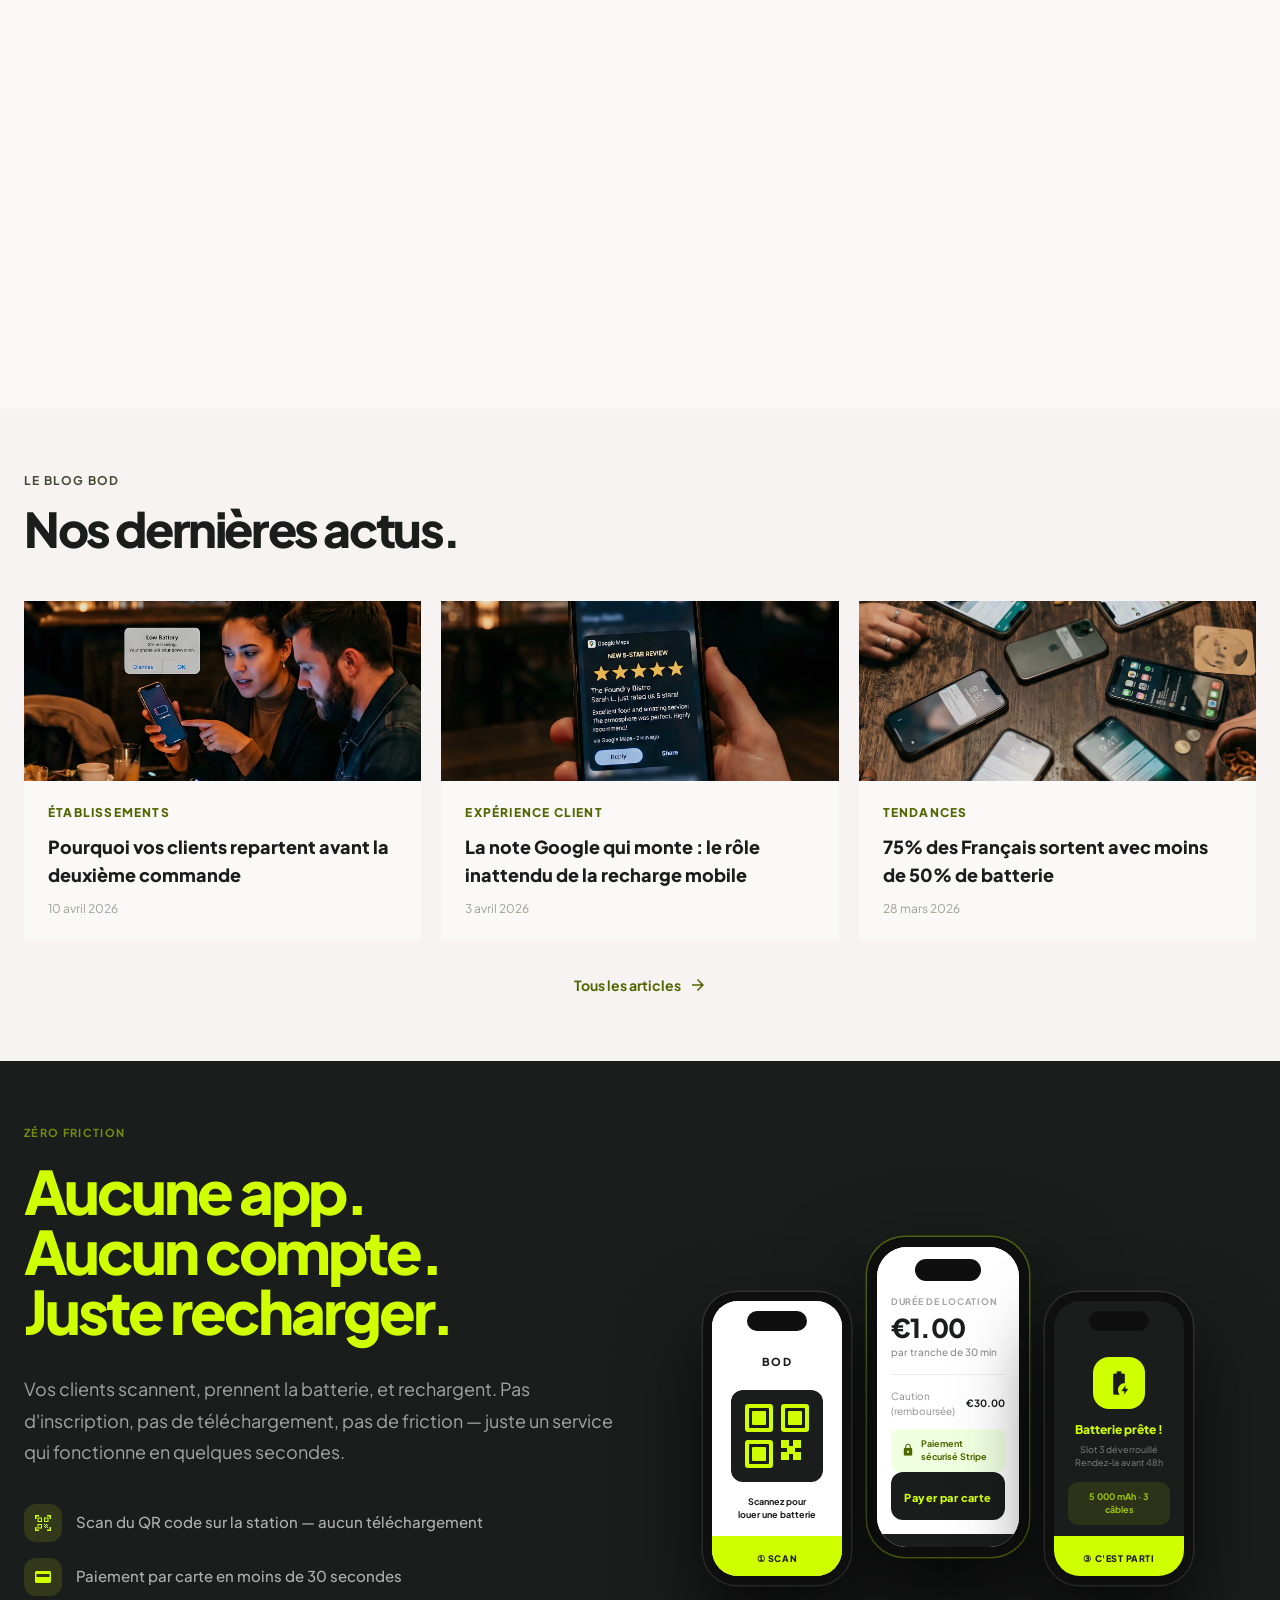
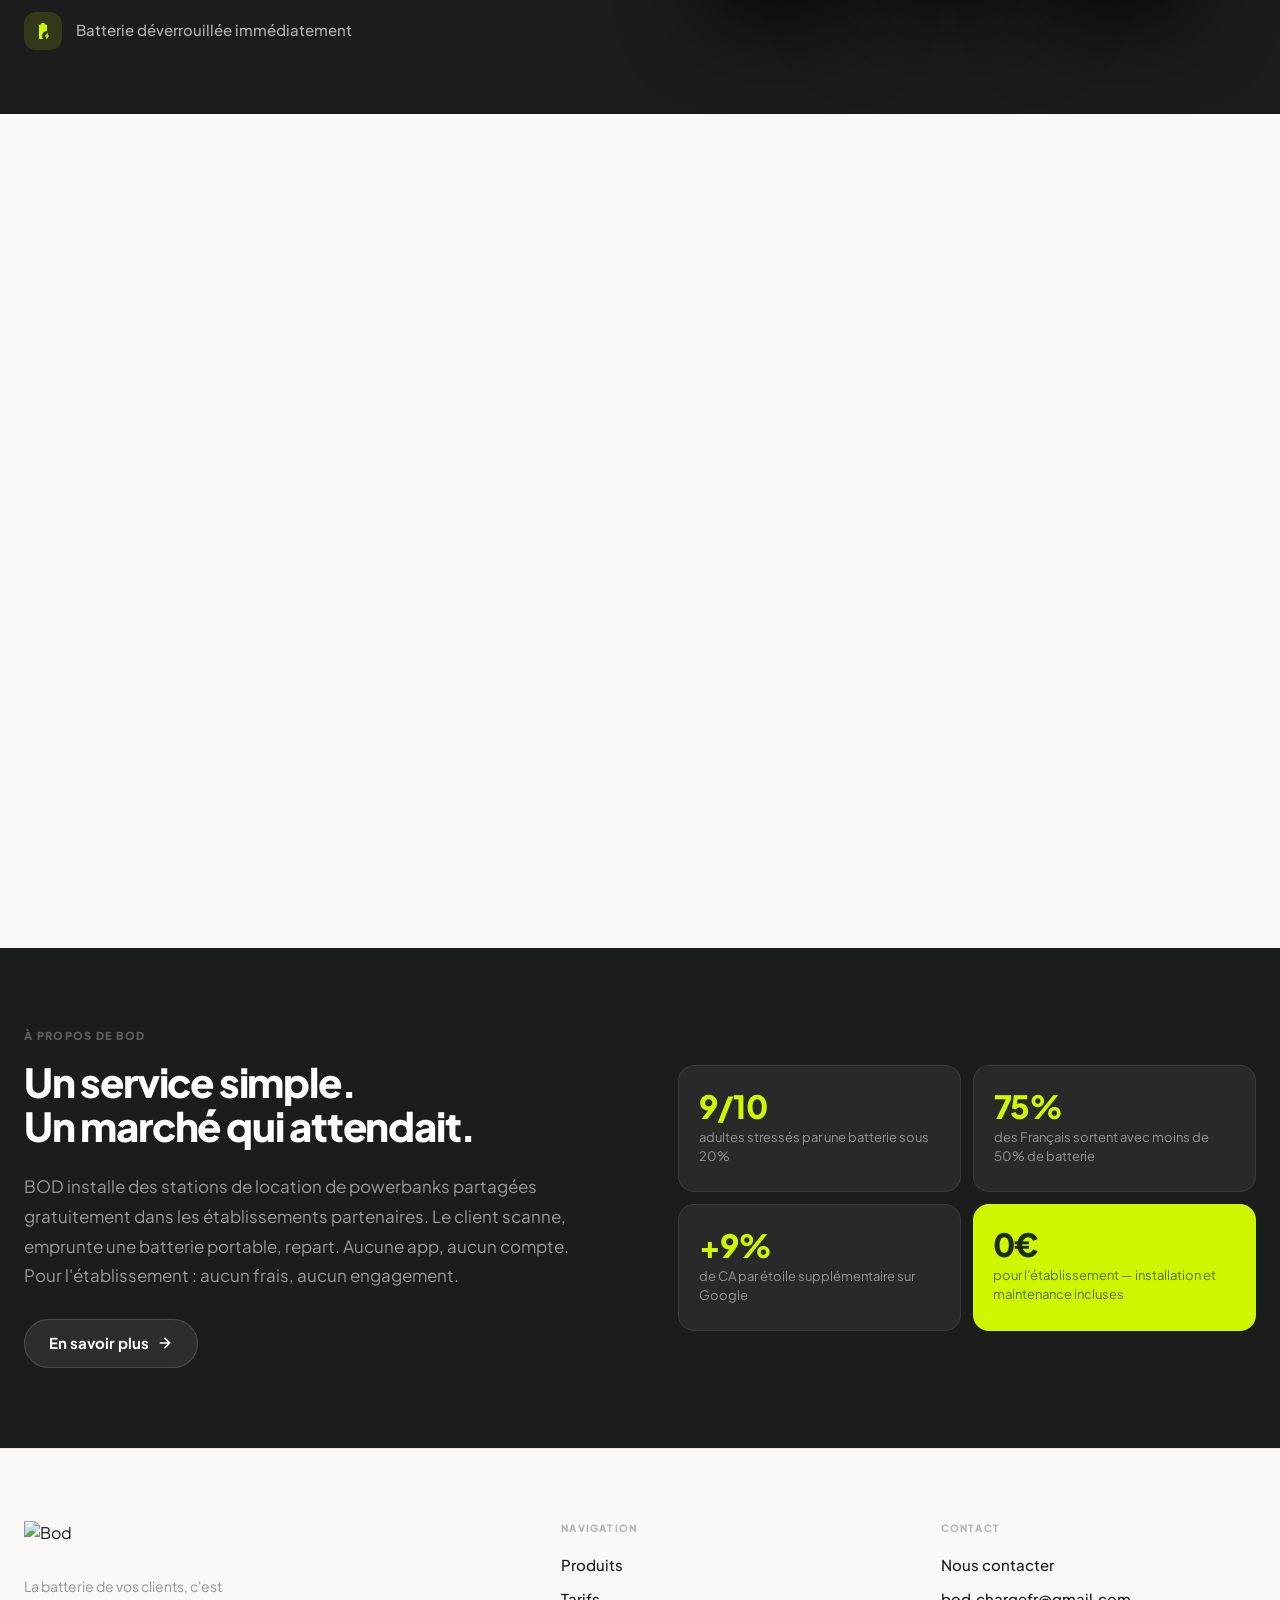
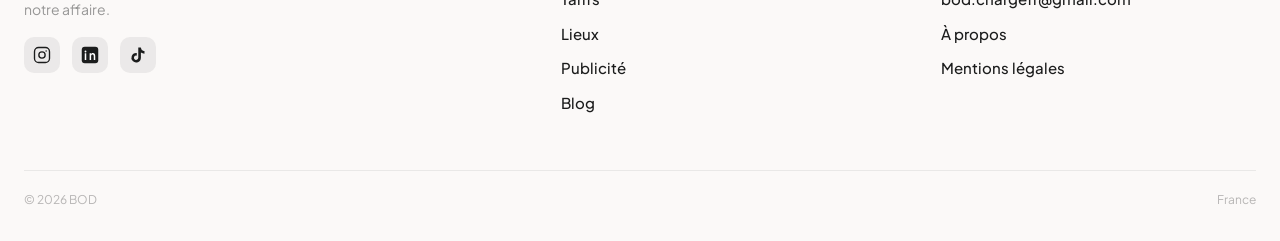
==== commit 00aa1ce7: "Menu du haut : trait jaune qui se dessine au survol" ====
--- a/index.html
+++ b/index.html
@@ -22,7 +22,7 @@
 <meta name="twitter:title" content="Bod, La recharge mobile pour votre établissement"/>
 <meta name="twitter:description" content="Bod installe des stations de location de batteries portables dans votre établissement. Gratuit, sans engagement."/>
 <link rel="preload" href="fonts/plus-jakarta-sans-latin.woff2" as="font" type="font/woff2" crossorigin/>
-<link rel="stylesheet" href="styles.css?v=15"/>
+<link rel="stylesheet" href="styles.css?v=16"/>
 <link rel="preconnect" href="https://fonts.googleapis.com">
 <link rel="preconnect" href="https://fonts.gstatic.com" crossorigin>
 <link href="https://fonts.googleapis.com/css2?family=Material+Symbols+Outlined:wght,FILL@100..700,0..1&display=block" rel="stylesheet"/>
--- a/styles.css
+++ b/styles.css
@@ -102,3 +102,8 @@
 #contact-form :is(input,select,textarea),#partenaire-form :is(input,select,textarea){transition:box-shadow .2s ease,background-color .2s ease}
 #contact-form :is(input,select,textarea):focus,#partenaire-form :is(input,select,textarea):focus{outline:none;background-color:#fff;box-shadow:0 0 0 2px #526600}
 @media (prefers-reduced-motion:reduce){:is(a,button).rounded-full::after,.sect-btn::after,.bod-cta-bar a::after{display:none}main aside>div:hover,footer a:hover{transform:none}}
+/* 23/10/2026 (Jules) : liens du menu du haut = même animation que le pied de page, trait du vrai jaune Bod (#D0FF00) */
+header nav a{position:relative;background-image:none!important}
+header nav a::after{content:"";position:absolute;left:0;right:0;bottom:-3px;height:2px;border-radius:2px;background:#D0FF00;transform:scaleX(0);transform-origin:left;transition:transform .35s cubic-bezier(.2,.7,.2,1)}
+header nav a:hover::after,header nav a:focus-visible::after{transform:scaleX(1)}
+header nav a.border-primary-container::after{display:none}
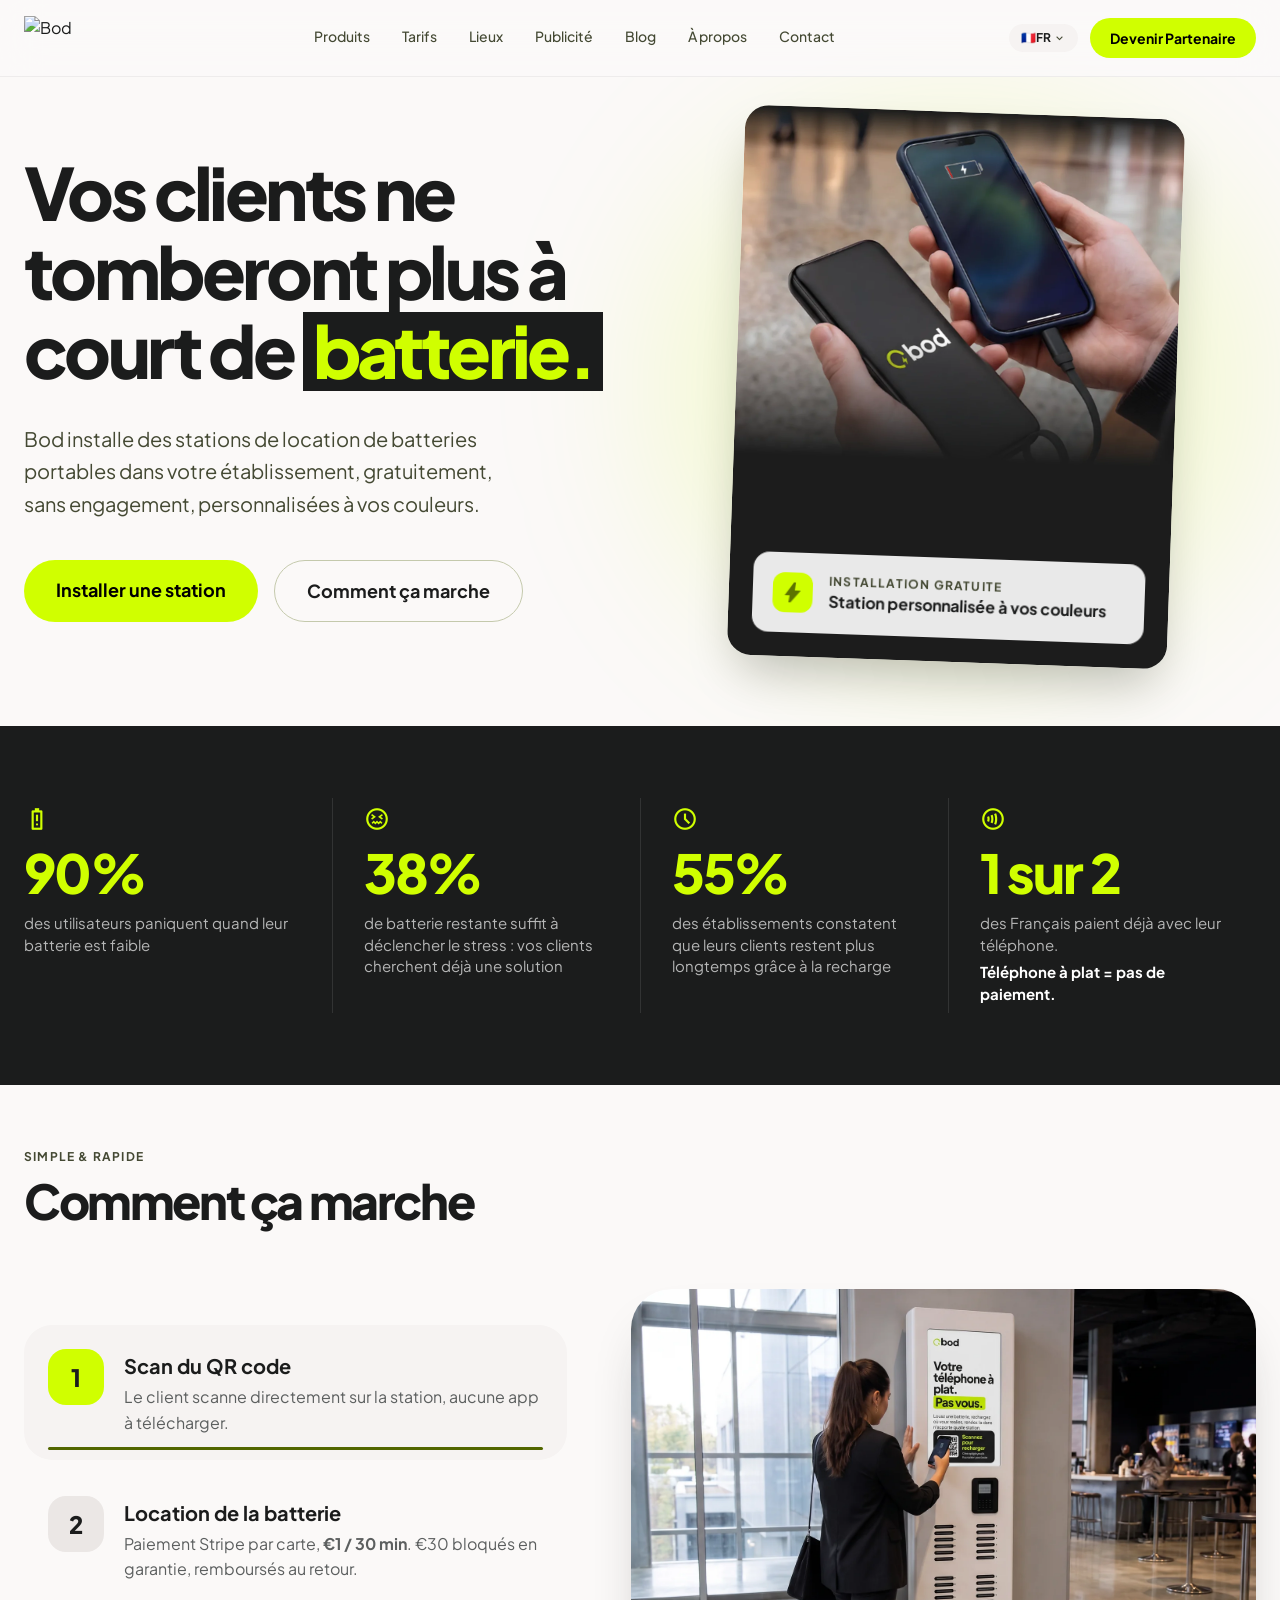
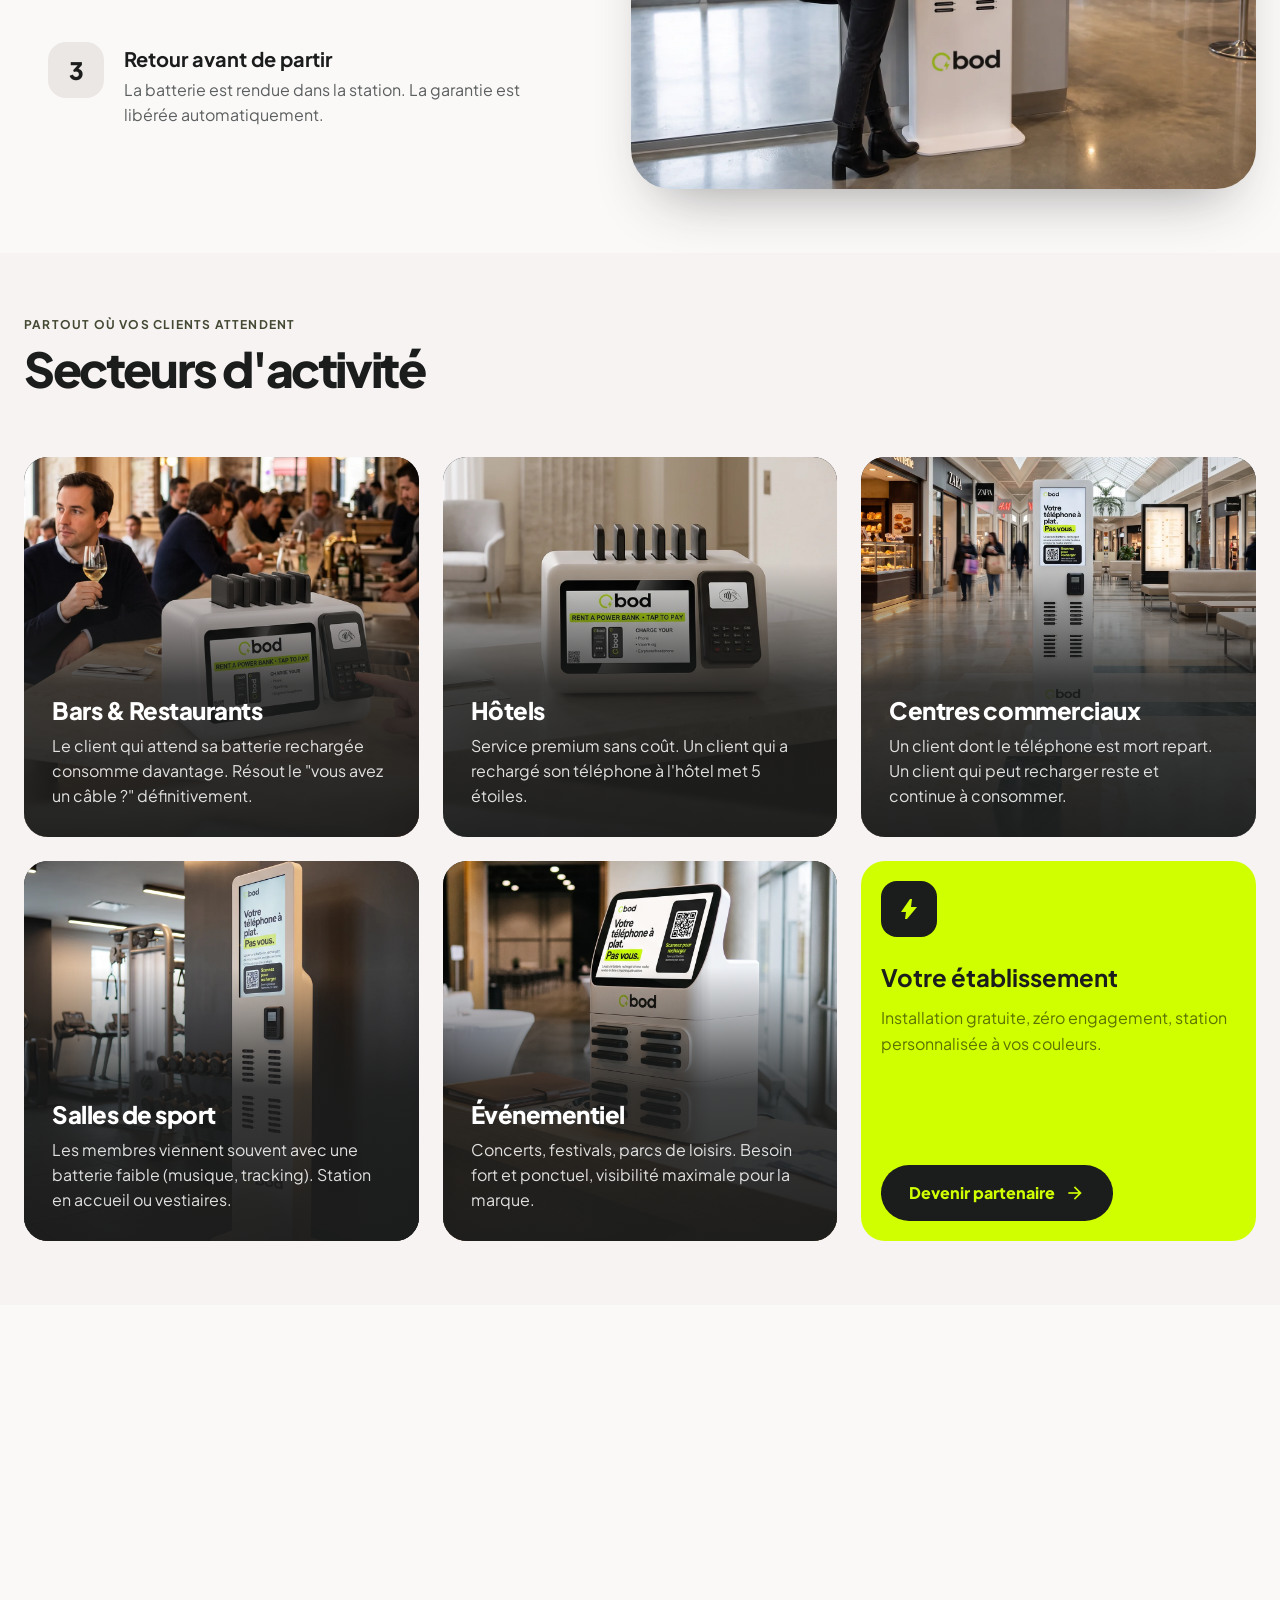
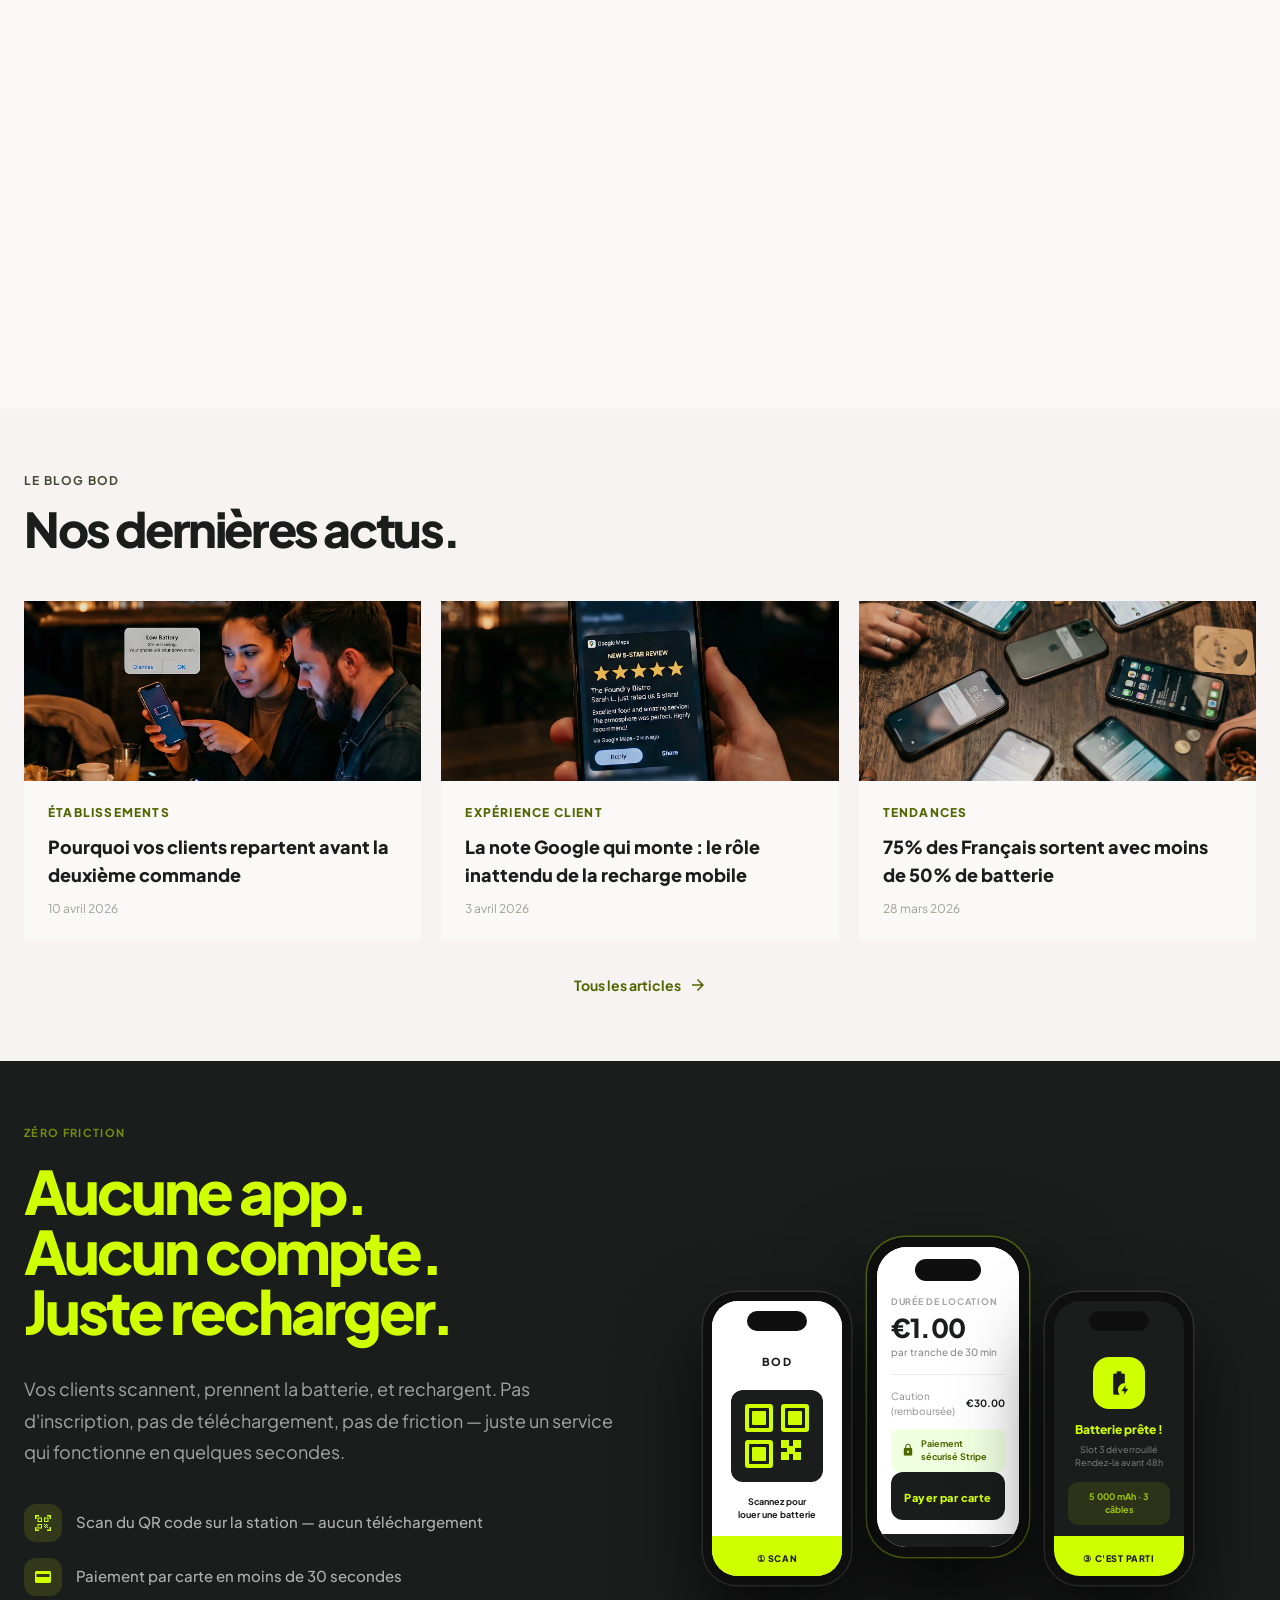
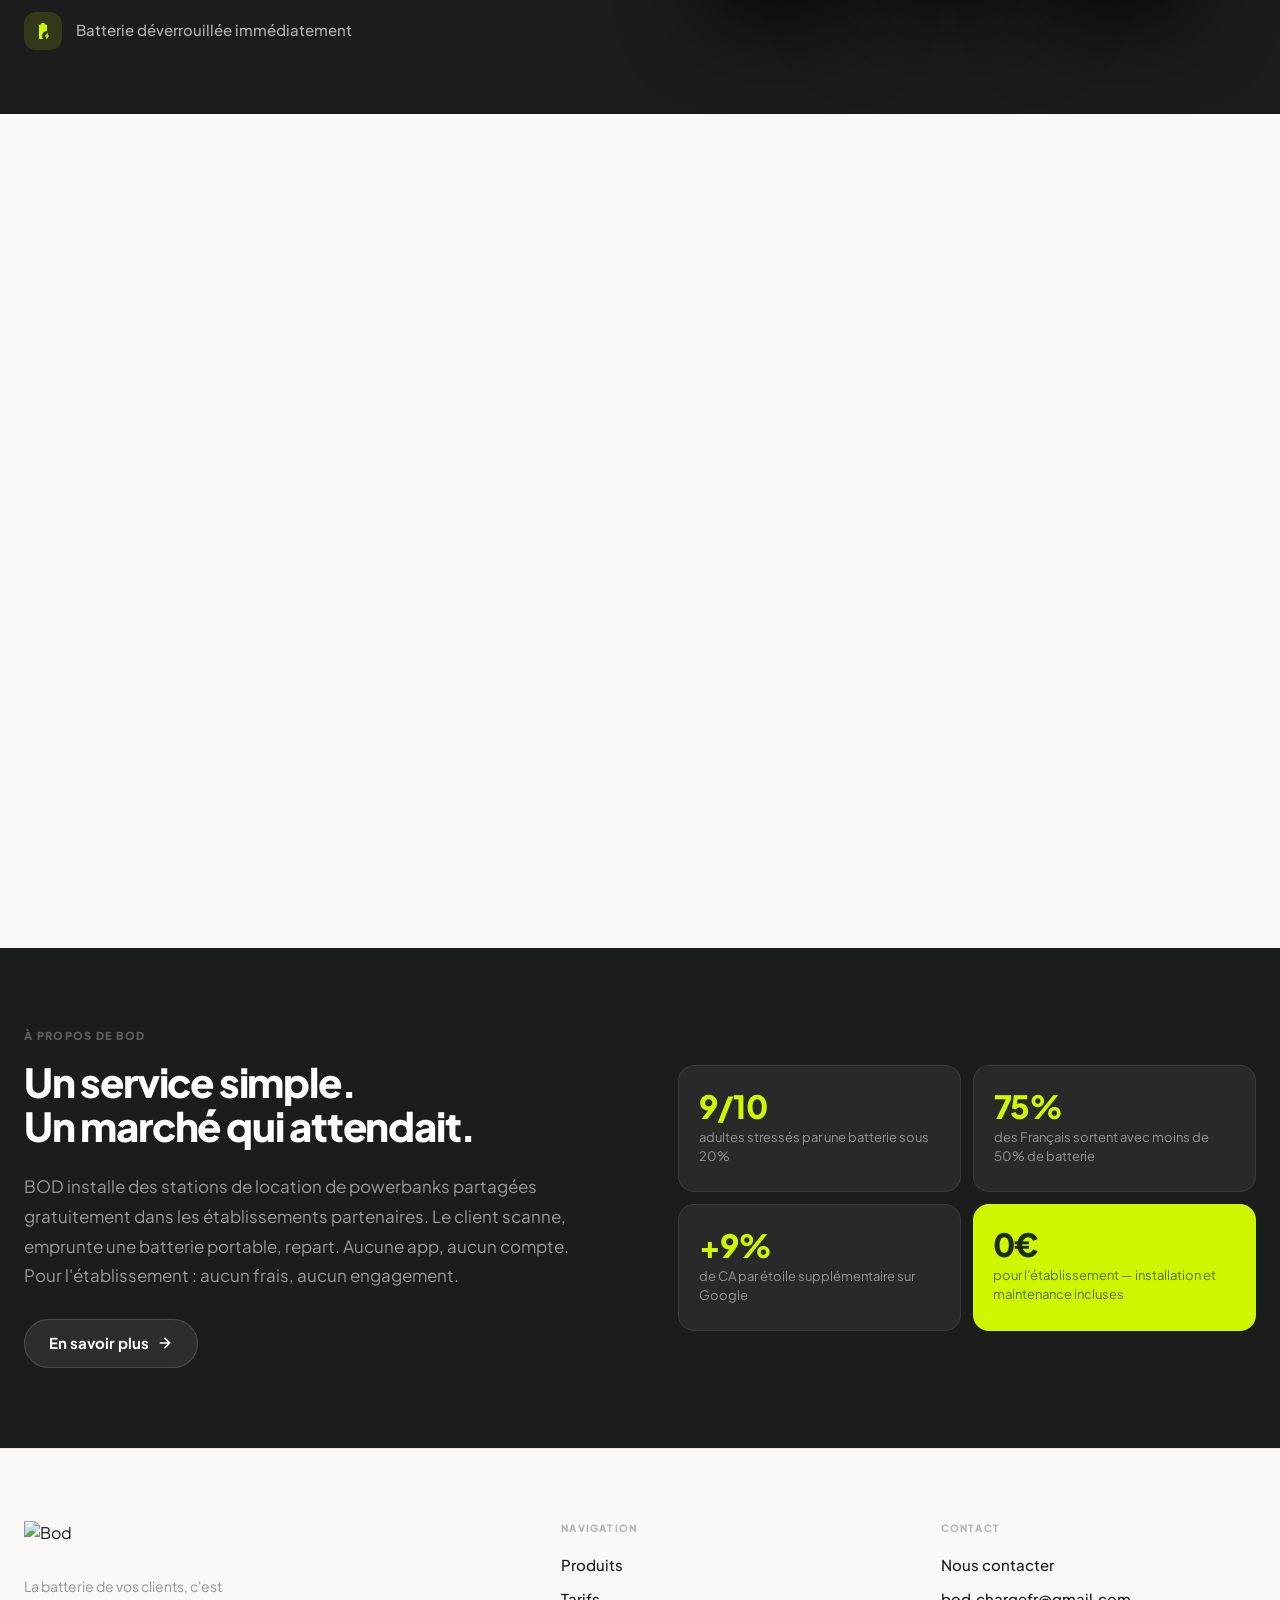
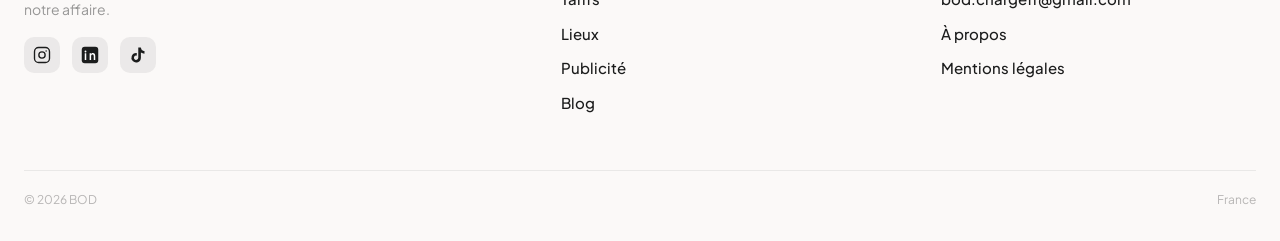
==== commit 0bfcf4ce: "Accueil : photo du téléphone presque vide et de la batterie BOD (ordinateur et téléphone) Co-Authore" ====
--- a/index.html
+++ b/index.html
@@ -22,7 +22,7 @@
 <meta name="twitter:title" content="Bod, La recharge mobile pour votre établissement"/>
 <meta name="twitter:description" content="Bod installe des stations de location de batteries portables dans votre établissement. Gratuit, sans engagement."/>
 <link rel="preload" href="fonts/plus-jakarta-sans-latin.woff2" as="font" type="font/woff2" crossorigin/>
-<link rel="stylesheet" href="styles.css?v=16"/>
+<link rel="stylesheet" href="styles.css?v=18"/>
 <link rel="preconnect" href="https://fonts.googleapis.com">
 <link rel="preconnect" href="https://fonts.gstatic.com" crossorigin>
 <link href="https://fonts.googleapis.com/css2?family=Material+Symbols+Outlined:wght,FILL@100..700,0..1&display=block" rel="stylesheet"/>
@@ -165,7 +165,7 @@
     .hero-media::after { content: ""; position: absolute; inset: 0; background: linear-gradient(180deg, rgba(27, 28, 28, .28) 0%, rgba(27, 28, 28, .05) 26%, rgba(27, 28, 28, .62) 55%, rgba(27, 28, 28, .93) 100%); }
     .hero-glow, .hero-badge { display: none !important; }
     .hero-img-wrap { max-width: none !important; max-height: none !important; width: 100%; height: 100%; aspect-ratio: auto !important; border-radius: 0 !important; box-shadow: none !important; transform: none !important; }
-    .hero-img-wrap img { object-position: 58% 18%; }
+    .hero-img-wrap img { object-position: 50% 0%; } .hero-img-wrap picture { display: block; width: 100%; height: 100%; }
     .hero .bod-title { color: #fff; margin-bottom: 16px; }
     .hero .bod-hl { background: #D0FF00; color: #1b1c1c; }
     .hero p { color: rgba(255, 255, 255, .88) !important; font-size: 1.0625rem !important; line-height: 1.5 !important; margin-bottom: 24px !important; }
@@ -358,7 +358,7 @@
     <div class="hero-media animate-fade-in relative flex justify-center items-center">
       <div class="hero-glow absolute inset-0 bg-primary-container/15 rounded-full blur-[80px]"></div>
       <div class="hero-img-wrap relative w-full max-w-[440px] aspect-[4/5] max-h-72 sm:max-h-none rounded-3xl overflow-hidden shadow-2xl rotate-2">
-        <img src="images/hero-homme-telephone.webp?v=3" alt="Un homme en costume téléphone dans la rue, une batterie externe BOD fixée à son téléphone" width="1200" height="1500" fetchpriority="high" class="w-full h-full object-cover"/>
+        <picture><source media="(max-width: 1023px)" srcset="images/hero-batterie-telephone-mobile.webp?v=2"><img src="images/hero-batterie-telephone.webp?v=1" alt="Un téléphone presque vide branché sur une batterie externe BOD" width="1200" height="1500" fetchpriority="high" class="w-full h-full object-cover"/></picture>
         <div class="hero-badge absolute bottom-6 left-6 right-6 bg-white/90 backdrop-blur-md rounded-2xl p-5 flex items-center gap-4">
           <div class="w-10 h-10 bg-primary-container rounded-xl flex items-center justify-center shrink-0">
             <span class="material-symbols-outlined text-on-primary-container text-xl" style="font-variation-settings: 'FILL' 1;">bolt</span>
--- a/styles.css
+++ b/styles.css
@@ -86,7 +86,7 @@
 .pulse-lime:hover{animation:none}
 /* liens du menu du haut : couleur foncée + trait qui se dessine de gauche à droite */
 header nav a{transition:color .2s ease,background-size .35s cubic-bezier(.2,.7,.2,1)}
-header nav a:hover{color:#1b1c1c}
+header nav a:hover{color:inherit}
 /* liens du pied de page : trait qui se dessine (au lieu du surlignage jaune), comme Vizion */
 footer a[style*="font-weight:500"]{position:relative;border-radius:0;transition:color .2s ease}
 footer a[style*="font-weight:500"]::after{content:"";position:absolute;left:0;right:0;bottom:-2px;height:2px;border-radius:2px;background:#526600;transform:scaleX(0);transform-origin:left;transition:transform .35s cubic-bezier(.2,.7,.2,1)}
@@ -104,6 +104,7 @@
 @media (prefers-reduced-motion:reduce){:is(a,button).rounded-full::after,.sect-btn::after,.bod-cta-bar a::after{display:none}main aside>div:hover,footer a:hover{transform:none}}
 /* 23/10/2026 (Jules) : liens du menu du haut = même animation que le pied de page, trait du vrai jaune Bod (#D0FF00) */
 header nav a{position:relative;background-image:none!important}
-header nav a::after{content:"";position:absolute;left:0;right:0;bottom:-3px;height:2px;border-radius:2px;background:#D0FF00;transform:scaleX(0);transform-origin:left;transition:transform .35s cubic-bezier(.2,.7,.2,1)}
+header nav a::after{content:"";position:absolute;left:0;right:0;bottom:-3px;height:2px;border-radius:2px;background:#526600;transform:scaleX(0);transform-origin:left;transition:transform .35s cubic-bezier(.2,.7,.2,1)}
 header nav a:hover::after,header nav a:focus-visible::after{transform:scaleX(1)}
 header nav a.border-primary-container::after{display:none}
+header nav a:hover{color:inherit}
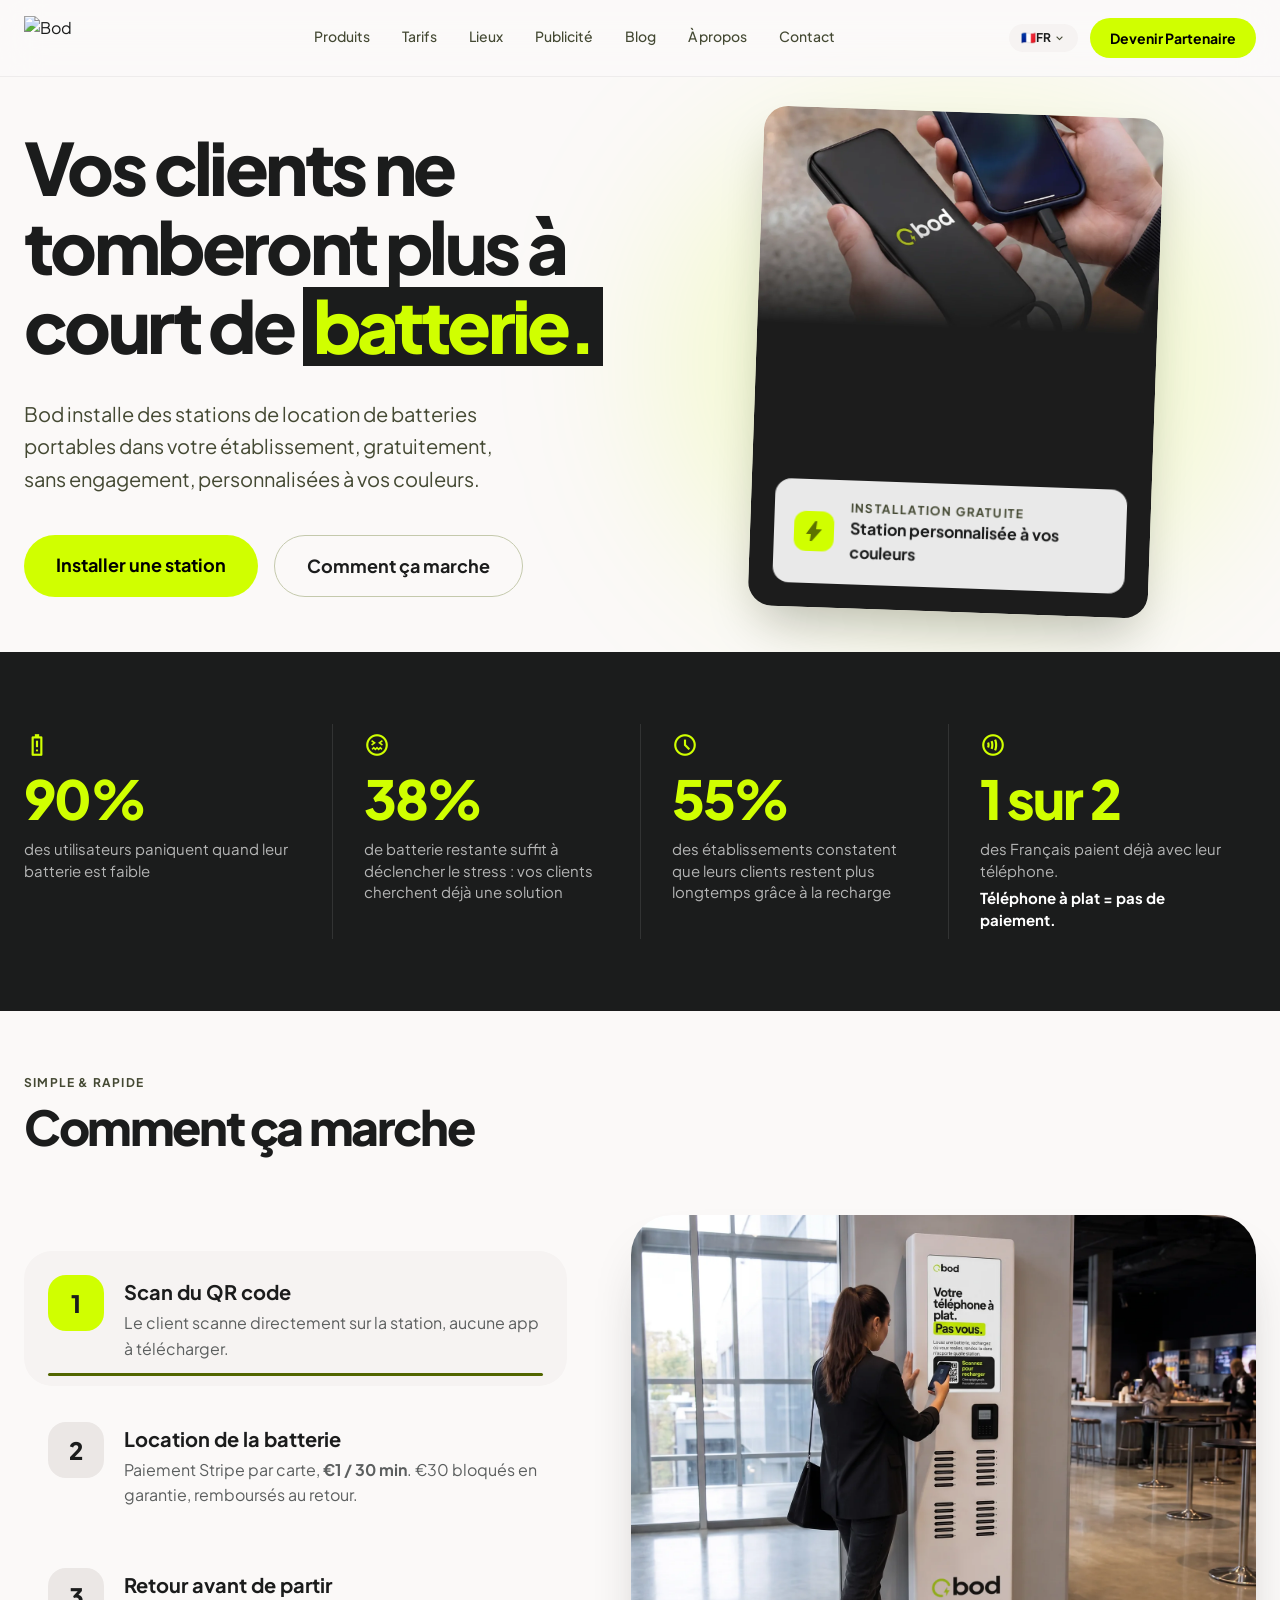
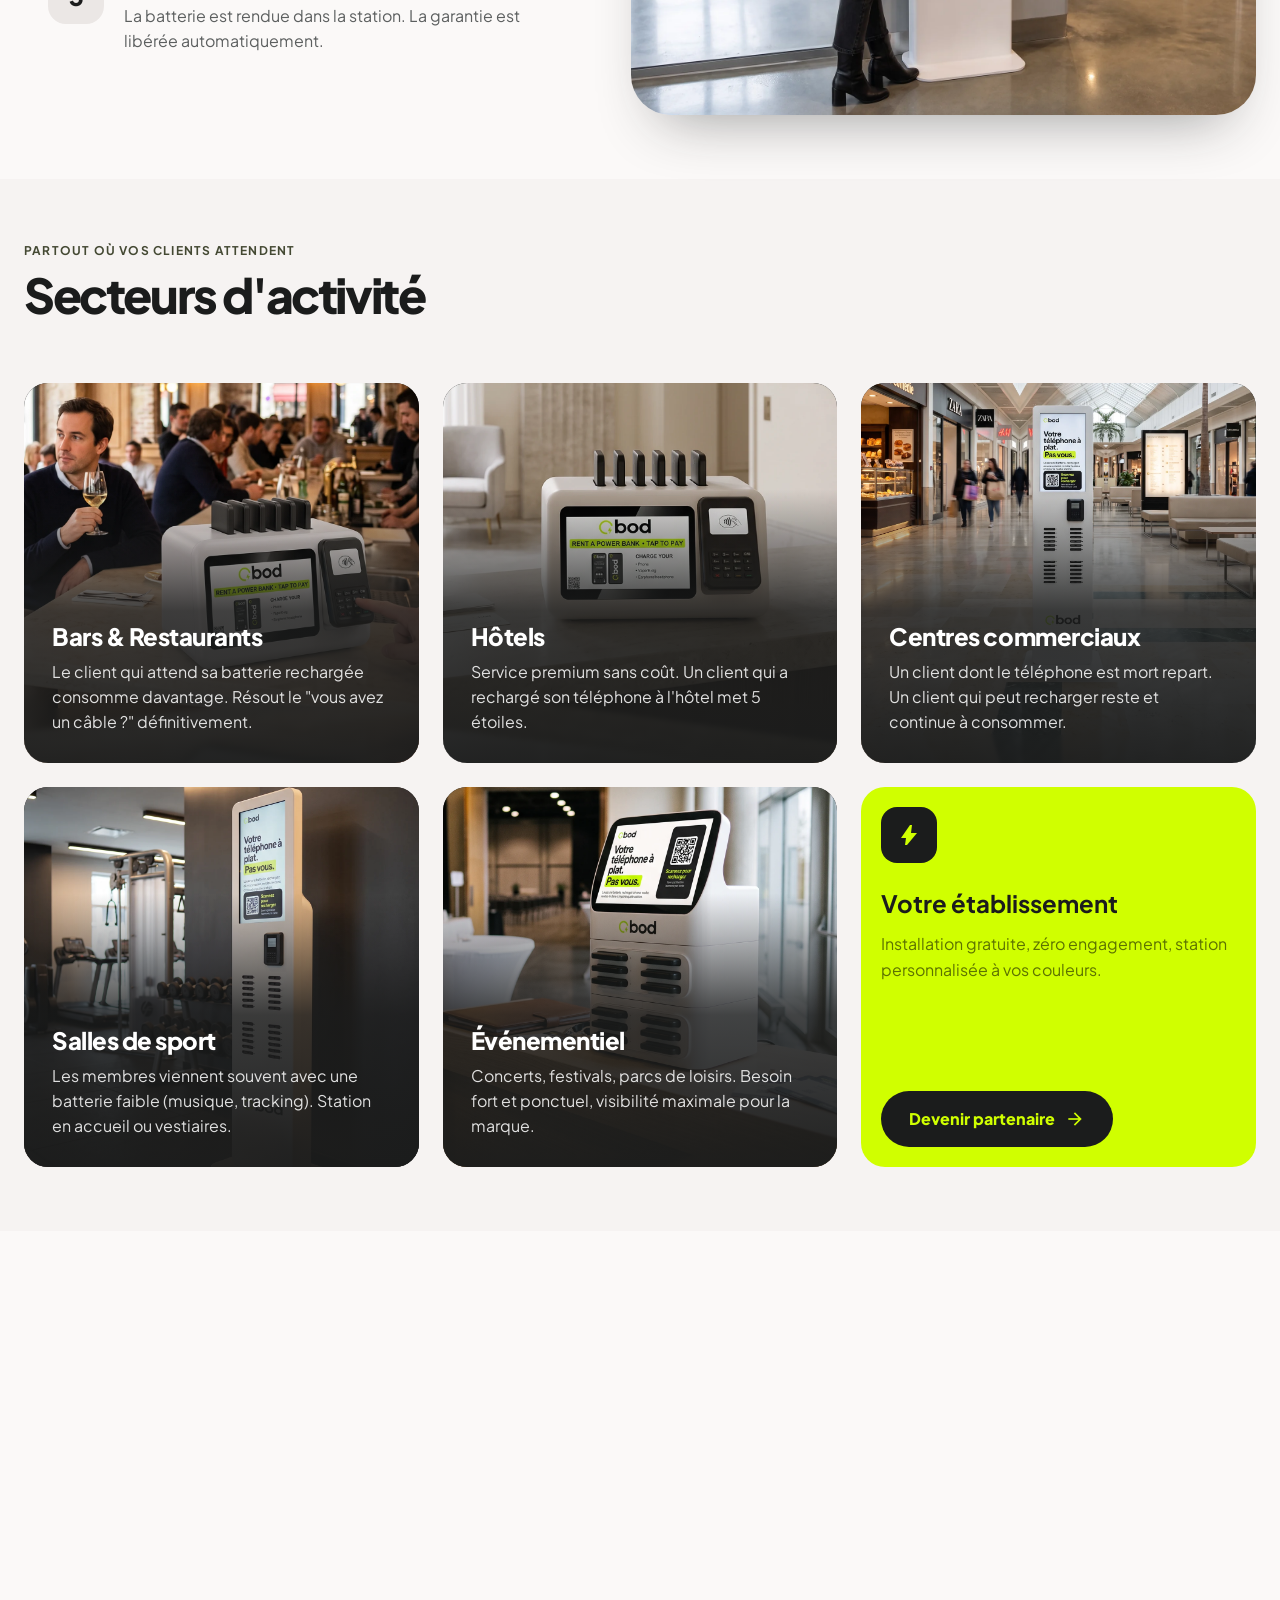
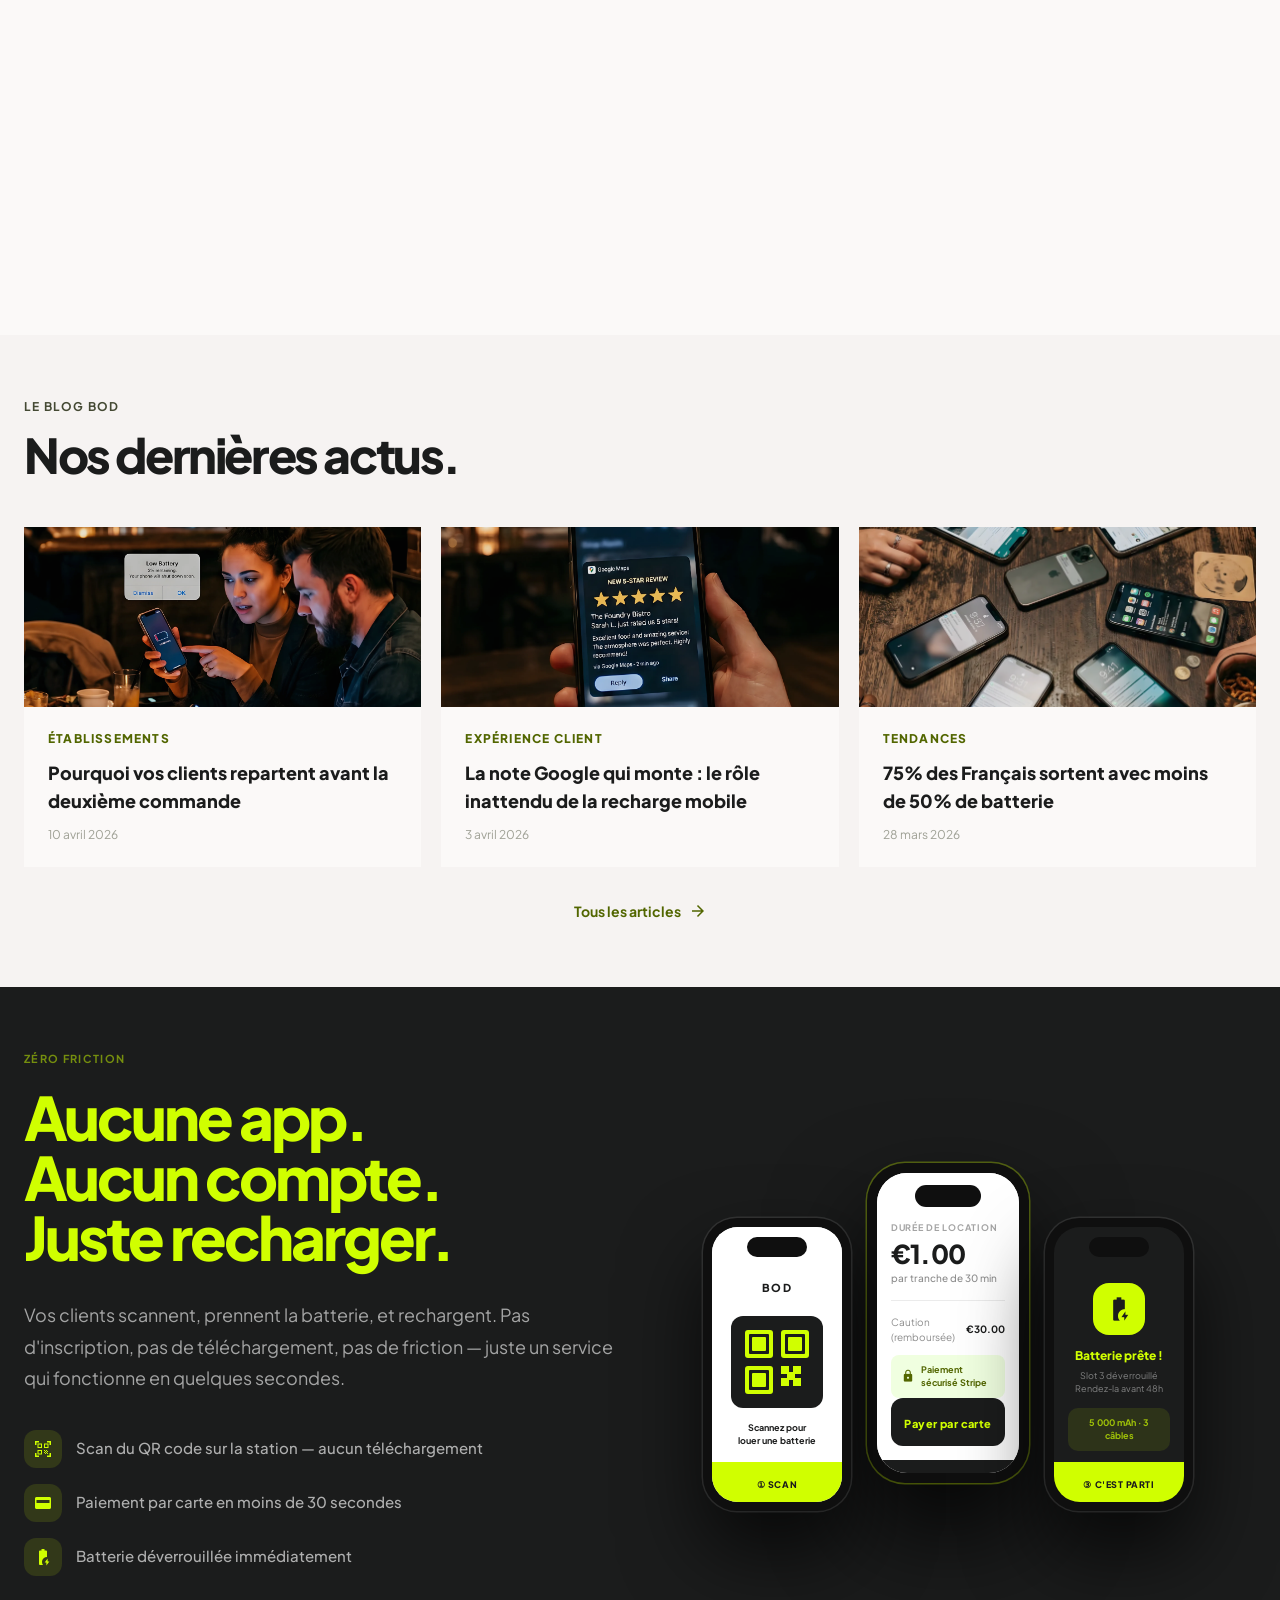
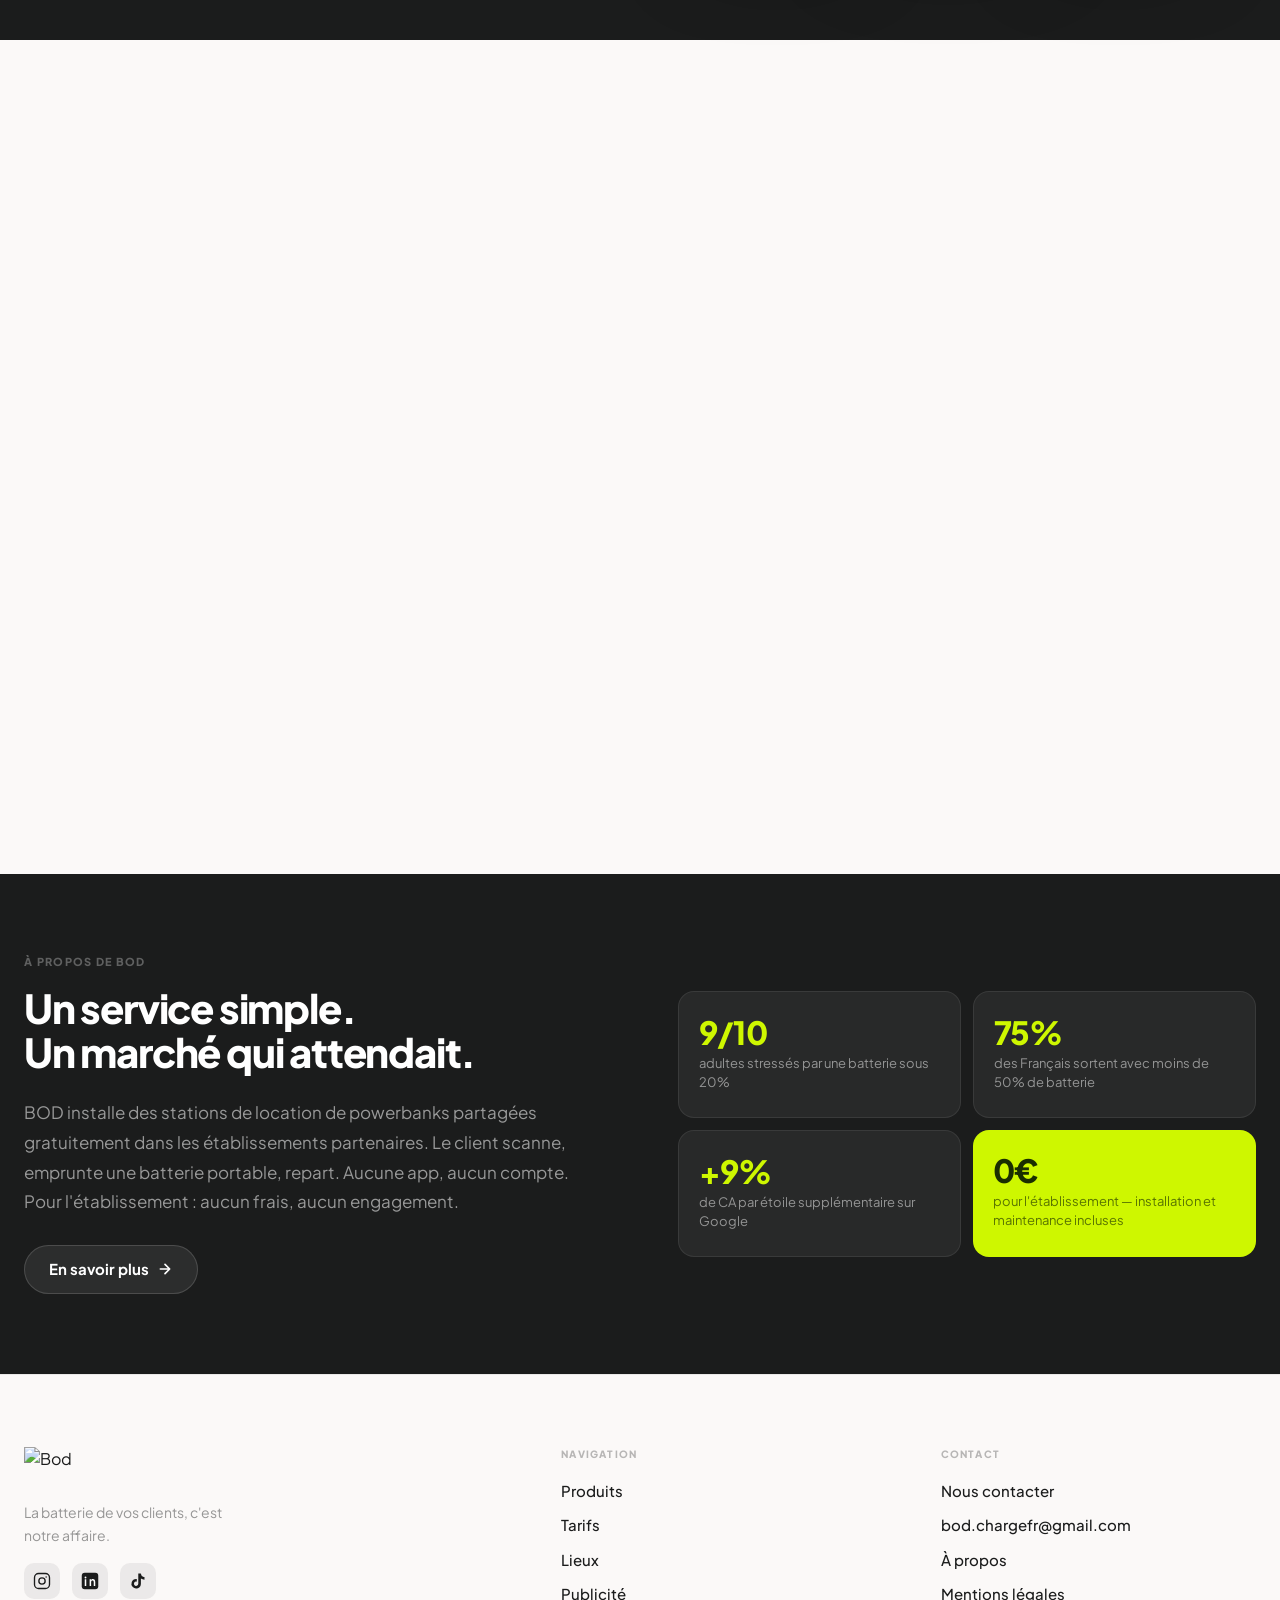
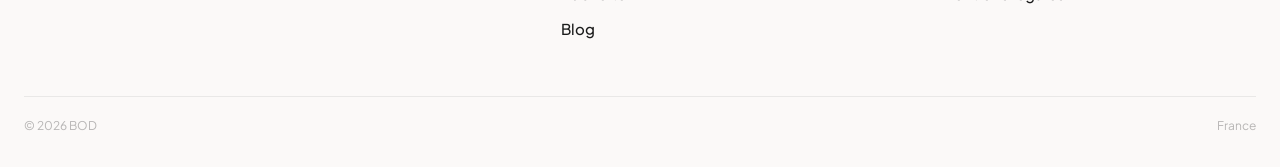
==== commit 41a31b22: "Accueil : plus de bande floue sur téléphone, chiffres visibles sur la première page sur ordinateur C" ====
--- a/index.html
+++ b/index.html
@@ -158,10 +158,13 @@
     .m-phones { zoom: .66; }
     .m-stack { grid-template-columns: 1fr !important; }
   }
+  /* 30/10/2026 (Jules) : ordinateur — image un peu moins haute pour voir les chiffres en bas de la première page */
+  @media (min-width: 1024px) { .hero-img-wrap { width: min(100%, 440px, calc((100vh - 400px) * .8)) !important; } .hero { padding-bottom: 40px !important; } }
   /* Téléphone : la photo du haut de page prend tout l'écran, le titre, le texte et les boutons sont posés dessus */
   @media (max-width: 767px) {
     .hero { display: flex !important; flex-direction: column; justify-content: flex-end; min-height: 100vh; min-height: 100svh; max-width: none; padding: 96px 24px 32px !important; isolation: isolate; }
-    .hero-media { position: absolute !important; inset: 0; z-index: -1; }
+    .hero-media { position: absolute !important; inset: 77px 0 0 0; z-index: -1; }          /* 30/10/2026 : la photo commence sous le menu (plus de bande floue) */
+    .hero { background: #1B1C1C; }
     .hero-media::after { content: ""; position: absolute; inset: 0; background: linear-gradient(180deg, rgba(27, 28, 28, .28) 0%, rgba(27, 28, 28, .05) 26%, rgba(27, 28, 28, .62) 55%, rgba(27, 28, 28, .93) 100%); }
     .hero-glow, .hero-badge { display: none !important; }
     .hero-img-wrap { max-width: none !important; max-height: none !important; width: 100%; height: 100%; aspect-ratio: auto !important; border-radius: 0 !important; box-shadow: none !important; transform: none !important; }
@@ -358,7 +361,7 @@
     <div class="hero-media animate-fade-in relative flex justify-center items-center">
       <div class="hero-glow absolute inset-0 bg-primary-container/15 rounded-full blur-[80px]"></div>
       <div class="hero-img-wrap relative w-full max-w-[440px] aspect-[4/5] max-h-72 sm:max-h-none rounded-3xl overflow-hidden shadow-2xl rotate-2">
-        <picture><source media="(max-width: 1023px)" srcset="images/hero-batterie-telephone-mobile.webp?v=2"><img src="images/hero-batterie-telephone.webp?v=1" alt="Un téléphone presque vide branché sur une batterie externe BOD" width="1200" height="1500" fetchpriority="high" class="w-full h-full object-cover"/></picture>
+        <picture><source media="(max-width: 767px)" srcset="images/hero-batterie-telephone-mobile.webp?v=3"><img src="images/hero-batterie-telephone.webp?v=1" alt="Un téléphone presque vide branché sur une batterie externe BOD" width="1200" height="1500" fetchpriority="high" class="w-full h-full object-cover"/></picture>
         <div class="hero-badge absolute bottom-6 left-6 right-6 bg-white/90 backdrop-blur-md rounded-2xl p-5 flex items-center gap-4">
           <div class="w-10 h-10 bg-primary-container rounded-xl flex items-center justify-center shrink-0">
             <span class="material-symbols-outlined text-on-primary-container text-xl" style="font-variation-settings: 'FILL' 1;">bolt</span>
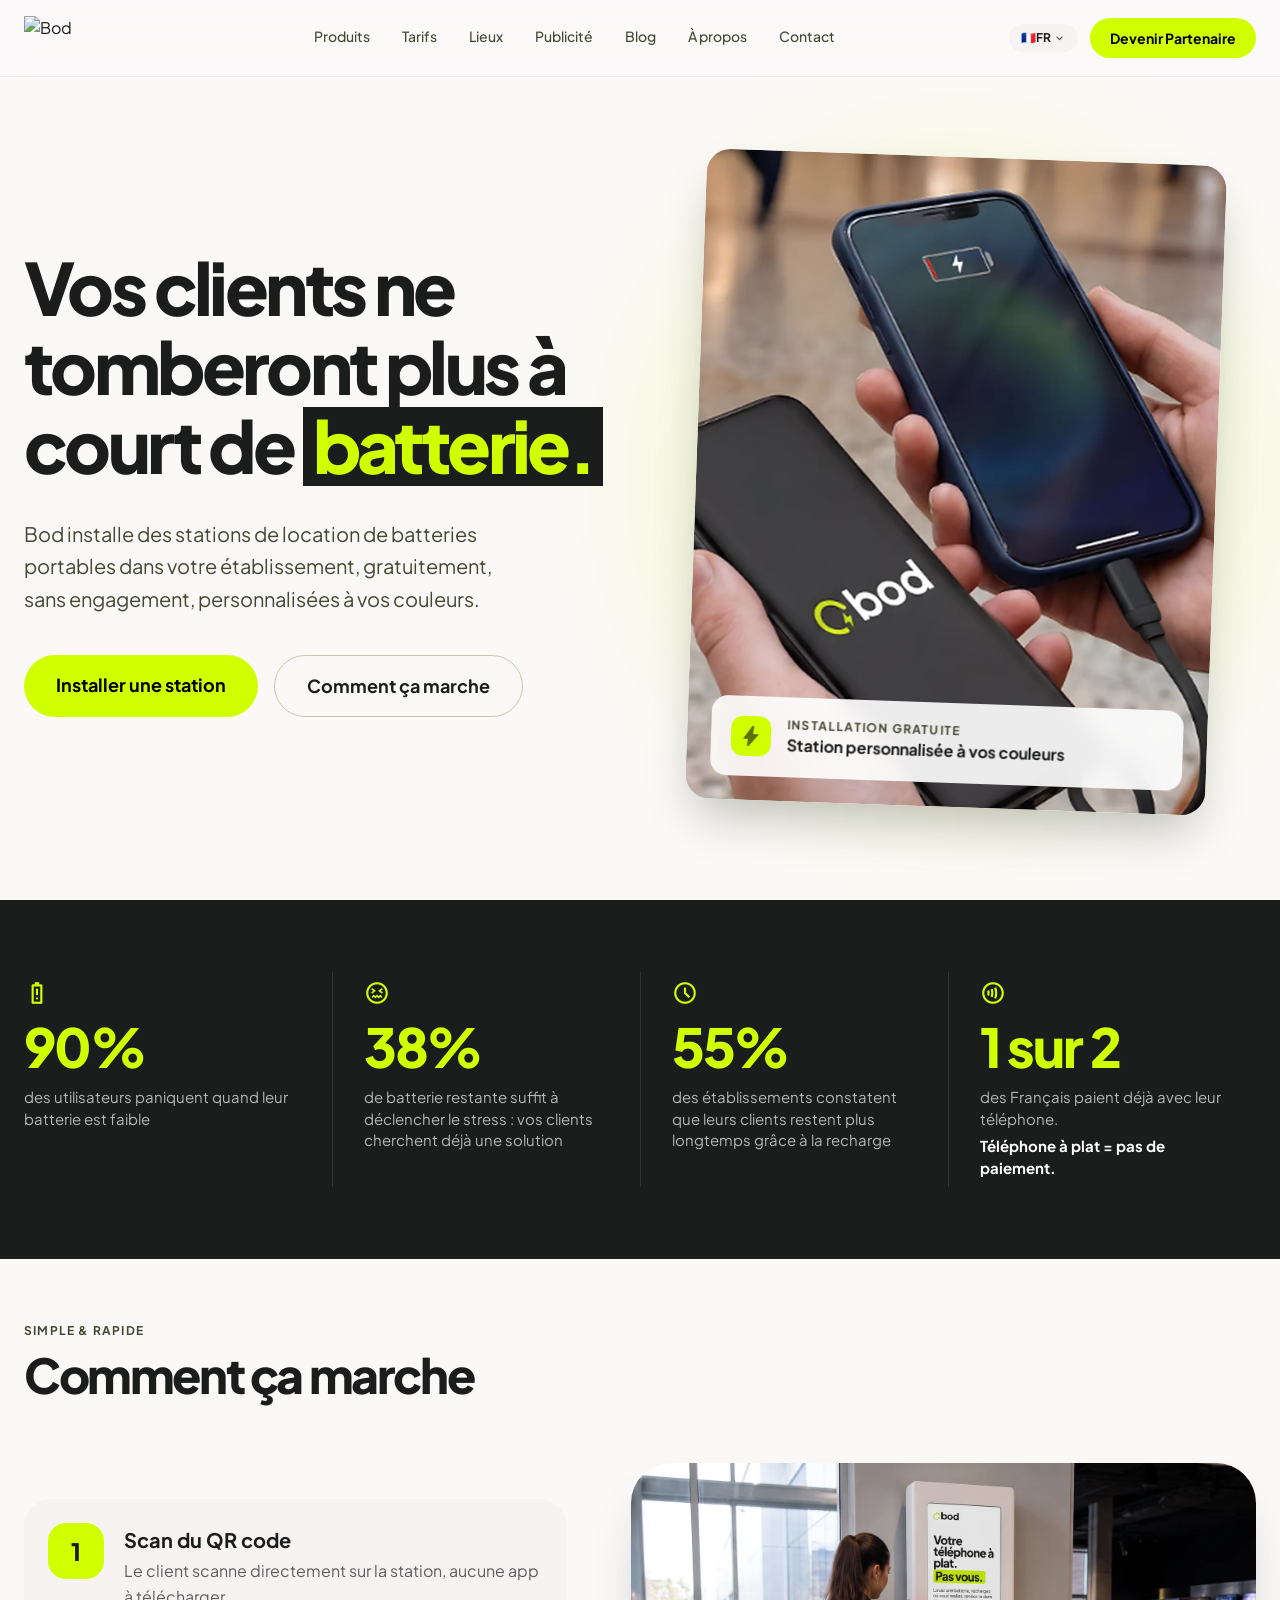
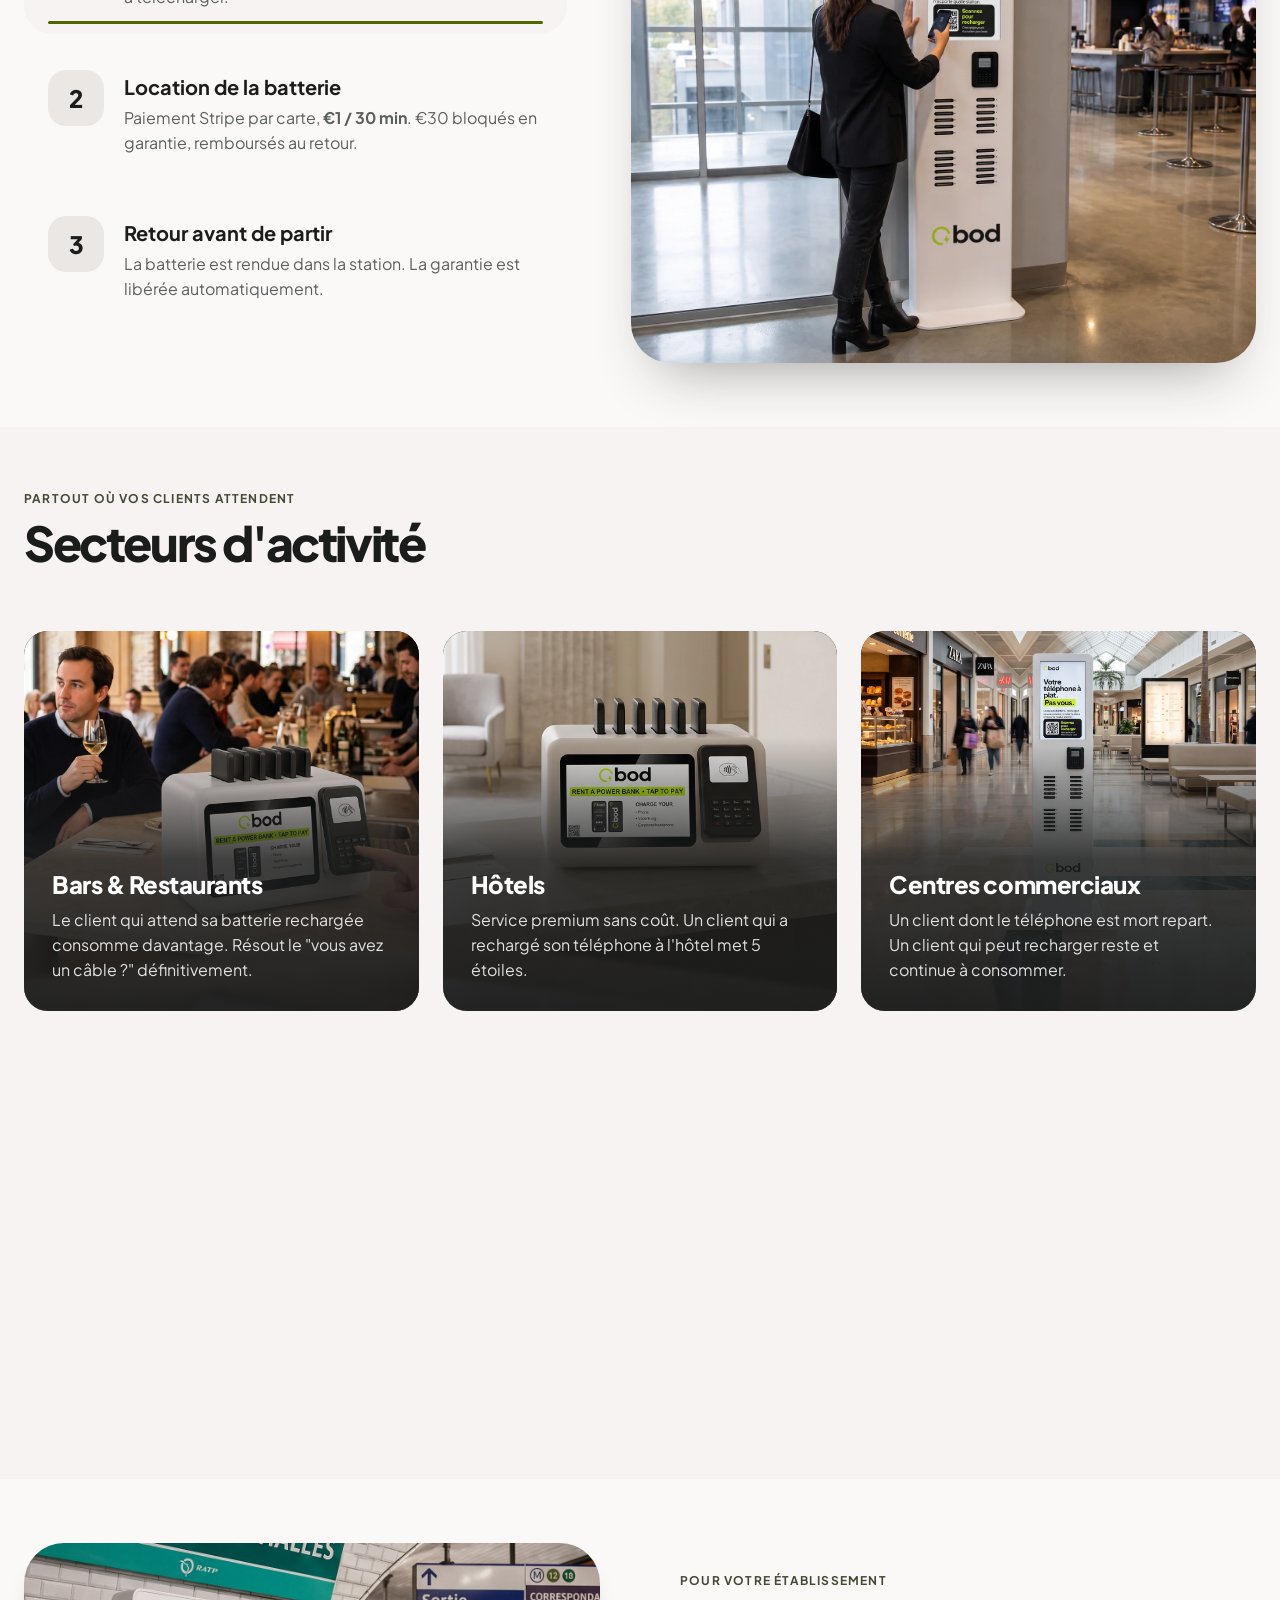
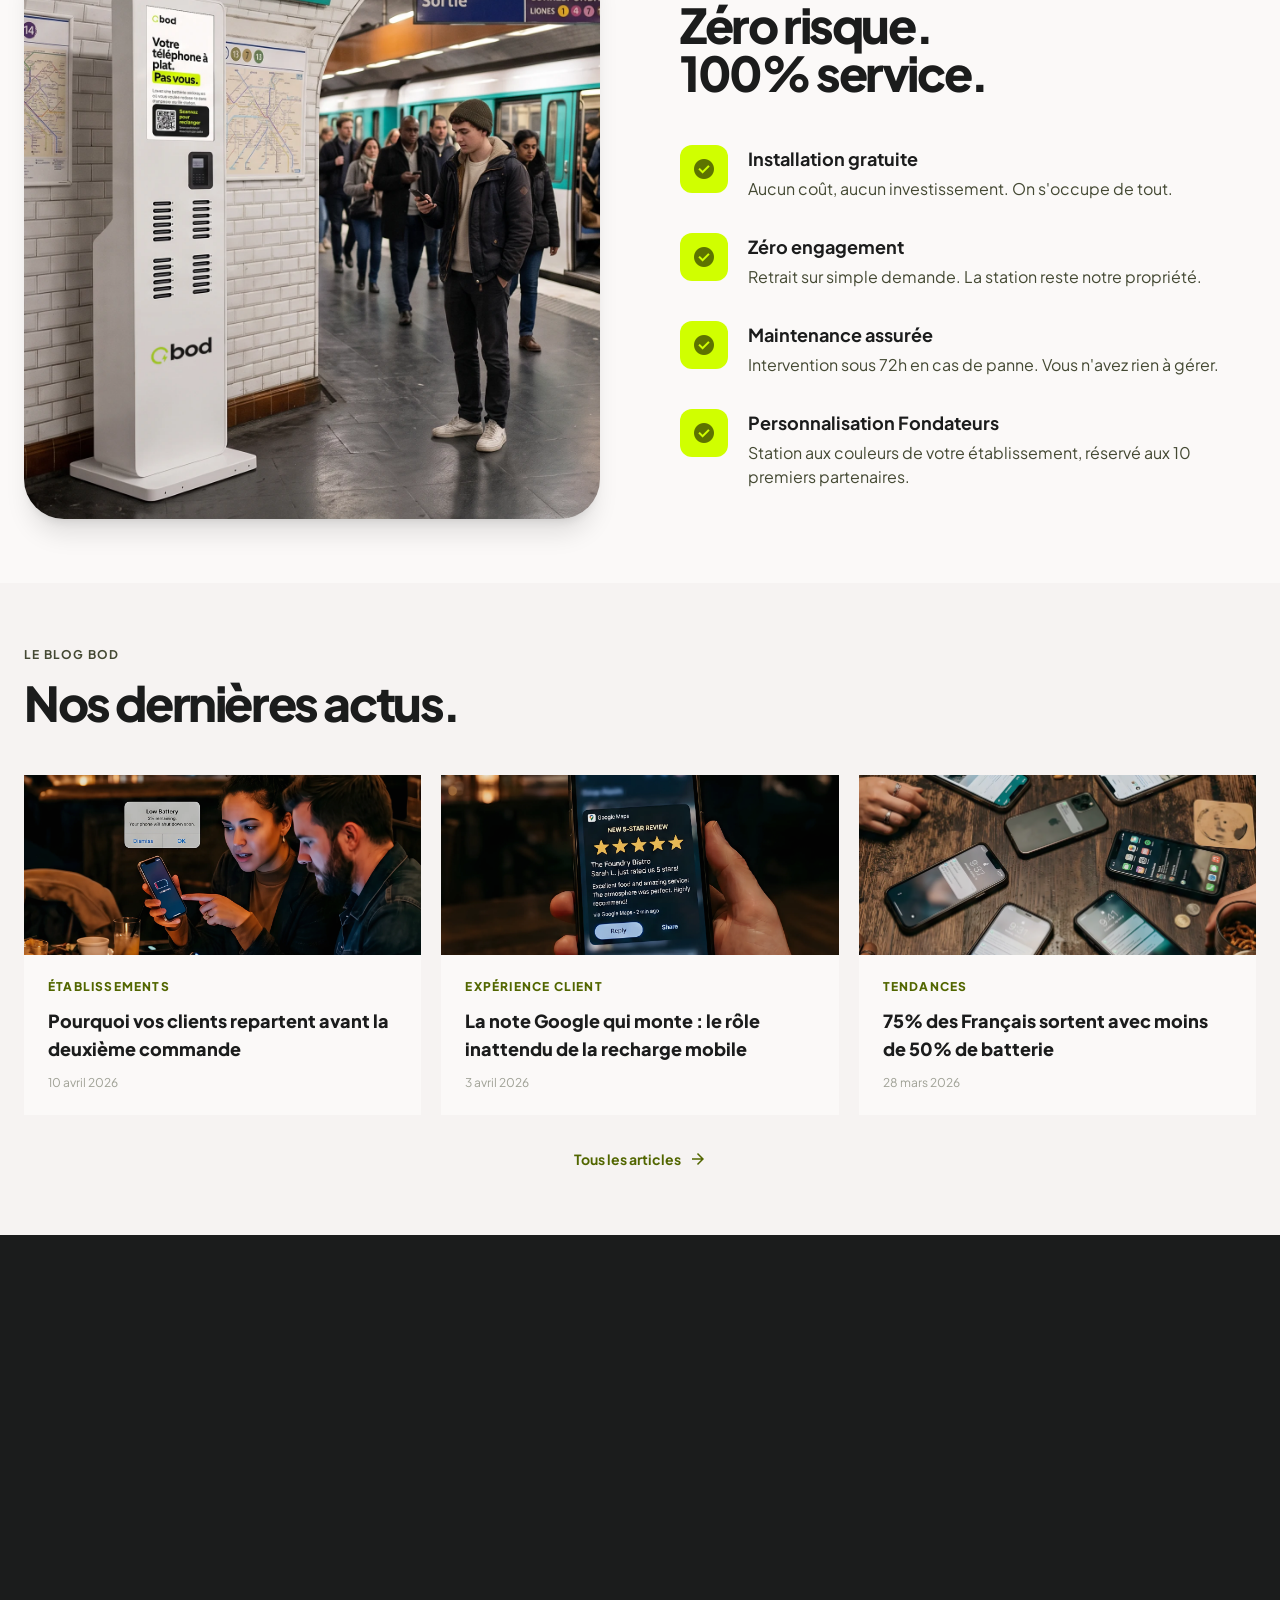
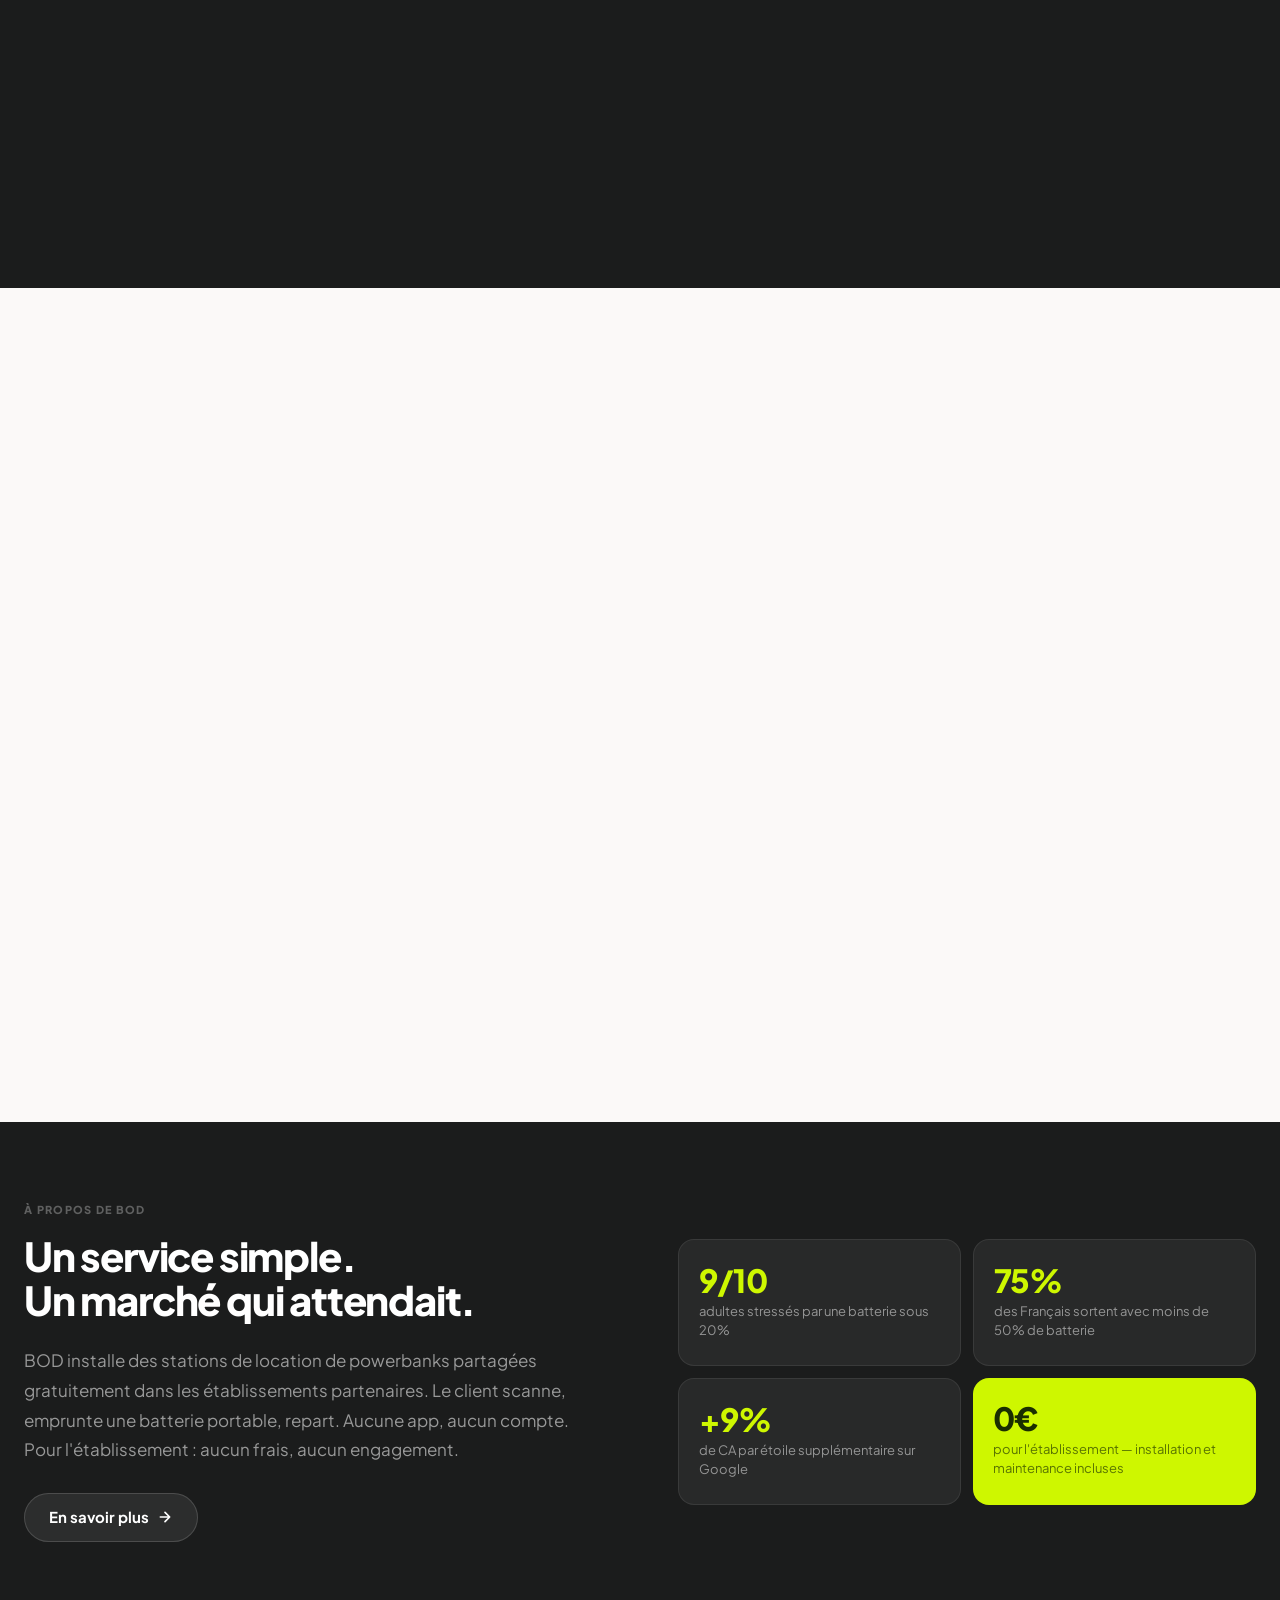
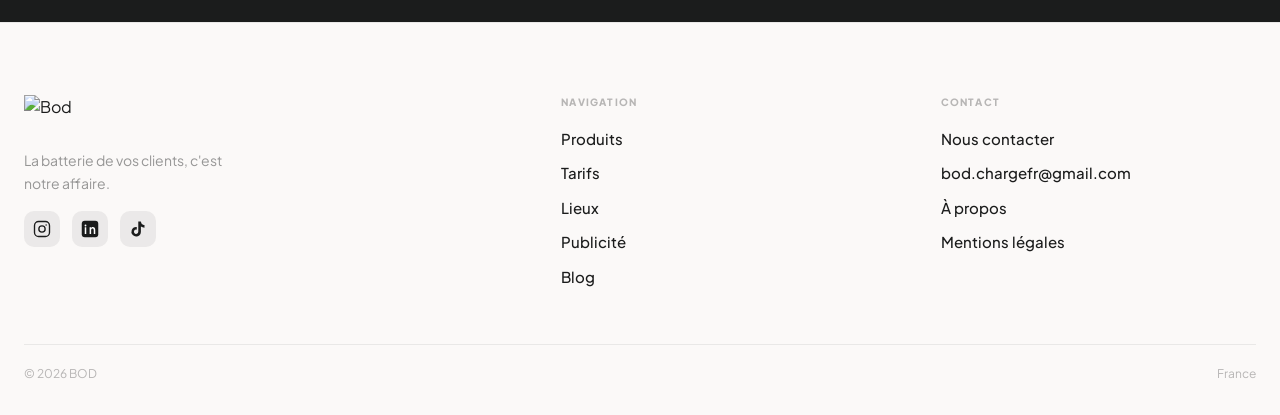
==== commit cd087ff4: "Accueil ordinateur : première page sur tout l'écran, photo plus grande Co-Authored-By: Claude Opus 5" ====
--- a/index.html
+++ b/index.html
@@ -158,8 +158,8 @@
     .m-phones { zoom: .66; }
     .m-stack { grid-template-columns: 1fr !important; }
   }
-  /* 30/10/2026 (Jules) : ordinateur — image un peu moins haute pour voir les chiffres en bas de la première page */
-  @media (min-width: 1024px) { .hero-img-wrap { width: min(100%, 440px, calc((100vh - 400px) * .8)) !important; } .hero { padding-bottom: 40px !important; } }
+  /* 30/10/2026 (Jules) : ordinateur — la première page remplit tout l'écran (texte à gauche, photo à droite, en grand), les chiffres viennent en faisant défiler */
+  @media (min-width: 1024px) { .hero { min-height: 100vh; min-height: 100svh; align-content: center; padding-bottom: 48px !important; } .hero-img-wrap { width: min(100%, 520px, calc((100vh - 190px) * .8)) !important; max-width: none !important; } }
   /* Téléphone : la photo du haut de page prend tout l'écran, le titre, le texte et les boutons sont posés dessus */
   @media (max-width: 767px) {
     .hero { display: flex !important; flex-direction: column; justify-content: flex-end; min-height: 100vh; min-height: 100svh; max-width: none; padding: 96px 24px 32px !important; isolation: isolate; }
